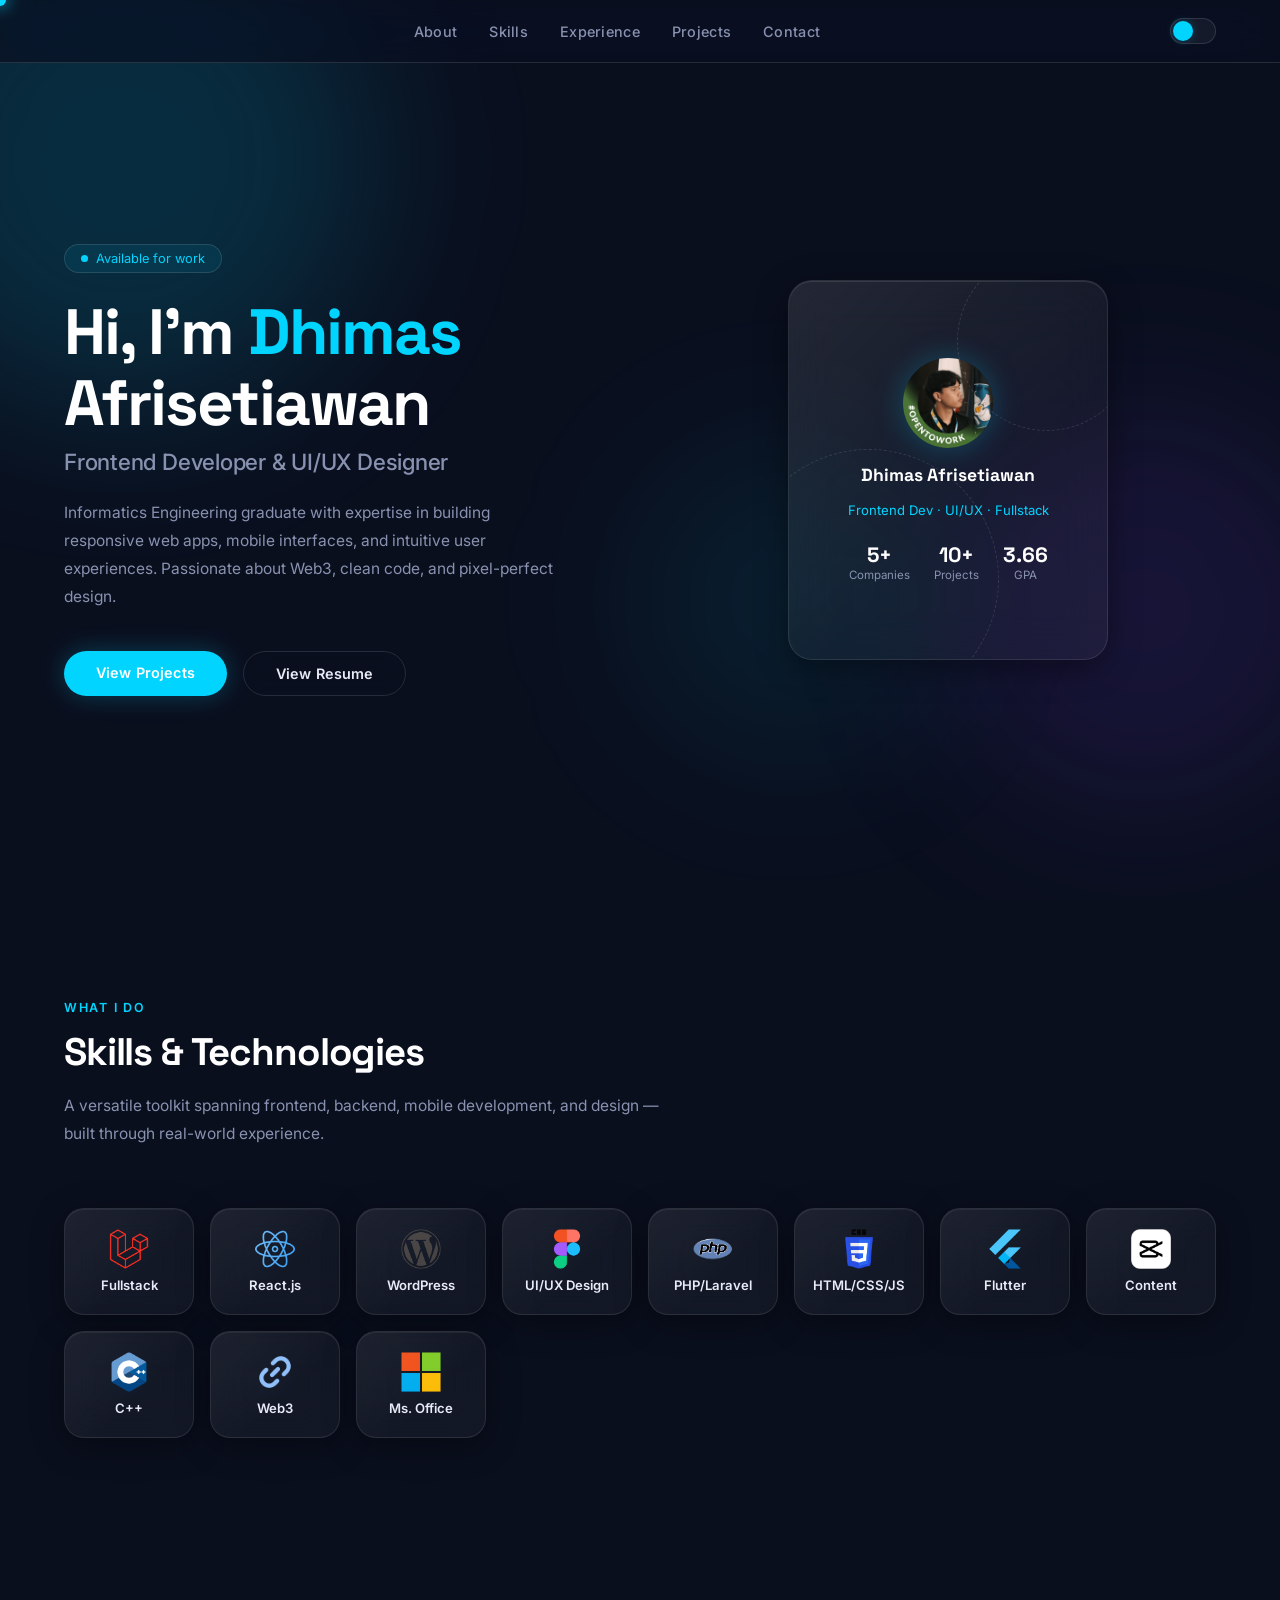
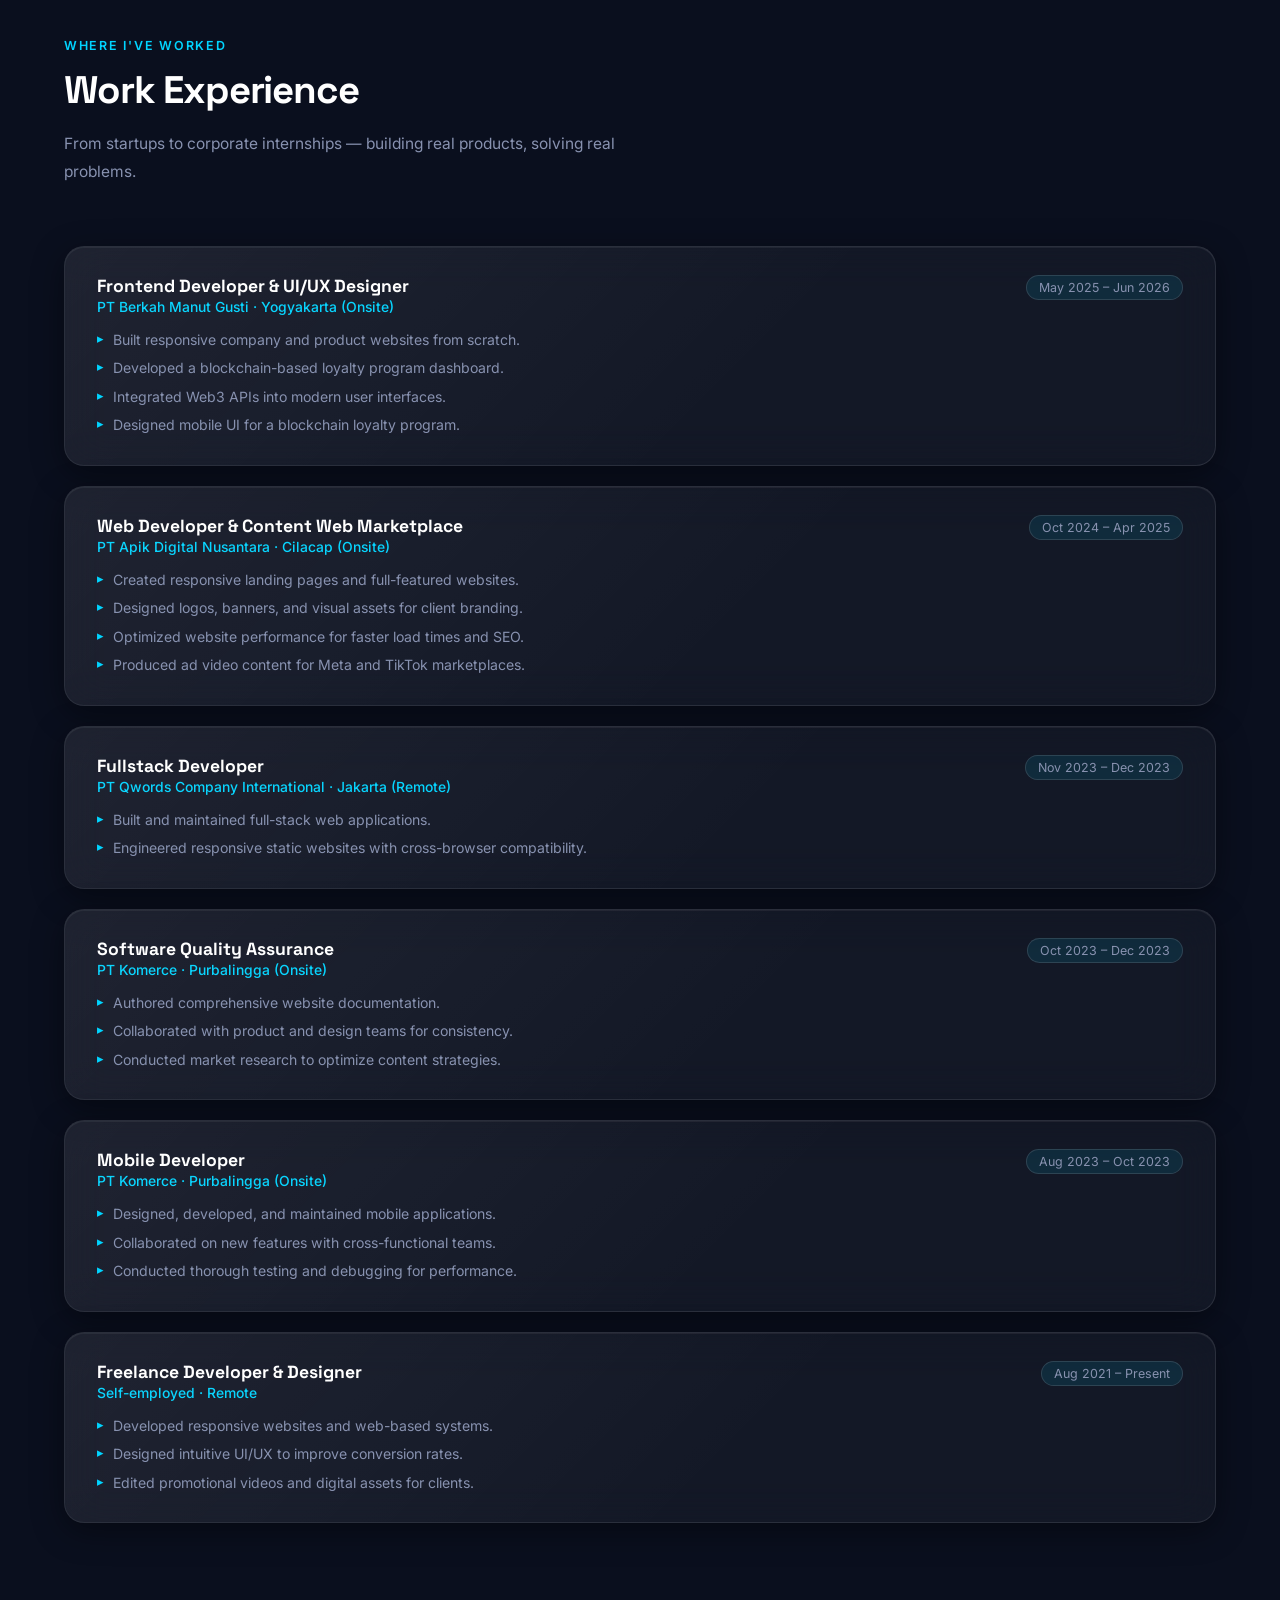
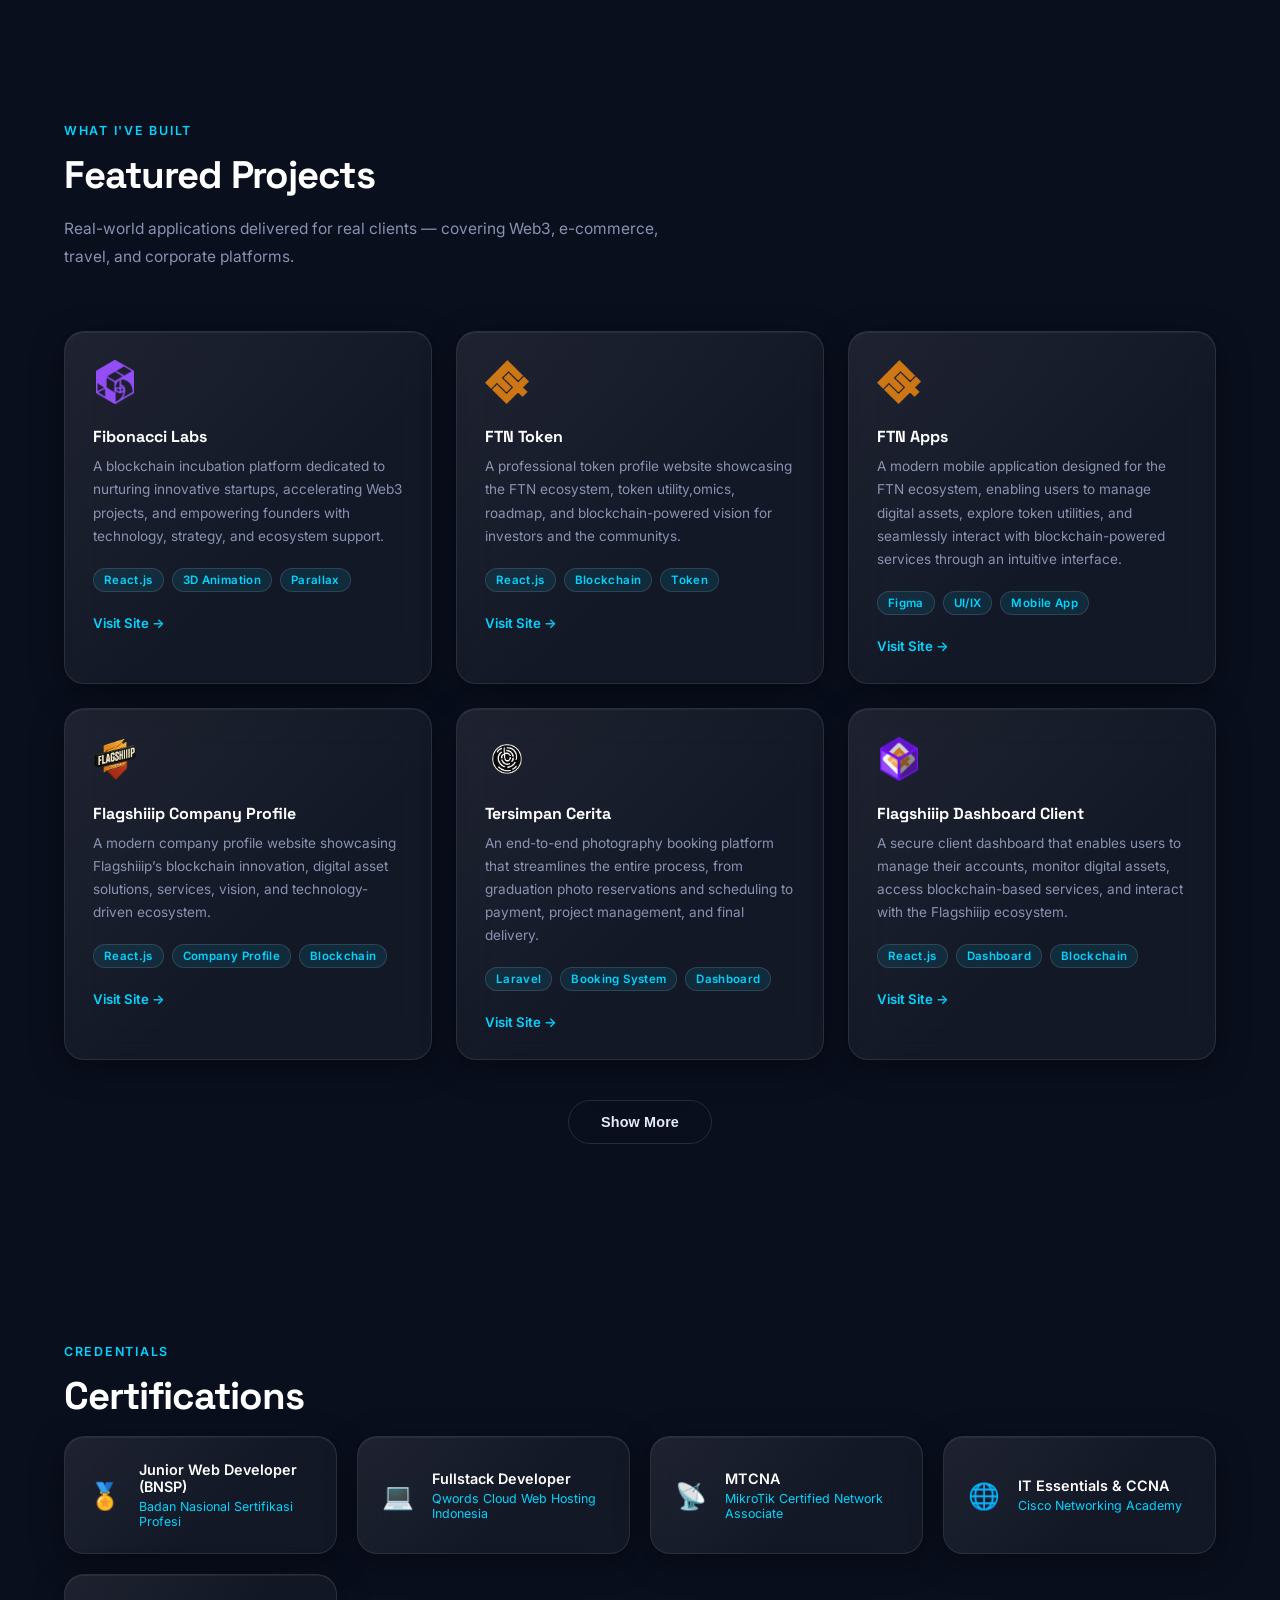
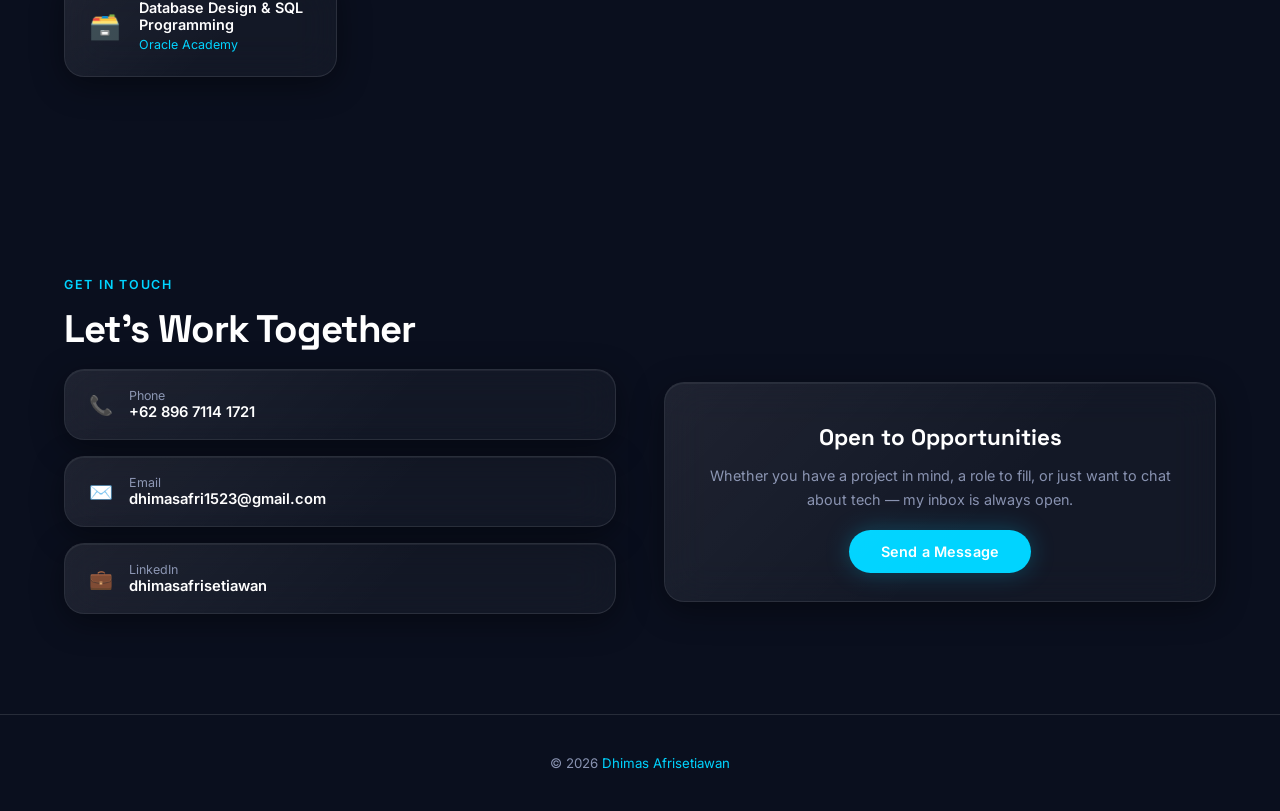
==== index.html @ 4ae34321 "Initial commit" ====
<!DOCTYPE html>
<html lang="en" data-theme="dark">
<head>
  <meta charset="UTF-8" />
  <meta name="viewport" content="width=device-width, initial-scale=1.0"/>
  <title>Dhimas Afrisetiawan — Portfolio</title>
  <link rel="shortcut icon" href="assets/favicon.ico" type="image/x-icon">
  <link href="https://fonts.googleapis.com/css2?family=Space+Grotesk:wght@300;400;500;600;700&family=Inter:wght@300;400;500;600&display=swap" rel="stylesheet"/>
  <link rel="stylesheet" href="style.css">
</head>
<body>

<!-- Cursor -->
<div id="cursor"></div>
<div id="cursor-ring"></div>

<!-- BG Orbs -->
<div class="orb-container">
  <div class="orb orb1 parallax-layer" data-speed="0.03"></div>
  <div class="orb orb2 parallax-layer" data-speed="0.05"></div>
  <div class="orb orb3 parallax-layer" data-speed="0.02"></div>
</div>

<!-- NAV -->
<nav>
  <div class="nav-logo"></div>
  <ul class="nav-links" id="navLinks">
    <li><a href="#about">About</a></li>
    <li><a href="#skills">Skills</a></li>
    <li><a href="#experience">Experience</a></li>
    <li><a href="#projects">Projects</a></li>
    <li><a href="#contact">Contact</a></li>
  </ul>
  <div class="nav-right">
    <button class="theme-toggle" id="themeToggle" aria-label="Toggle theme">
      <div class="toggle-knob"></div>
    </button>
    <div class="hamburger" id="hamburger">
      <span></span><span></span><span></span>
    </div>
  </div>
</nav>

<!-- HERO -->
<section class="hero" id="about">
  <div class="hero-inner">
    <div class="hero-content reveal">
      <div class="hero-badge">Available for work</div>
      <h1 class="hero-title">Hi, I'm <span class="accent">Dhimas</span><br/>Afrisetiawan</h1>
      <p class="hero-subtitle">Frontend Developer & UI/UX Designer</p>
      <p class="hero-desc">
        Informatics Engineering graduate with expertise in building responsive web apps, mobile interfaces, and intuitive user experiences. Passionate about Web3, clean code, and pixel-perfect design.
      </p>
      <div class="hero-ctas">
        <a href="#projects" class="btn-primary">View Projects</a>
        <a href="https://drive.google.com/file/d/1WLjlyY7d3EPqv3oMeVEJrjJtIIXbGD7c/view?usp=sharing" class="btn-outline">View Resume</a>
      </div>
    </div>
    <div class="hero-visual reveal" style="transition-delay:0.2s;">
      <div class="hero-card">
        <div class="ring-decor"></div>
        <div class="ring-decor2"></div>
        <img src="assets/photo.jpeg" alt="Dhimas Afrisetiawan" class="avatar-circle" style="object-fit:cover;"/>
        <div class="hero-card-name">Dhimas Afrisetiawan</div>
        <div class="hero-card-role">Frontend Dev · UI/UX · Fullstack</div>
        <div class="hero-stats">
          <div class="stat"><div class="stat-num">5+</div><div class="stat-label">Companies</div></div>
          <div class="stat"><div class="stat-num">10+</div><div class="stat-label">Projects</div></div>
          <div class="stat"><div class="stat-num">3.66</div><div class="stat-label">GPA</div></div>
        </div>
      </div>
    </div>
  </div>
</section>

<!-- SKILLS -->
<section id="skills">
  <div class="section-inner">
    <p class="section-label reveal">What I do</p>
    <h2 class="section-title reveal">Skills & Technologies</h2>
    <p class="section-desc reveal">A versatile toolkit spanning frontend, backend, mobile development, and design — built through real-world experience.</p>
    <div class="skills-grid">
      <div class="glass skill-item reveal">
        <img src="assets/skills/laravel.png" alt="Laravel" class="skill-icon img-center"/>
        <span class="skill-name">Fullstack</span>
      </div>
      <div class="glass skill-item reveal" style="transition-delay:0.05s;">
        <img src="assets/skills/react.png" alt="React.js" class="skill-icon img-center"/>
        <span class="skill-name">React.js</span>
      </div>
      <div class="glass skill-item reveal" style="transition-delay:0.1s;">
        <img src="assets/skills/wp.png" alt="WordPress" class="skill-icon img-center"/>
        <span class="skill-name">WordPress</span>
      </div>
      <div class="glass skill-item reveal" style="transition-delay:0.15s;">
        <img src="assets/skills/figma.png" alt="Figma" class="skill-icon img-center"/>
        <span class="skill-name">UI/UX Design</span>
      </div>
      <div class="glass skill-item reveal" style="transition-delay:0.2s;">
        <img src="assets/skills/php.png" alt="PHP" class="skill-icon img-center"/>
        <span class="skill-name">PHP/Laravel</span>
      </div>
      <div class="glass skill-item reveal" style="transition-delay:0.25s;">
        <img src="assets/skills/css.png" alt="CSS" class="skill-icon img-center"/>
        <span class="skill-name">HTML/CSS/JS</span>
      </div>
      <div class="glass skill-item reveal" style="transition-delay:0.3s;">
        <img src="assets/skills/flutter.png" alt="Flutter" class="skill-icon img-center"/>
        <span class="skill-name">Flutter</span>
      </div>
      <div class="glass skill-item reveal" style="transition-delay:0.35s;">
        <img src="assets/skills/capcut.png" alt="Capcut" class="skill-icon img-center"/>
        <span class="skill-name">Content</span>
      </div>
      <div class="glass skill-item reveal" style="transition-delay:0.4s;">
        <img src="assets/skills/cplus.png" alt="C++" class="skill-icon img-center"/>
        <span class="skill-name">C++</span>
      </div>
      <div class="glass skill-item reveal" style="transition-delay:0.45s;">
        <img src="assets/skills/chain.png" alt="Blockchain" class="skill-icon img-center"/>
        <span class="skill-name">Web3</span>
      </div>
      <div class="glass skill-item reveal" style="transition-delay:0.5s;">
        <img src="assets/skills/ms.png" alt="Ms. Office" class="skill-icon img-center"/>
        <span class="skill-name">Ms. Office</span>
      </div>
    </div>
  </div>
</section>

<!-- EXPERIENCE -->
<section id="experience">
  <div class="section-inner">
    <p class="section-label reveal">Where I've worked</p>
    <h2 class="section-title reveal">Work Experience</h2>
    <p class="section-desc reveal">From startups to corporate internships — building real products, solving real problems.</p>
    <div class="exp-grid">
      <div class="glass exp-card reveal">
        <div class="exp-header">
          <div>
            <div class="exp-title">Frontend Developer & UI/UX Designer</div>
            <div class="exp-company">PT Berkah Manut Gusti · Yogyakarta (Onsite)</div>
          </div>
          <span class="exp-period">May 2025 – Jun 2026</span>
        </div>
        <ul class="exp-list">
          <li>Built responsive company and product websites from scratch.</li>
          <li>Developed a blockchain-based loyalty program dashboard.</li>
          <li>Integrated Web3 APIs into modern user interfaces.</li>
          <li>Designed mobile UI for a blockchain loyalty program.</li>
        </ul>
      </div>
      <div class="glass exp-card reveal">
        <div class="exp-header">
          <div>
            <div class="exp-title">Web Developer & Content Web Marketplace</div>
            <div class="exp-company">PT Apik Digital Nusantara · Cilacap (Onsite)</div>
          </div>
          <span class="exp-period">Oct 2024 – Apr 2025</span>
        </div>
        <ul class="exp-list">
          <li>Created responsive landing pages and full-featured websites.</li>
          <li>Designed logos, banners, and visual assets for client branding.</li>
          <li>Optimized website performance for faster load times and SEO.</li>
          <li>Produced ad video content for Meta and TikTok marketplaces.</li>
        </ul>
      </div>
      <div class="glass exp-card reveal">
        <div class="exp-header">
          <div>
            <div class="exp-title">Fullstack Developer</div>
            <div class="exp-company">PT Qwords Company International · Jakarta (Remote)</div>
          </div>
          <span class="exp-period">Nov 2023 – Dec 2023</span>
        </div>
        <ul class="exp-list">
          <li>Built and maintained full-stack web applications.</li>
          <li>Engineered responsive static websites with cross-browser compatibility.</li>
        </ul>
      </div>
      <div class="glass exp-card reveal">
        <div class="exp-header">
          <div>
            <div class="exp-title">Software Quality Assurance</div>
            <div class="exp-company">PT Komerce · Purbalingga (Onsite)</div>
          </div>
          <span class="exp-period">Oct 2023 – Dec 2023</span>
        </div>
        <ul class="exp-list">
          <li>Authored comprehensive website documentation.</li>
          <li>Collaborated with product and design teams for consistency.</li>
          <li>Conducted market research to optimize content strategies.</li>
        </ul>
      </div>
      <div class="glass exp-card reveal">
        <div class="exp-header">
          <div>
            <div class="exp-title">Mobile Developer</div>
            <div class="exp-company">PT Komerce · Purbalingga (Onsite)</div>
          </div>
          <span class="exp-period">Aug 2023 – Oct 2023</span>
        </div>
        <ul class="exp-list">
          <li>Designed, developed, and maintained mobile applications.</li>
          <li>Collaborated on new features with cross-functional teams.</li>
          <li>Conducted thorough testing and debugging for performance.</li>
        </ul>
      </div>
      <div class="glass exp-card reveal">
        <div class="exp-header">
          <div>
            <div class="exp-title">Freelance Developer & Designer</div>
            <div class="exp-company">Self-employed · Remote</div>
          </div>
          <span class="exp-period">Aug 2021 – Present</span>
        </div>
        <ul class="exp-list">
          <li>Developed responsive websites and web-based systems.</li>
          <li>Designed intuitive UI/UX to improve conversion rates.</li>
          <li>Edited promotional videos and digital assets for clients.</li>
        </ul>
      </div>
    </div>
  </div>
</section>

<!-- PROJECTS -->
<section id="projects">
  <div class="section-inner">
    <p class="section-label reveal">What I've built</p>
    <h2 class="section-title reveal">Featured Projects</h2>
    <p class="section-desc reveal">Real-world applications delivered for real clients — covering Web3, e-commerce, travel, and corporate platforms.</p>
    <div class="projects-grid">

      <div class="glass proj-card reveal">
        <img src="assets/projects/fbl.png" alt="Fibonacci Labs" class="projects-img"/>
        <div class="proj-title">Fibonacci Labs</div>
        <div class="proj-desc">A blockchain incubation platform dedicated to nurturing innovative startups, accelerating Web3 projects, and empowering founders with technology, strategy, and ecosystem support.
        </div>
        <div class="proj-tags">
          <span class="tag">React.js</span>
          <span class="tag">3D Animation</span>
          <span class="tag">Parallax</span>
        </div>
        <a href="https://fibonaccilabs.id/" target="_blank" class="proj-link">Visit Site →</a>
      </div>

      <div class="glass proj-card reveal">
        <img src="assets/projects/ftn.png" alt="FTN Token" class="projects-img"/>
        <div class="proj-title">FTN Token</div>
        <div class="proj-desc">A professional token profile website showcasing the FTN ecosystem, token utility,omics, roadmap, and blockchain-powered vision for investors and the communitys.</div>
        <div class="proj-tags"><span class="tag">React.js</span><span class="tag">Blockchain</span><span class="tag">Token</span></div>
        <a href="https://flagshiiip.io/" target="_blank" class="proj-link">Visit Site →</a>
      </div>

      <div class="glass proj-card reveal">
        <img src="assets/projects/ftn.png" alt="FTN Apps" class="projects-img"/>
        <div class="proj-title">FTN Apps</div>
        <div class="proj-desc">A modern mobile application designed for the FTN ecosystem, enabling users to manage digital assets, explore token utilities, and seamlessly interact with blockchain-powered services through an intuitive interface.</div>
        <div class="proj-tags"><span class="tag">Figma</span><span class="tag">UI/IX</span><span class="tag">Mobile App</span></div>
        <a href="https://play.google.com/store/apps/details?id=com.flagshiiip&pcampaignid=web_share" target="_blank" class="proj-link">Visit Site →</a>
      </div>

      <div class="glass proj-card reveal">
        <img src="assets/projects/flagshiiip.png" alt="Flagshiiip Company Profile" class="projects-img"/>
        <div class="proj-title">Flagshiiip Company Profile</div>
        <div class="proj-desc">
          A modern company profile website showcasing Flagshiiip’s blockchain innovation, digital asset solutions, services, vision, and technology-driven ecosystem.
        </div>
        <div class="proj-tags">
          <span class="tag">React.js</span>
          <span class="tag">Company Profile</span>
          <span class="tag">Blockchain</span>
        </div>
        <a href="https://flagshiiip.com/" target="_blank" class="proj-link">Visit Site →</a>
      </div>

      <div class="glass proj-card reveal">
        <img src="assets/projects/tc.png" alt="Tersimpan Cerita" class="projects-img"/>
        <div class="proj-title">Tersimpan Cerita</div>
        <div class="proj-desc">An end-to-end photography booking platform that streamlines the entire process, from graduation photo reservations and scheduling to payment, project management, and final delivery.
        </div>
        <div class="proj-tags">
          <span class="tag">Laravel</span>
          <span class="tag">Booking System</span>
          <span class="tag">Dashboard</span>
        </div>
        <a href="https://tersimpancerita.id/" target="_blank" class="proj-link">Visit Site →</a>
      </div>

      <div class="glass proj-card reveal">
        <img src="assets/projects/eco.png" alt="Flagshiiip Dashboard Client" class="projects-img"/>
        <div class="proj-title">Flagshiiip Dashboard Client</div>
        <div class="proj-desc">
          A secure client dashboard that enables users to manage their accounts, monitor digital assets, access blockchain-based services, and interact with the Flagshiiip ecosystem.
        </div>
        <div class="proj-tags">
          <span class="tag">React.js</span>
          <span class="tag">Dashboard</span>
          <span class="tag">Blockchain</span>
        </div>
        <a href="https://dashboard.flagshiiip.com/" target="_blank" class="proj-link">Visit Site →</a>
      </div>

      <div class="glass proj-card reveal hidden">
        <img src="assets/projects/rier.png" alt="Rier Parfume" class="projects-img"/>
        <div class="proj-title">Rier Parfume Commerce</div>
        <div class="proj-desc">A modern e-commerce platform for selling premium perfumes, featuring product catalogs, secure online ordering, customer account management, and an intuitive shopping experience.
        </div>
        <div class="proj-tags"><span class="tag">WordPress</span><span class="tag">E-Commerce</span><span class="tag">SEO</span></div>
        <a href="https://rierparfume.com/" target="_blank" class="proj-link">Visit Site →</a>
      </div>

      <div class="glass proj-card reveal hidden">
        <img src="assets/projects/ynp.png" alt="YnpLegal" class="projects-img"/>
        <div class="proj-title">ynplegal</div>
        <div class="proj-desc">A professional law firm website designed to showcase legal services, attorney expertise, practice areas, and provide clients with easy access to consultations and company information.
        </div>
        <div class="proj-tags"><span class="tag">React.js</span><span class="tag">Website</span><span class="tag">Company Profile</span></div>
        <a href="https://ynplegal.com/" target="_blank" class="proj-link">Visit Site →</a>
      </div>

      <div class="glass proj-card reveal hidden">
        <img src="assets/projects/almakwa.png" alt="Al Makwa Umroh" class="projects-img"/>
        <div class="proj-title">Al Makwa Umroh</div>
        <div class="proj-desc">A professional travel website for Umrah services, providing comprehensive information on pilgrimage packages, travel schedules, facilities, and registration to help pilgrims plan their spiritual journey with confidence.
        </div>
        <div class="proj-tags"><span class="tag">WordPress</span><span class="tag">SEO</span><span class="tag">Travel</span></div>
        <a href="https://almakwaumroh.com/" target="_blank" class="proj-link">Visit Site →</a>
      </div>

      <div class="glass proj-card reveal hidden">
        <img src="assets/projects/squbic.png" alt="Squbic Interior" class="projects-img"/>
        <div class="proj-title">Squbic Interior</div>
        <div class="proj-desc">A modern interior design company website showcasing residential and commercial projects, design services, portfolio highlights, and tailored solutions to create functional and aesthetically pleasing spaces.
        </div>
        <div class="proj-tags"><span class="tag">WordPress</span><span class="tag">SEO</span><span class="tag">Interior</span></div>
        <a href="https://squbicinterior.com/" target="_blank" class="proj-link">Visit Site →</a>
      </div>

      <div class="glass proj-card reveal hidden">
        <img src="assets/projects/injog.png" alt="Interior Furniture Jogja" class="projects-img"/>
        <div class="proj-title">Interior Furniture Jogja</div>
        <div class="proj-desc">A professional website showcasing custom interior design and furniture solutions, featuring bespoke craftsmanship, project portfolios, and services for residential and commercial spaces.
        </div>
        <div class="proj-tags"><span class="tag">WordPress</span><span class="tag">SEO</span><span class="tag">Furniture</span></div>
        <a href="https://interiorfurniturejogja.com/" target="_blank" class="proj-link">Visit Site →</a>
      </div>

      <div class="glass proj-card reveal hidden">
        <img src="assets/projects/hani.png" alt="Hanisantana" class="projects-img"/>
        <div class="proj-title">Hanisantana</div>
        <div class="proj-desc">A creative portfolio website showcasing artistic works, personal projects, and visual storytelling, designed to highlight the creator’s unique style and professional achievements.
        </div>
        <div class="proj-tags"><span class="tag">Portofolio</span><span class="tag">Art</span></div>
        <a href="https://hanisantana.com/" target="_blank" class="proj-link">Visit Site →</a>
      </div>

      <div class="glass proj-card reveal hidden">
        <img src="assets/projects/bgr.png" alt="Top Black Garlic" class="projects-img"/>
        <div class="proj-title">Top Black Garlic</div>
        <div class="proj-desc">A product-focused website promoting premium black garlic, highlighting its health benefits, production process, nutritional value, and available products through an engaging and informative experience.
        </div>
        <div class="proj-tags"><span class="tag">WordPress</span><span class="tag">SEO</span><span class="tag">Food</span></div>
        <a href="https://topblackgarlic.com/" target="_blank" class="proj-link">Visit Site →</a>
      </div>

    </div>
    <div style="text-align:center;margin-top:40px;">
      <button class="btn-outline" id="showMoreBtn" onclick="toggleProjects()">Show More</button>
    </div>
  </div>
</section>

<!-- CERTIFICATIONS -->
<section>
  <div class="section-inner">
    <p class="section-label reveal">Credentials</p>
    <h2 class="section-title reveal">Certifications</h2>
    <div class="certs-grid">
      <div class="glass cert-card reveal"><div class="cert-icon">🏅</div><div><div class="cert-name">Junior Web Developer (BNSP)</div><div class="cert-issuer">Badan Nasional Sertifikasi Profesi</div></div></div>
      <div class="glass cert-card reveal"><div class="cert-icon">💻</div><div><div class="cert-name">Fullstack Developer</div><div class="cert-issuer">Qwords Cloud Web Hosting Indonesia</div></div></div>
      <div class="glass cert-card reveal"><div class="cert-icon">📡</div><div><div class="cert-name">MTCNA</div><div class="cert-issuer">MikroTik Certified Network Associate</div></div></div>
      <div class="glass cert-card reveal"><div class="cert-icon">🌐</div><div><div class="cert-name">IT Essentials & CCNA</div><div class="cert-issuer">Cisco Networking Academy</div></div></div>
      <div class="glass cert-card reveal"><div class="cert-icon">🗃️</div><div><div class="cert-name">Database Design & SQL Programming</div><div class="cert-issuer">Oracle Academy</div></div></div>
    </div>
  </div>
</section>

<!-- CONTACT -->
<section id="contact">
  <div class="section-inner">
    <p class="section-label reveal">Get in touch</p>
    <h2 class="section-title reveal">Let's Work Together</h2>
    <div class="contact-grid">
      <div class="contact-links">
        <a href="https://wa.me/6289671141721" class="glass contact-item reveal" style="text-decoration:none;">
          <div class="contact-icon">📞</div>
          <div><div class="contact-label">Phone</div><div class="contact-value">+62 896 7114 1721</div></div>
        </a>
        <a href="mailto:dhimasafri1523@gmail.com" class="glass contact-item reveal" style="text-decoration:none;">
          <div class="contact-icon">✉️</div>
          <div><div class="contact-label">Email</div><div class="contact-value">dhimasafri1523@gmail.com</div></div>
        </a>
        <a href="https://linkedin.com/in/dhimasafrisetiawan" target="_blank" class="glass contact-item reveal" style="text-decoration:none;">
          <div class="contact-icon">💼</div>
          <div><div class="contact-label">LinkedIn</div><div class="contact-value">dhimasafrisetiawan</div></div>
        </a>
      </div>
      <div class="glass contact-card reveal">
        <h3>Open to Opportunities</h3>
        <p>Whether you have a project in mind, a role to fill, or just want to chat about tech — my inbox is always open.</p>
        <a href="mailto:dhimasafri1523@gmail.com" class="btn-primary">Send a Message</a>
      </div>
    </div>
  </div>
</section>

<!-- FOOTER -->
<footer>
  <p class="footer-text">© 2026 <span>Dhimas Afrisetiawan</span></p>
</footer>

<script src="script.js"></script>
</body>
</html>
---- style.css ----
:root {
    --bg:        #0a0f1e;
    --bg2:       #0d1526;
    --surface:   rgba(255,255,255,0.05);
    --border:    rgba(255,255,255,0.12);
    --text:      #e8eaf6;
    --muted:     #8892b0;
    --accent:    #00d4ff;
    --accent2:   #7c3aed;
    --glow:      rgba(0,212,255,0.25);
    --glow2:     rgba(124,58,237,0.2);
    --card-bg:   rgba(255,255,255,0.04);
    --card-border: rgba(255,255,255,0.10);
    --orb1:      rgba(0,212,255,0.15);
    --orb2:      rgba(124,58,237,0.12);
    --orb3:      rgba(0,212,255,0.08);
    --nav-bg:    rgba(10,15,30,0.7);
    --hero-title:#ffffff;
    --tag-bg:    rgba(0,212,255,0.10);
    --tag-color: #00d4ff;
    --shadow:    0 8px 32px rgba(0,0,0,0.4);
    --badge-bg:  rgba(0,212,255,0.08);
}
[data-theme="light"] {
    --bg:        #f0f4ff;
    --bg2:       #e8edf8;
    --surface:   rgba(255,255,255,0.7);
    --border:    rgba(79,70,229,0.15);
    --text:      #1e293b;
    --muted:     #64748b;
    --accent:    #4f46e5;
    --accent2:   #7c3aed;
    --glow:      rgba(79,70,229,0.2);
    --glow2:     rgba(124,58,237,0.15);
    --card-bg:   rgba(255,255,255,0.65);
    --card-border: rgba(79,70,229,0.15);
    --orb1:      rgba(79,70,229,0.12);
    --orb2:      rgba(124,58,237,0.10);
    --orb3:      rgba(79,70,229,0.06);
    --nav-bg:    rgba(240,244,255,0.75);
    --hero-title:#1e293b;
    --tag-bg:    rgba(79,70,229,0.10);
    --tag-color: #4f46e5;
    --shadow:    0 8px 32px rgba(79,70,229,0.12);
    --badge-bg:  rgba(79,70,229,0.08);
}

/* ===== RESET ===== */
*, *::before, *::after { box-sizing: border-box; margin: 0; padding: 0; }
html { scroll-behavior: smooth; }
body {
    font-family: 'Inter', sans-serif;
    background: var(--bg);
    color: var(--text);
    overflow-x: hidden;
    transition: background 0.4s, color 0.4s;
    cursor: none;
}

/* ===== CUSTOM CURSOR ===== */
#cursor {
    position: fixed; top: 0; left: 0; z-index: 9999;
    pointer-events: none;
    width: 12px; height: 12px;
    background: var(--accent);
    border-radius: 50%;
    transform: translate(-50%,-50%);
    transition: transform 0.1s, background 0.3s, width 0.2s, height 0.2s;
    box-shadow: 0 0 16px var(--accent), 0 0 32px var(--glow);
    mix-blend-mode: screen;
}
#cursor-ring {
    position: fixed; top: 0; left: 0; z-index: 9998;
    pointer-events: none;
    width: 36px; height: 36px;
    border: 1.5px solid var(--accent);
    border-radius: 50%;
    transform: translate(-50%,-50%);
    transition: left 0.15s ease-out, top 0.15s ease-out, width 0.2s, height 0.2s, opacity 0.2s;
    opacity: 0.6;
}
.cursor-trail {
    position: fixed; z-index: 9997; pointer-events: none;
    border-radius: 50%; background: var(--accent);
    mix-blend-mode: screen; transform: translate(-50%,-50%);
}
body.cursor-hover #cursor { width: 20px; height: 20px; }
body.cursor-hover #cursor-ring { width: 56px; height: 56px; opacity: 0.4; }

/* ===== BACKGROUND ORBS ===== */
.orb-container {
    position: fixed; inset: 0; z-index: 0; overflow: hidden; pointer-events: none;
}
.orb {
    position: absolute; border-radius: 50%;
    filter: blur(80px); animation: orbFloat 12s ease-in-out infinite;
}
.orb1 { width: 500px; height: 500px; background: var(--orb1); top: -10%; left: -10%; animation-delay: 0s; }
.orb2 { width: 400px; height: 400px; background: var(--orb2); bottom: 10%; right: -5%; animation-delay: -4s; }
.orb3 { width: 300px; height: 300px; background: var(--orb3); top: 50%; left: 50%; animation-delay: -8s; }
@keyframes orbFloat {
    0%,100% { transform: translateY(0) scale(1); }
    33%      { transform: translateY(-40px) scale(1.08); }
    66%      { transform: translateY(25px) scale(0.94); }
}

/* ===== NAVBAR ===== */
nav {
    position: fixed; top: 0; left: 0; right: 0; z-index: 100;
    display: flex; align-items: center; justify-content: space-between;
    padding: 18px 5%;
    background: var(--nav-bg);
    backdrop-filter: blur(20px) saturate(160%);
    border-bottom: 1px solid var(--border);
    transition: all 0.4s;
}
.nav-logo {
    font-family: 'Space Grotesk', sans-serif;
    font-weight: 700; font-size: 1.3rem;
    color: var(--accent); letter-spacing: -0.02em;
}
.nav-links {
    display: flex; align-items: center; gap: 32px; list-style: none;
}
.nav-links a {
    color: var(--muted); text-decoration: none;
    font-size: 0.9rem; font-weight: 500; letter-spacing: 0.02em;
    transition: color 0.3s;
}
.nav-links a:hover { color: var(--accent); }
.theme-toggle {
    width: 46px; height: 26px; border-radius: 13px;
    background: var(--surface); border: 1px solid var(--border);
    cursor: pointer; position: relative; display: flex; align-items: center;
    padding: 2px; transition: background 0.3s;
}
.toggle-knob {
    width: 20px; height: 20px; border-radius: 50%;
    background: var(--accent); transition: transform 0.3s;
    box-shadow: 0 0 8px var(--glow);
}
[data-theme="light"] .toggle-knob { transform: translateX(20px); }
.nav-right { display: flex; align-items: center; gap: 20px; }
.hamburger { display: none; flex-direction: column; gap: 5px; cursor: pointer; }
.hamburger span { display: block; width: 24px; height: 2px; background: var(--text); border-radius: 2px; transition: all 0.3s; }

/* ===== HERO ===== */
.hero {
    min-height: 100vh; display: flex; align-items: center;
    padding: 120px 5% 80px;
    position: relative; z-index: 1; overflow: hidden;
}
.hero-inner {
    max-width: 1200px; margin: 0 auto; width: 100%;
    display: grid; grid-template-columns: 1fr 1fr; gap: 80px; align-items: center;
}
.hero-badge {
    display: inline-flex; align-items: center; gap: 8px;
    background: var(--badge-bg); border: 1px solid var(--border);
    border-radius: 100px; padding: 6px 16px; font-size: 0.8rem;
    color: var(--accent); margin-bottom: 24px;
    backdrop-filter: blur(10px);
}
.hero-badge::before { content: ''; width: 7px; height: 7px; border-radius: 50%; background: var(--accent); animation: pulse 2s infinite; }
@keyframes pulse { 0%,100% { opacity:1; transform:scale(1); } 50% { opacity:0.5; transform:scale(1.4); } }
.hero-title {
    font-family: 'Space Grotesk', sans-serif;
    font-size: clamp(2.4rem, 5vw, 4rem); font-weight: 700;
    line-height: 1.1; color: var(--hero-title); letter-spacing: -0.03em;
    margin-bottom: 10px;
}
.hero-title .accent { color: var(--accent); }
.hero-subtitle {
    font-size: clamp(1.1rem, 2vw, 1.4rem); font-weight: 500;
    color: var(--muted); margin-bottom: 24px; letter-spacing: -0.01em;
}
.hero-desc {
    font-size: 0.97rem; line-height: 1.8; color: var(--muted);
    max-width: 500px; margin-bottom: 40px;
}
.hero-ctas { display: flex; gap: 16px; flex-wrap: wrap; }
.btn-primary {
    padding: 13px 32px; border-radius: 50px;
    background: var(--accent); color: #fff; font-weight: 600;
    font-size: 0.9rem; text-decoration: none; letter-spacing: 0.01em;
    box-shadow: 0 0 24px var(--glow); transition: all 0.3s;
    border: none; cursor: pointer;
}
.btn-primary:hover { transform: translateY(-3px); box-shadow: 0 0 40px var(--glow); }
.btn-outline {
    padding: 13px 32px; border-radius: 50px;
    background: transparent; color: var(--text); font-weight: 600;
    font-size: 0.9rem; text-decoration: none; letter-spacing: 0.01em;
    border: 1px solid var(--border); backdrop-filter: blur(10px);
    transition: all 0.3s; cursor: pointer;
}
.btn-outline:hover { border-color: var(--accent); color: var(--accent); transform: translateY(-3px); }
.hero-visual {
    display: flex; justify-content: center; align-items: center; position: relative;
}
.hero-card {
    width: 320px; height: 380px;
    background: var(--card-bg);
    border: 1px solid var(--card-border);
    border-radius: 24px;
    backdrop-filter: blur(24px);
    display: flex; flex-direction: column; align-items: center; justify-content: center;
    gap: 16px; padding: 40px;
    box-shadow: var(--shadow), inset 0 1px 0 rgba(255,255,255,0.1);
    position: relative; overflow: hidden;
    animation: cardFloat 6s ease-in-out infinite;
}
@keyframes cardFloat {
    0%,100% { transform: translateY(0) rotate(-1deg); }
    50%      { transform: translateY(-18px) rotate(1deg); }
}
.hero-card::before {
    content: ''; position: absolute; inset: 0;
    background: linear-gradient(135deg, rgba(255,255,255,0.07) 0%, transparent 60%);
    pointer-events: none;
}
.avatar-circle {
    width: 90px; height: 90px; border-radius: 50%;
    background: linear-gradient(135deg, var(--accent), var(--accent2));
    display: flex; align-items: center; justify-content: center;
    font-family: 'Space Grotesk',sans-serif; font-size: 2rem; font-weight: 700;
    color: #fff; box-shadow: 0 0 30px var(--glow);
}
.hero-card-name {
    font-family: 'Space Grotesk',sans-serif; font-size: 1.1rem; font-weight: 700;
    color: var(--hero-title); text-align: center;
}
.hero-card-role { font-size: 0.82rem; color: var(--accent); text-align: center; }
.hero-stats {
    display: flex; gap: 24px; margin-top: 8px;
}
.stat { text-align: center; }
.stat-num { font-family:'Space Grotesk',sans-serif; font-size:1.3rem; font-weight:700; color: var(--hero-title); }
.stat-label { font-size: 0.72rem; color: var(--muted); }
.ring-decor {
    position: absolute; width: 180px; height: 180px; border-radius: 50%;
    border: 1px dashed var(--border); top: -30px; right: -30px;
    animation: spin 20s linear infinite;
}
@keyframes spin { to { transform: rotate(360deg); } }
.ring-decor2 {
    position: absolute; width: 260px; height: 260px; border-radius: 50%;
    border: 1px dashed var(--border); bottom: -50px; left: -50px;
    animation: spin 30s linear infinite reverse;
}

/* ===== SECTION WRAPPER ===== */
section { position: relative; z-index: 1; padding: 100px 5%; }
.section-inner { max-width: 1200px; margin: 0 auto; }
.section-label {
    font-size: 0.78rem; font-weight: 600; letter-spacing: 0.14em; text-transform: uppercase;
    color: var(--accent); margin-bottom: 12px;
}
.section-title {
    font-family: 'Space Grotesk', sans-serif;
    font-size: clamp(1.8rem, 3vw, 2.6rem); font-weight: 700;
    color: var(--hero-title); letter-spacing: -0.03em; margin-bottom: 16px;
}
.section-desc { font-size: 0.97rem; color: var(--muted); line-height: 1.8; max-width: 600px; margin-bottom: 60px; }

/* ===== GLASS CARD ===== */
.glass {
    background: var(--card-bg);
    border: 1px solid var(--card-border);
    border-radius: 20px;
    backdrop-filter: blur(20px);
    box-shadow: var(--shadow), inset 0 1px 0 rgba(255,255,255,0.06);
    transition: border-color 0.3s, transform 0.3s, box-shadow 0.3s;
    position: relative; overflow: hidden;
}
.glass::before {
    content: ''; position: absolute; inset: 0;
    background: linear-gradient(135deg, rgba(255,255,255,0.05) 0%, transparent 60%);
    pointer-events: none;
}
.glass:hover {
    border-color: var(--accent);
    transform: translateY(-5px);
    box-shadow: 0 20px 48px var(--glow), inset 0 1px 0 rgba(255,255,255,0.08);
}

/* ===== SKILLS ===== */
.skills-grid {
    display: grid; grid-template-columns: repeat(auto-fill, minmax(130px, 1fr)); gap: 16px;
}
.skill-item {
    padding: 20px 16px; text-align: center;
}
.skill-icon { font-size: 1.8rem; margin-bottom: 10px; display: block; }
.skill-name { font-size: 0.82rem; font-weight: 600; color: var(--text); }
.img-center {
    width:40px;
    height:40px;
    object-fit:contain;
    display: block;
    margin:0 auto;
    margin-bottom: 5px;
}

/* ===== EXPERIENCE ===== */
.exp-grid { display: flex; flex-direction: column; gap: 20px; }
.exp-card { padding: 28px 32px; }
.exp-header { display: flex; justify-content: space-between; align-items: flex-start; flex-wrap: wrap; gap: 12px; margin-bottom: 14px; }
.exp-title { font-family:'Space Grotesk',sans-serif; font-size: 1.1rem; font-weight: 700; color: var(--hero-title); }
.exp-company { font-size: 0.87rem; color: var(--accent); font-weight: 500; margin-top: 2px; }
.exp-period {
    font-size: 0.78rem; color: var(--muted);
    background: var(--tag-bg); border: 1px solid var(--border);
    padding: 4px 12px; border-radius: 100px; white-space: nowrap;
}
.exp-list { list-style: none; display: flex; flex-direction: column; gap: 6px; }
.exp-list li { font-size: 0.88rem; color: var(--muted); padding-left: 16px; position: relative; line-height: 1.6; }
.exp-list li::before { content: '▸'; position: absolute; left: 0; color: var(--accent); font-size: 0.8rem; }

/* ===== PROJECTS ===== */
.projects-grid {
    display: grid; grid-template-columns: repeat(auto-fill, minmax(300px, 1fr)); gap: 24px;
}
.proj-card { padding: 28px; }
.proj-icon { width: 44px; height: 44px; border-radius: 12px; background: linear-gradient(135deg, var(--accent), var(--accent2)); display: flex; align-items: center; justify-content: center; font-size: 1.1rem; margin-bottom: 18px; box-shadow: 0 4px 16px var(--glow); }
.proj-title { font-family:'Space Grotesk',sans-serif; font-size: 1rem; font-weight: 700; color: var(--hero-title); margin-bottom: 8px; }
.proj-desc { font-size: 0.85rem; color: var(--muted); line-height: 1.7; margin-bottom: 20px; }
.proj-tags { display: flex; flex-wrap: wrap; gap: 8px; margin-bottom: 20px; }
.tag {
    font-size: 0.72rem; font-weight: 600; padding: 4px 10px; border-radius: 100px;
    background: var(--tag-bg); color: var(--tag-color); border: 1px solid var(--border); letter-spacing: 0.03em;
}
.proj-link {
    display: inline-flex; align-items: center; gap: 6px;
    font-size: 0.83rem; font-weight: 600; color: var(--accent); text-decoration: none;
    transition: gap 0.2s;
}
.proj-link:hover { gap: 10px; }
.projects-img {
    width:44px;
    height:44px;
    object-fit:contain;
    border-radius:12px;
    margin-bottom:18px;
}
.proj-card.hidden { display: none; }

/* ===== CERTS ===== */
.certs-grid { display: grid; grid-template-columns: repeat(auto-fill, minmax(260px, 1fr)); gap: 20px; }
.cert-card { padding: 24px; display: flex; align-items: center; gap: 18px; }
.cert-icon { font-size: 1.6rem; flex-shrink: 0; }
.cert-name { font-size: 0.9rem; font-weight: 600; color: var(--hero-title); margin-bottom: 4px; }
.cert-issuer { font-size: 0.78rem; color: var(--accent); }

/* ===== CONTACT ===== */
.contact-grid { display: grid; grid-template-columns: 1fr 1fr; gap: 48px; align-items: center; }
.contact-links { display: flex; flex-direction: column; gap: 16px; }
.contact-item {
    padding: 18px 24px; display: flex; align-items: center; gap: 16px;
    text-decoration: none;
}
.contact-icon { font-size: 1.2rem; }
.contact-label { font-size: 0.78rem; color: var(--muted); }
.contact-value { font-size: 0.92rem; font-weight: 600; color: var(--hero-title); }
.contact-card { padding: 40px; text-align: center; }
.contact-card h3 { font-family:'Space Grotesk',sans-serif; font-size: 1.4rem; font-weight: 700; color: var(--hero-title); margin-bottom: 12px; }
.contact-card p { font-size: 0.9rem; color: var(--muted); line-height: 1.7; margin-bottom: 28px; }

/* ===== FOOTER ===== */
footer {
    text-align: center; padding: 40px 5%;
    border-top: 1px solid var(--border);
    position: relative; z-index: 1;
}
.footer-text { font-size: 0.83rem; color: var(--muted); }
.footer-text span { color: var(--accent); }

/* ===== SCROLL REVEAL ===== */
.reveal { opacity: 0; transform: translateY(30px); transition: opacity 0.7s ease, transform 0.7s ease; }
.reveal.visible { opacity: 1; transform: none; }

/* ===== PARALLAX LAYERS ===== */
.parallax-layer { transition: transform 0.05s linear; will-change: transform; }

/* ===== MOBILE NAV ===== */
@media(max-width: 768px) {
    .hamburger { display: flex; }
    .nav-links {
    position: fixed; top: 0; right: -100%; width: 260px; height: 100vh;
    background: var(--bg2); flex-direction: column; justify-content: center;
    padding: 40px; gap: 40px; transition: right 0.3s; z-index: 200;
    border-left: 1px solid var(--border); backdrop-filter: blur(20px);
    }
    .nav-links.open { right: 0; }
    .nav-links a { font-size: 1.1rem; }
    .hero-inner { grid-template-columns: 1fr; gap: 48px; }
    .hero-visual { order: -1; }
    .hero-card { width: 260px; height: 300px; }
    .contact-grid { grid-template-columns: 1fr; }
    #cursor, #cursor-ring { display: none; }
    body { cursor: auto; }
}
@media(max-width: 520px) {
    .hero-ctas { flex-direction: column; }
    .btn-primary, .btn-outline { text-align: center; }
}
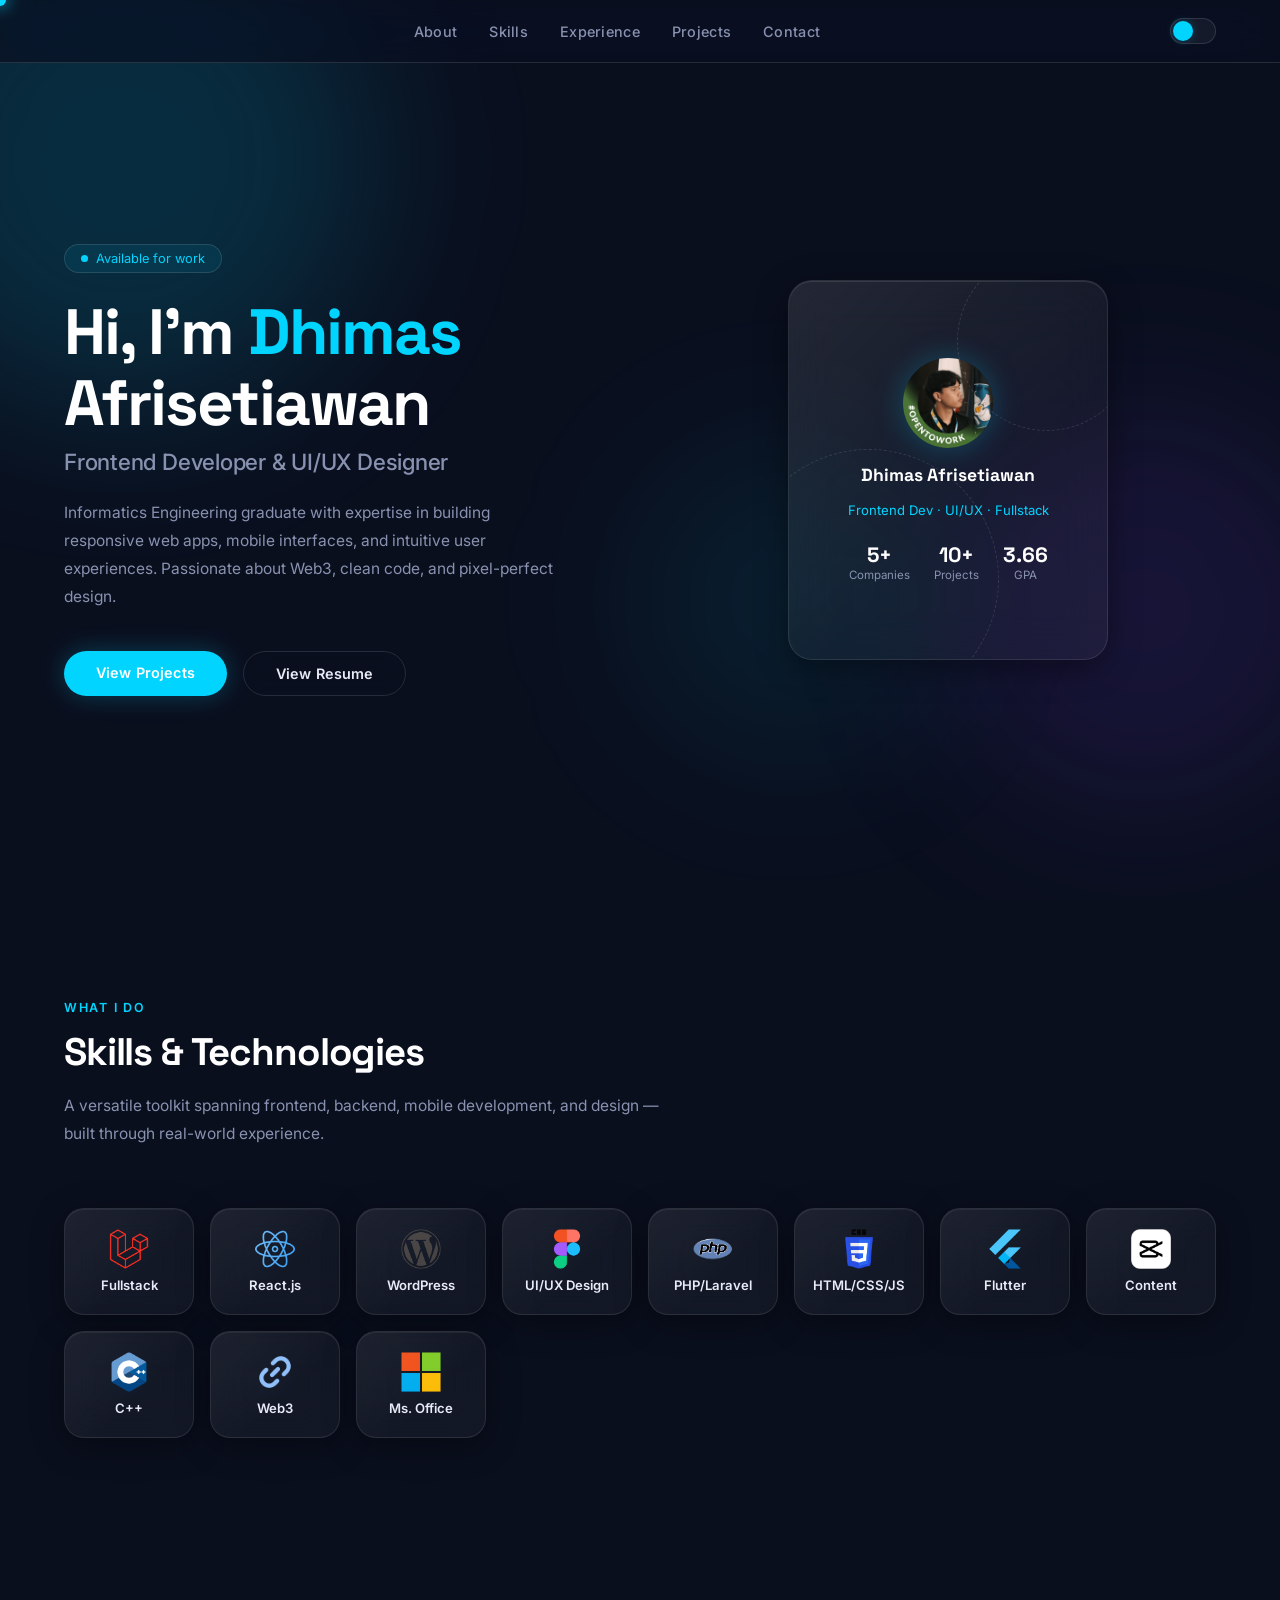
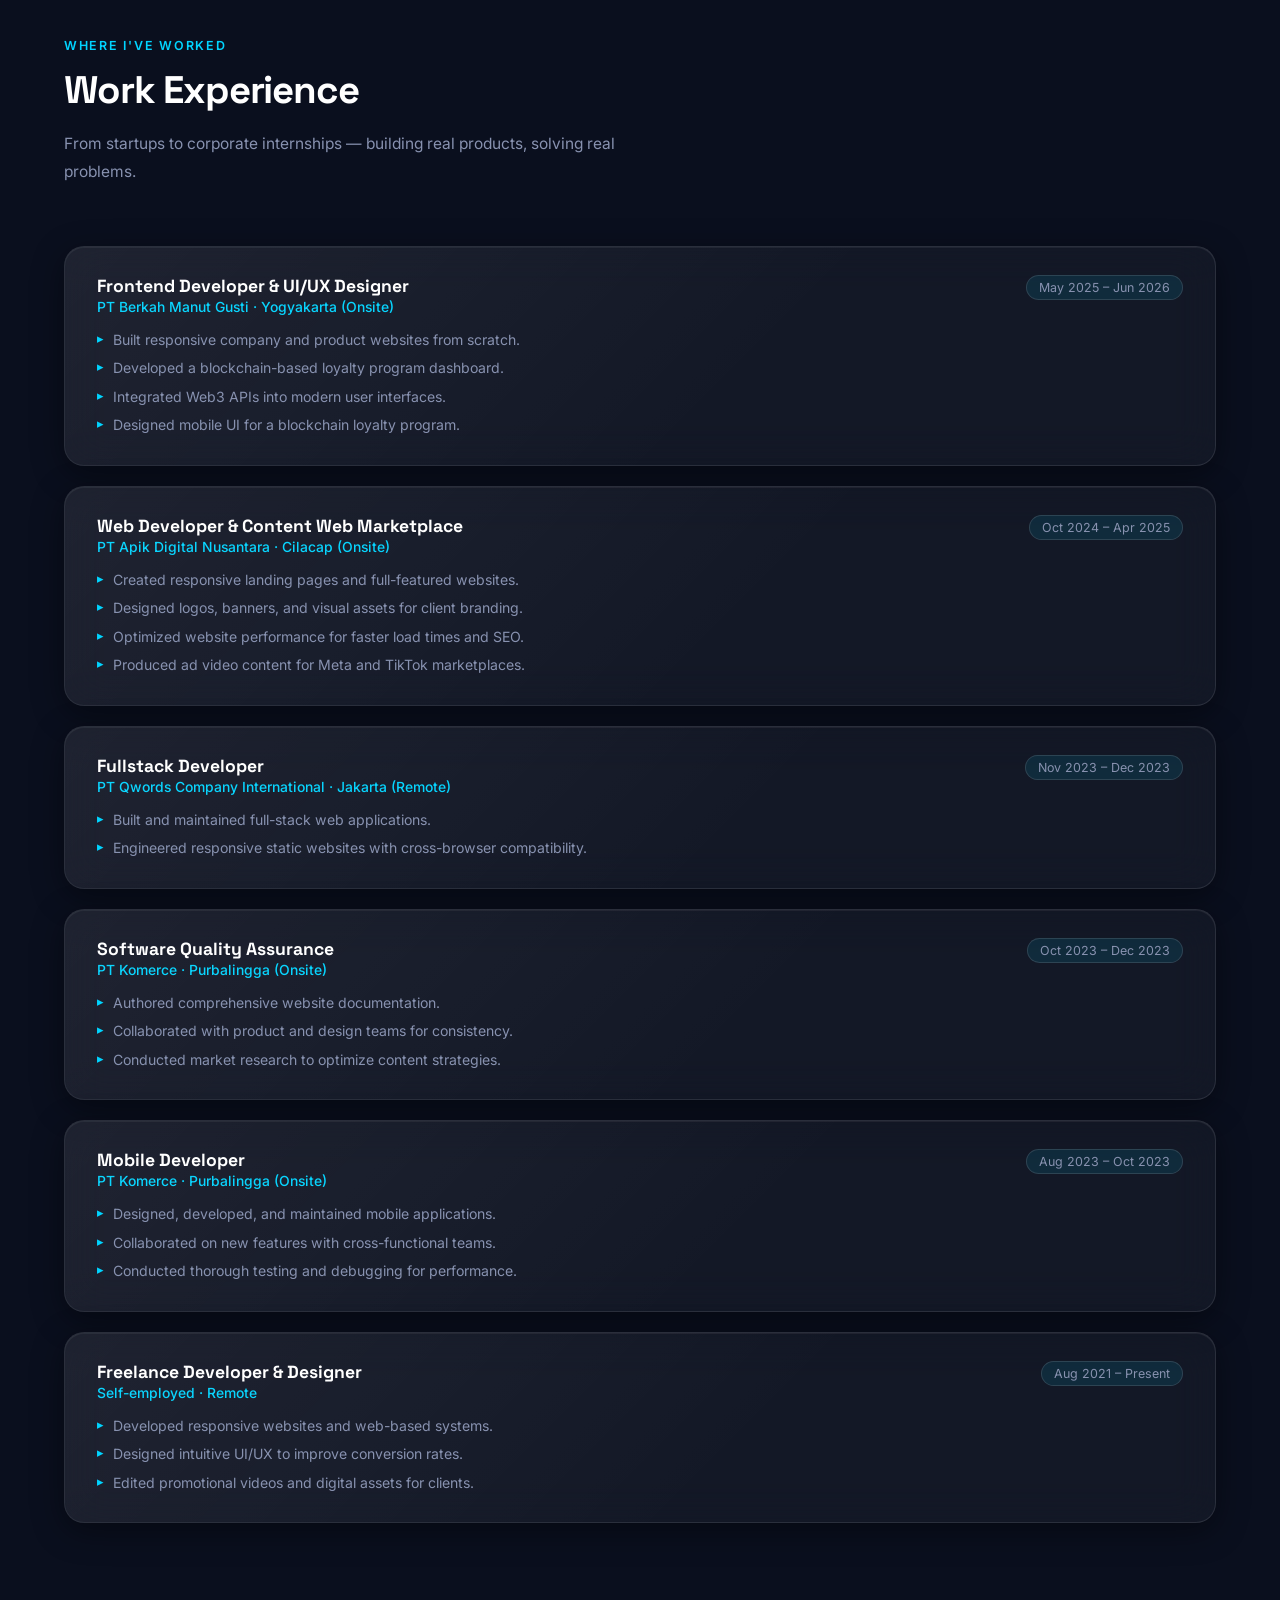
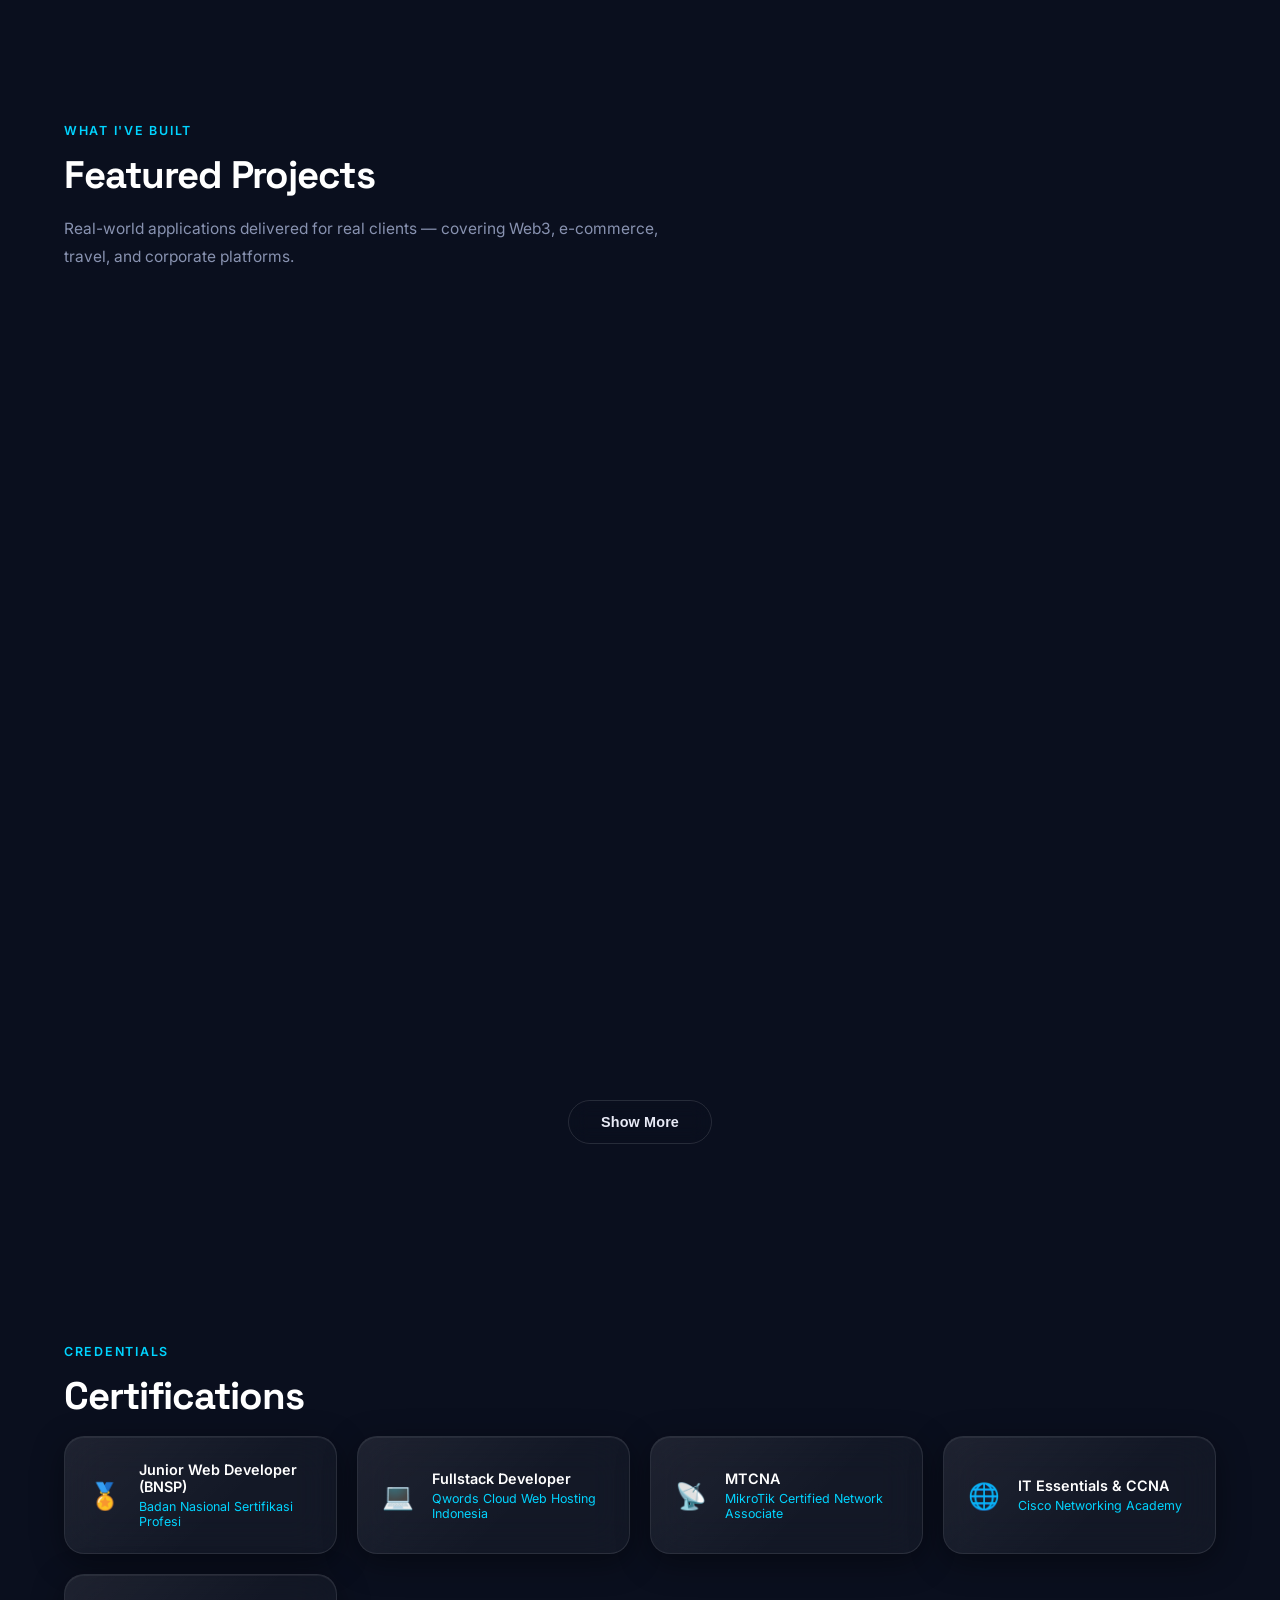
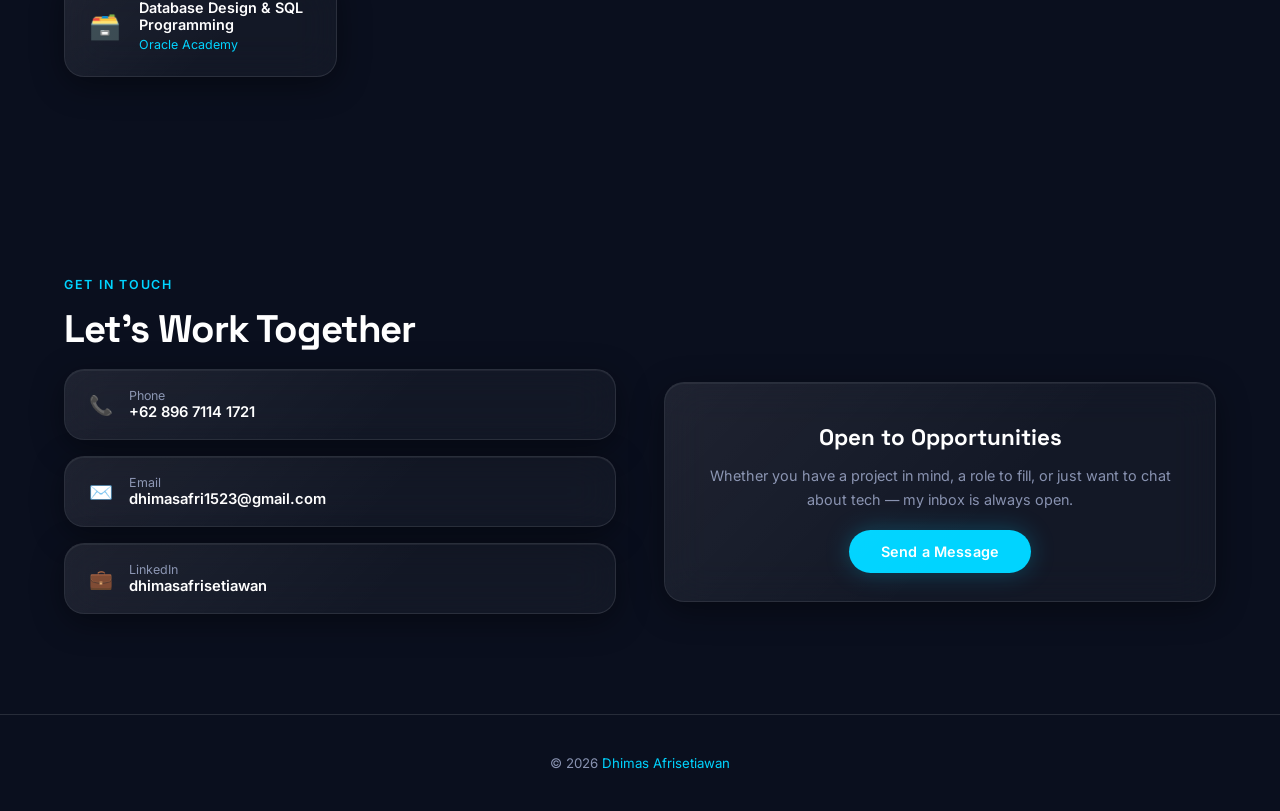
==== commit 18ad99f0: "project" ====
--- a/index.html
+++ b/index.html
@@ -262,6 +262,15 @@
       </div>
 
       <div class="glass proj-card reveal">
+        <img src="assets/projects/bgr.png" alt="Top Black Garlic" class="projects-img"/>
+        <div class="proj-title">Top Black Garlic</div>
+        <div class="proj-desc">A product-focused website promoting premium black garlic, highlighting its health benefits, production process, nutritional value, and available products through an engaging and informative experience.
+        </div>
+        <div class="proj-tags"><span class="tag">Laravel</span><span class="tag">Dashboard</span><span class="tag">Food</span></div>
+        <a href="https://topblackgarlic.com/" target="_blank" class="proj-link">Visit Site →</a>
+      </div>
+
+      <div class="glass proj-card reveal">
         <img src="assets/projects/flagshiiip.png" alt="Flagshiiip Company Profile" class="projects-img"/>
         <div class="proj-title">Flagshiiip Company Profile</div>
         <div class="proj-desc">
@@ -288,7 +297,7 @@
         <a href="https://tersimpancerita.id/" target="_blank" class="proj-link">Visit Site →</a>
       </div>
 
-      <div class="glass proj-card reveal">
+      <div class="glass proj-card reveal hidden">
         <img src="assets/projects/eco.png" alt="Flagshiiip Dashboard Client" class="projects-img"/>
         <div class="proj-title">Flagshiiip Dashboard Client</div>
         <div class="proj-desc">
@@ -354,15 +363,6 @@
         </div>
         <div class="proj-tags"><span class="tag">Portofolio</span><span class="tag">Art</span></div>
         <a href="https://hanisantana.com/" target="_blank" class="proj-link">Visit Site →</a>
-      </div>
-
-      <div class="glass proj-card reveal hidden">
-        <img src="assets/projects/bgr.png" alt="Top Black Garlic" class="projects-img"/>
-        <div class="proj-title">Top Black Garlic</div>
-        <div class="proj-desc">A product-focused website promoting premium black garlic, highlighting its health benefits, production process, nutritional value, and available products through an engaging and informative experience.
-        </div>
-        <div class="proj-tags"><span class="tag">WordPress</span><span class="tag">SEO</span><span class="tag">Food</span></div>
-        <a href="https://topblackgarlic.com/" target="_blank" class="proj-link">Visit Site →</a>
       </div>
 
     </div>
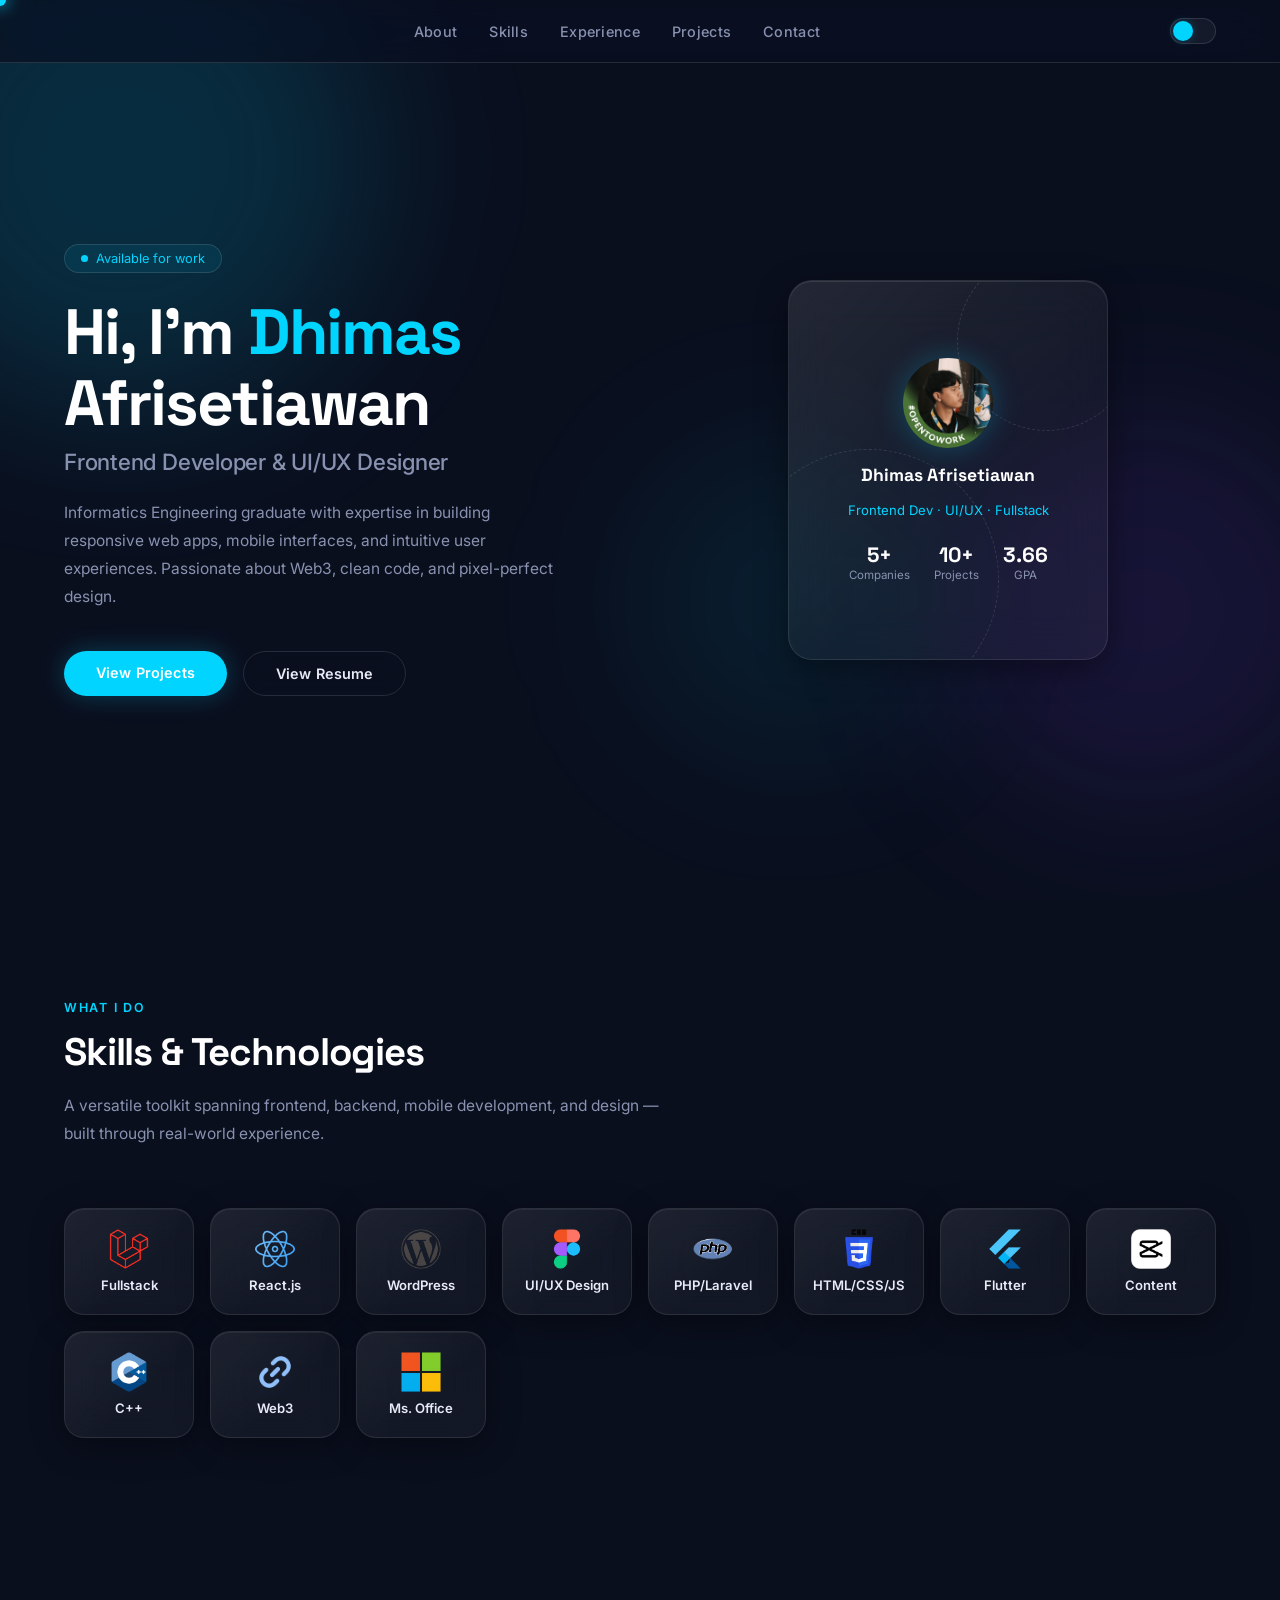
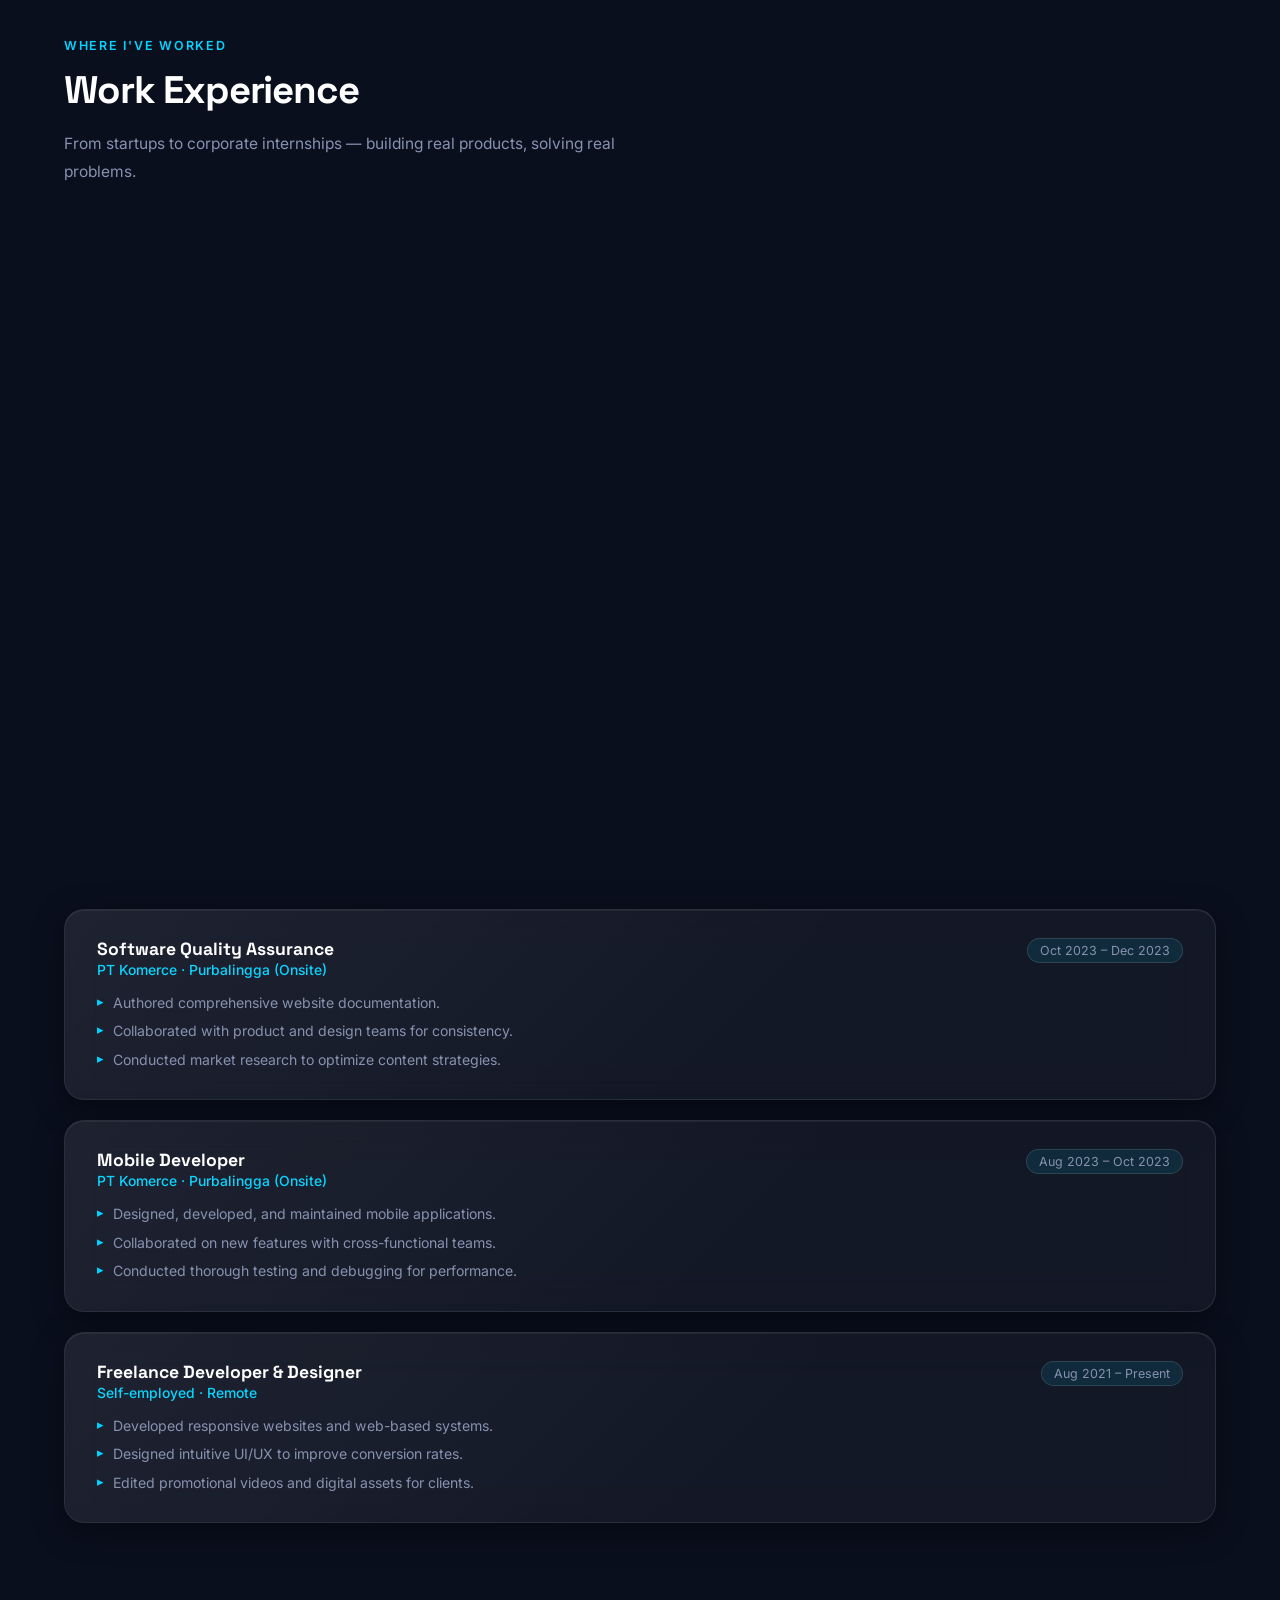
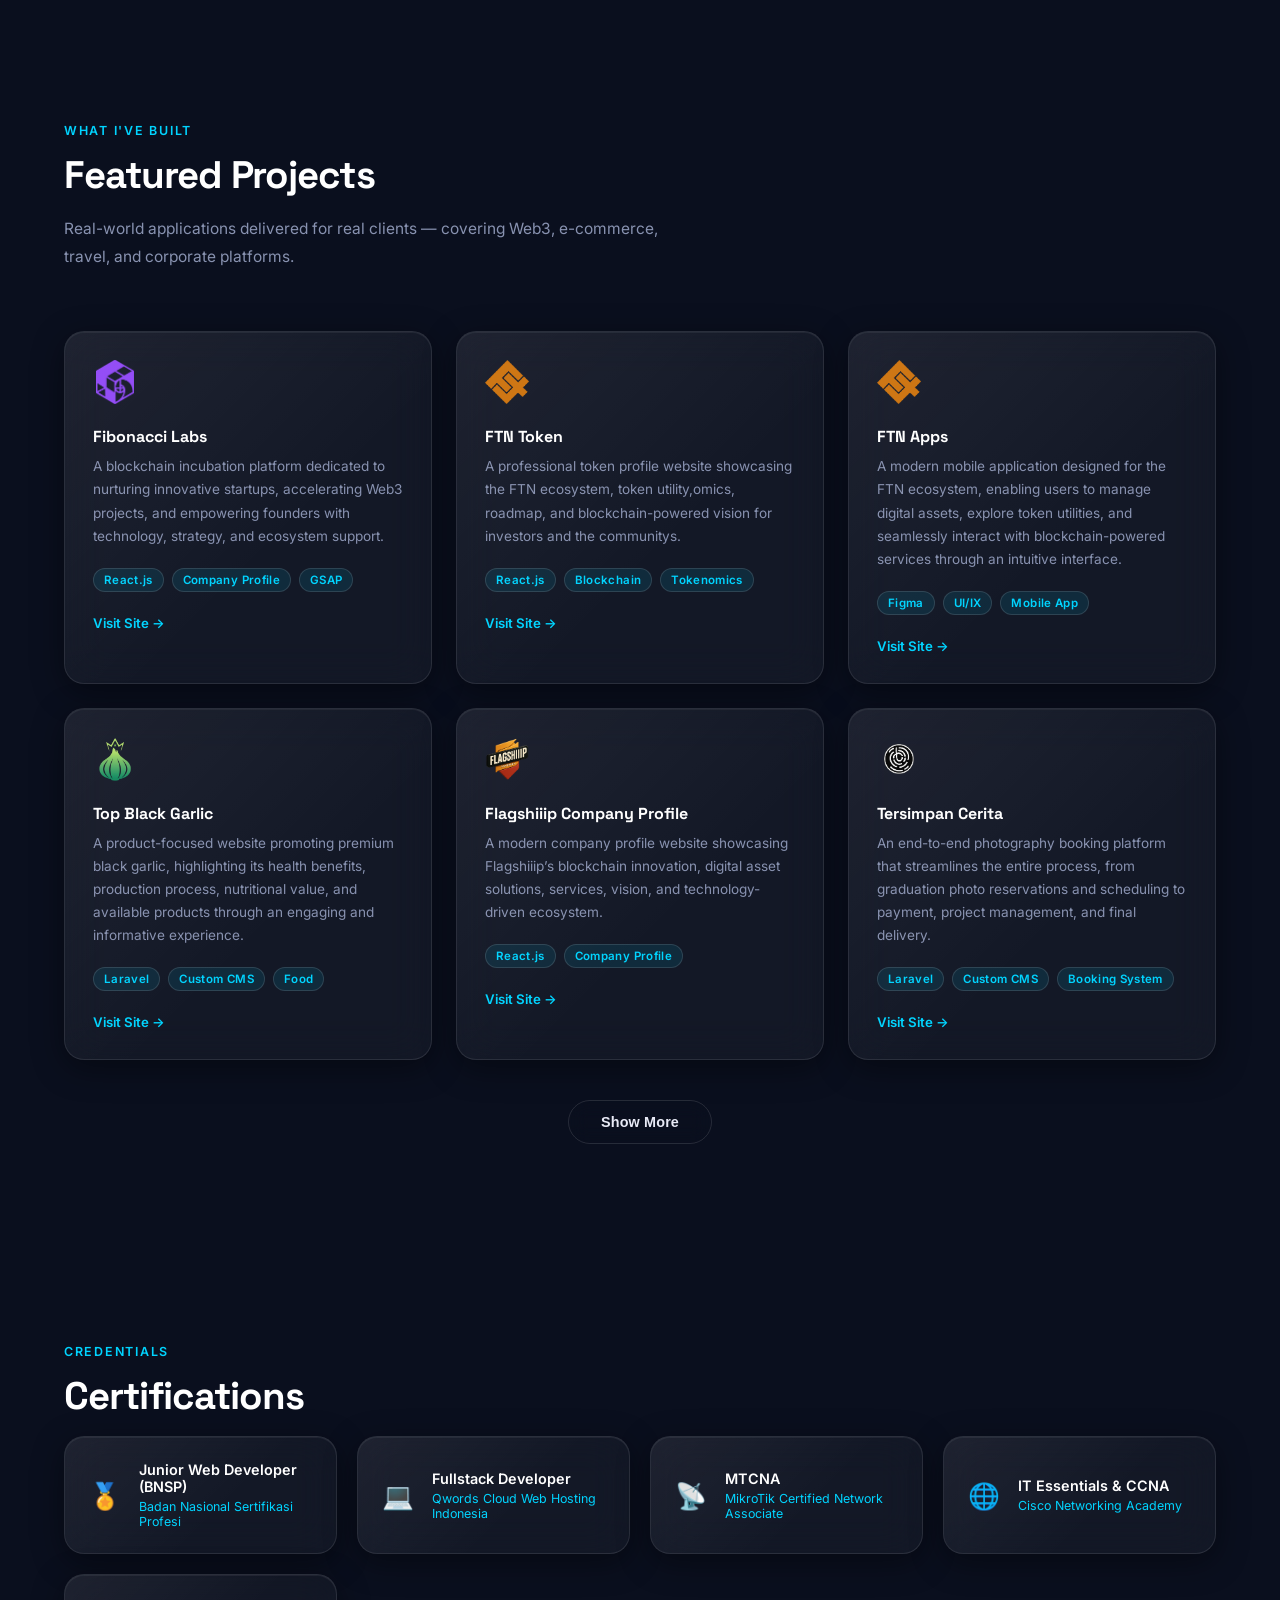
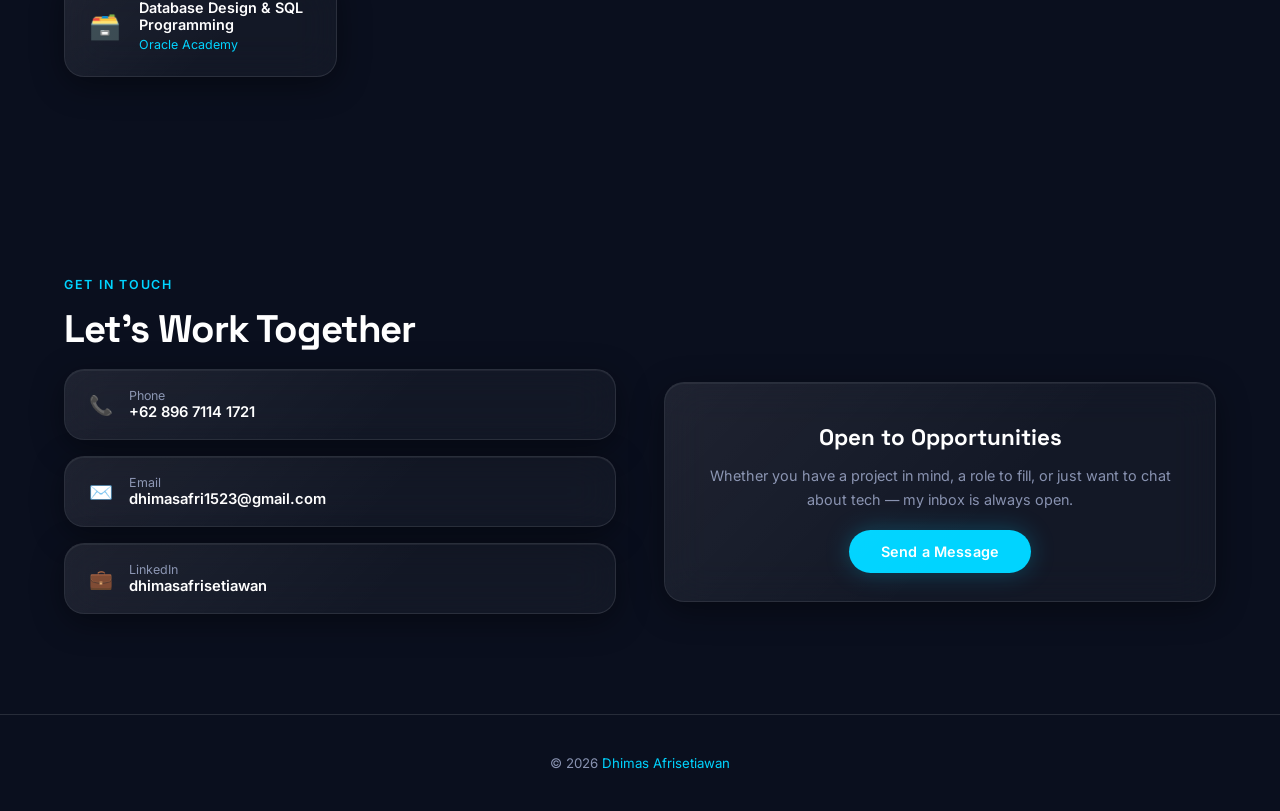
==== commit b296b338: "add-project" ====
--- a/index.html
+++ b/index.html
@@ -141,7 +141,7 @@
             <div class="exp-title">Frontend Developer & UI/UX Designer</div>
             <div class="exp-company">PT Berkah Manut Gusti · Yogyakarta (Onsite)</div>
           </div>
-          <span class="exp-period">May 2025 – Jun 2026</span>
+          <span class="exp-period">May 2025 – Present</span>
         </div>
         <ul class="exp-list">
           <li>Built responsive company and product websites from scratch.</li>
@@ -239,8 +239,8 @@
         </div>
         <div class="proj-tags">
           <span class="tag">React.js</span>
-          <span class="tag">3D Animation</span>
-          <span class="tag">Parallax</span>
+          <span class="tag">Company Profile</span>
+          <span class="tag">GSAP</span>
         </div>
         <a href="https://fibonaccilabs.id/" target="_blank" class="proj-link">Visit Site →</a>
       </div>
@@ -249,7 +249,7 @@
         <img src="assets/projects/ftn.png" alt="FTN Token" class="projects-img"/>
         <div class="proj-title">FTN Token</div>
         <div class="proj-desc">A professional token profile website showcasing the FTN ecosystem, token utility,omics, roadmap, and blockchain-powered vision for investors and the communitys.</div>
-        <div class="proj-tags"><span class="tag">React.js</span><span class="tag">Blockchain</span><span class="tag">Token</span></div>
+        <div class="proj-tags"><span class="tag">React.js</span><span class="tag">Blockchain</span><span class="tag">Tokenomics</span></div>
         <a href="https://flagshiiip.io/" target="_blank" class="proj-link">Visit Site →</a>
       </div>
 
@@ -266,7 +266,7 @@
         <div class="proj-title">Top Black Garlic</div>
         <div class="proj-desc">A product-focused website promoting premium black garlic, highlighting its health benefits, production process, nutritional value, and available products through an engaging and informative experience.
         </div>
-        <div class="proj-tags"><span class="tag">Laravel</span><span class="tag">Dashboard</span><span class="tag">Food</span></div>
+        <div class="proj-tags"><span class="tag">Laravel</span><span class="tag">Custom CMS</span><span class="tag">Food</span></div>
         <a href="https://topblackgarlic.com/" target="_blank" class="proj-link">Visit Site →</a>
       </div>
 
@@ -279,7 +279,6 @@
         <div class="proj-tags">
           <span class="tag">React.js</span>
           <span class="tag">Company Profile</span>
-          <span class="tag">Blockchain</span>
         </div>
         <a href="https://flagshiiip.com/" target="_blank" class="proj-link">Visit Site →</a>
       </div>
@@ -291,8 +290,8 @@
         </div>
         <div class="proj-tags">
           <span class="tag">Laravel</span>
+          <span class="tag">Custom CMS</span>
           <span class="tag">Booking System</span>
-          <span class="tag">Dashboard</span>
         </div>
         <a href="https://tersimpancerita.id/" target="_blank" class="proj-link">Visit Site →</a>
       </div>
@@ -305,7 +304,7 @@
         </div>
         <div class="proj-tags">
           <span class="tag">React.js</span>
-          <span class="tag">Dashboard</span>
+          <span class="tag">Custom CMS</span>
           <span class="tag">Blockchain</span>
         </div>
         <a href="https://dashboard.flagshiiip.com/" target="_blank" class="proj-link">Visit Site →</a>
@@ -316,8 +315,17 @@
         <div class="proj-title">Rier Parfume Commerce</div>
         <div class="proj-desc">A modern e-commerce platform for selling premium perfumes, featuring product catalogs, secure online ordering, customer account management, and an intuitive shopping experience.
         </div>
-        <div class="proj-tags"><span class="tag">WordPress</span><span class="tag">E-Commerce</span><span class="tag">SEO</span></div>
+        <div class="proj-tags"><span class="tag">WordPress</span><span class="tag">E-Commerce</span><span class="tag">CMS</span></div>
         <a href="https://rierparfume.com/" target="_blank" class="proj-link">Visit Site →</a>
+      </div>
+
+      <div class="glass proj-card reveal hidden">
+        <img src="assets/projects/pikirkeri.png" alt="PikirKeri" class="projects-img"/>
+        <div class="proj-title">PikirKeri</div>
+        <div class="proj-desc">A professional law firm website designed to showcase legal services, attorney expertise, practice areas, and provide clients with easy access to consultations and company information.
+        </div>
+        <div class="proj-tags"><span class="tag">Laravel</span><span class="tag">Custom CMS</span><span class="tag">Business</span></div>
+        <a href="https://pikirkeri.com/" target="_blank" class="proj-link">Visit Site →</a>
       </div>
 
       <div class="glass proj-card reveal hidden">
@@ -325,7 +333,7 @@
         <div class="proj-title">ynplegal</div>
         <div class="proj-desc">A professional law firm website designed to showcase legal services, attorney expertise, practice areas, and provide clients with easy access to consultations and company information.
         </div>
-        <div class="proj-tags"><span class="tag">React.js</span><span class="tag">Website</span><span class="tag">Company Profile</span></div>
+        <div class="proj-tags"><span class="tag">React.js</span><span class="tag">Company Profile</span><span class="tag">Legal</span></div>
         <a href="https://ynplegal.com/" target="_blank" class="proj-link">Visit Site →</a>
       </div>
 
@@ -334,7 +342,7 @@
         <div class="proj-title">Al Makwa Umroh</div>
         <div class="proj-desc">A professional travel website for Umrah services, providing comprehensive information on pilgrimage packages, travel schedules, facilities, and registration to help pilgrims plan their spiritual journey with confidence.
         </div>
-        <div class="proj-tags"><span class="tag">WordPress</span><span class="tag">SEO</span><span class="tag">Travel</span></div>
+        <div class="proj-tags"><span class="tag">WordPress</span><span class="tag">CMS</span><span class="tag">Travel</span></div>
         <a href="https://almakwaumroh.com/" target="_blank" class="proj-link">Visit Site →</a>
       </div>
 
@@ -343,7 +351,7 @@
         <div class="proj-title">Squbic Interior</div>
         <div class="proj-desc">A modern interior design company website showcasing residential and commercial projects, design services, portfolio highlights, and tailored solutions to create functional and aesthetically pleasing spaces.
         </div>
-        <div class="proj-tags"><span class="tag">WordPress</span><span class="tag">SEO</span><span class="tag">Interior</span></div>
+        <div class="proj-tags"><span class="tag">WordPress</span><span class="tag">CMS</span><span class="tag">Interior</span></div>
         <a href="https://squbicinterior.com/" target="_blank" class="proj-link">Visit Site →</a>
       </div>
 
@@ -352,7 +360,7 @@
         <div class="proj-title">Interior Furniture Jogja</div>
         <div class="proj-desc">A professional website showcasing custom interior design and furniture solutions, featuring bespoke craftsmanship, project portfolios, and services for residential and commercial spaces.
         </div>
-        <div class="proj-tags"><span class="tag">WordPress</span><span class="tag">SEO</span><span class="tag">Furniture</span></div>
+        <div class="proj-tags"><span class="tag">WordPress</span><span class="tag">CMS</span><span class="tag">Furniture</span></div>
         <a href="https://interiorfurniturejogja.com/" target="_blank" class="proj-link">Visit Site →</a>
       </div>
 
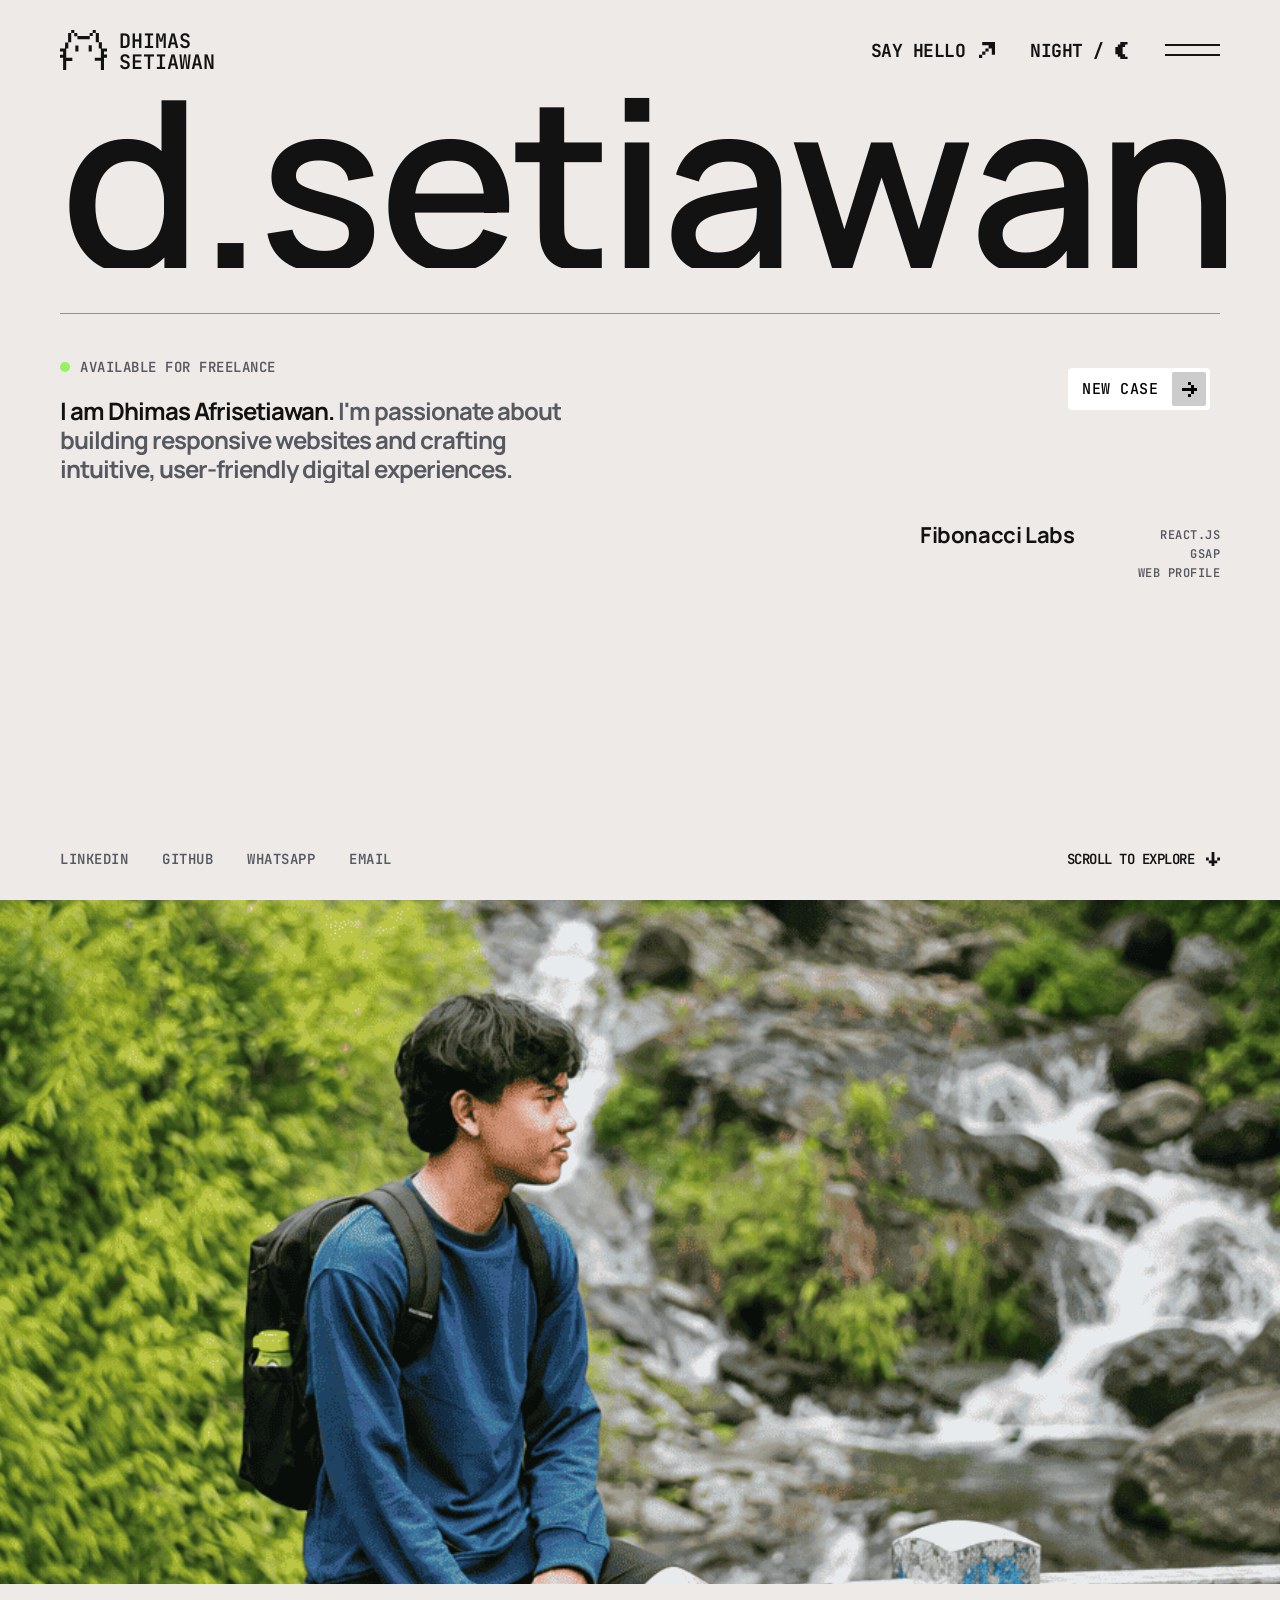
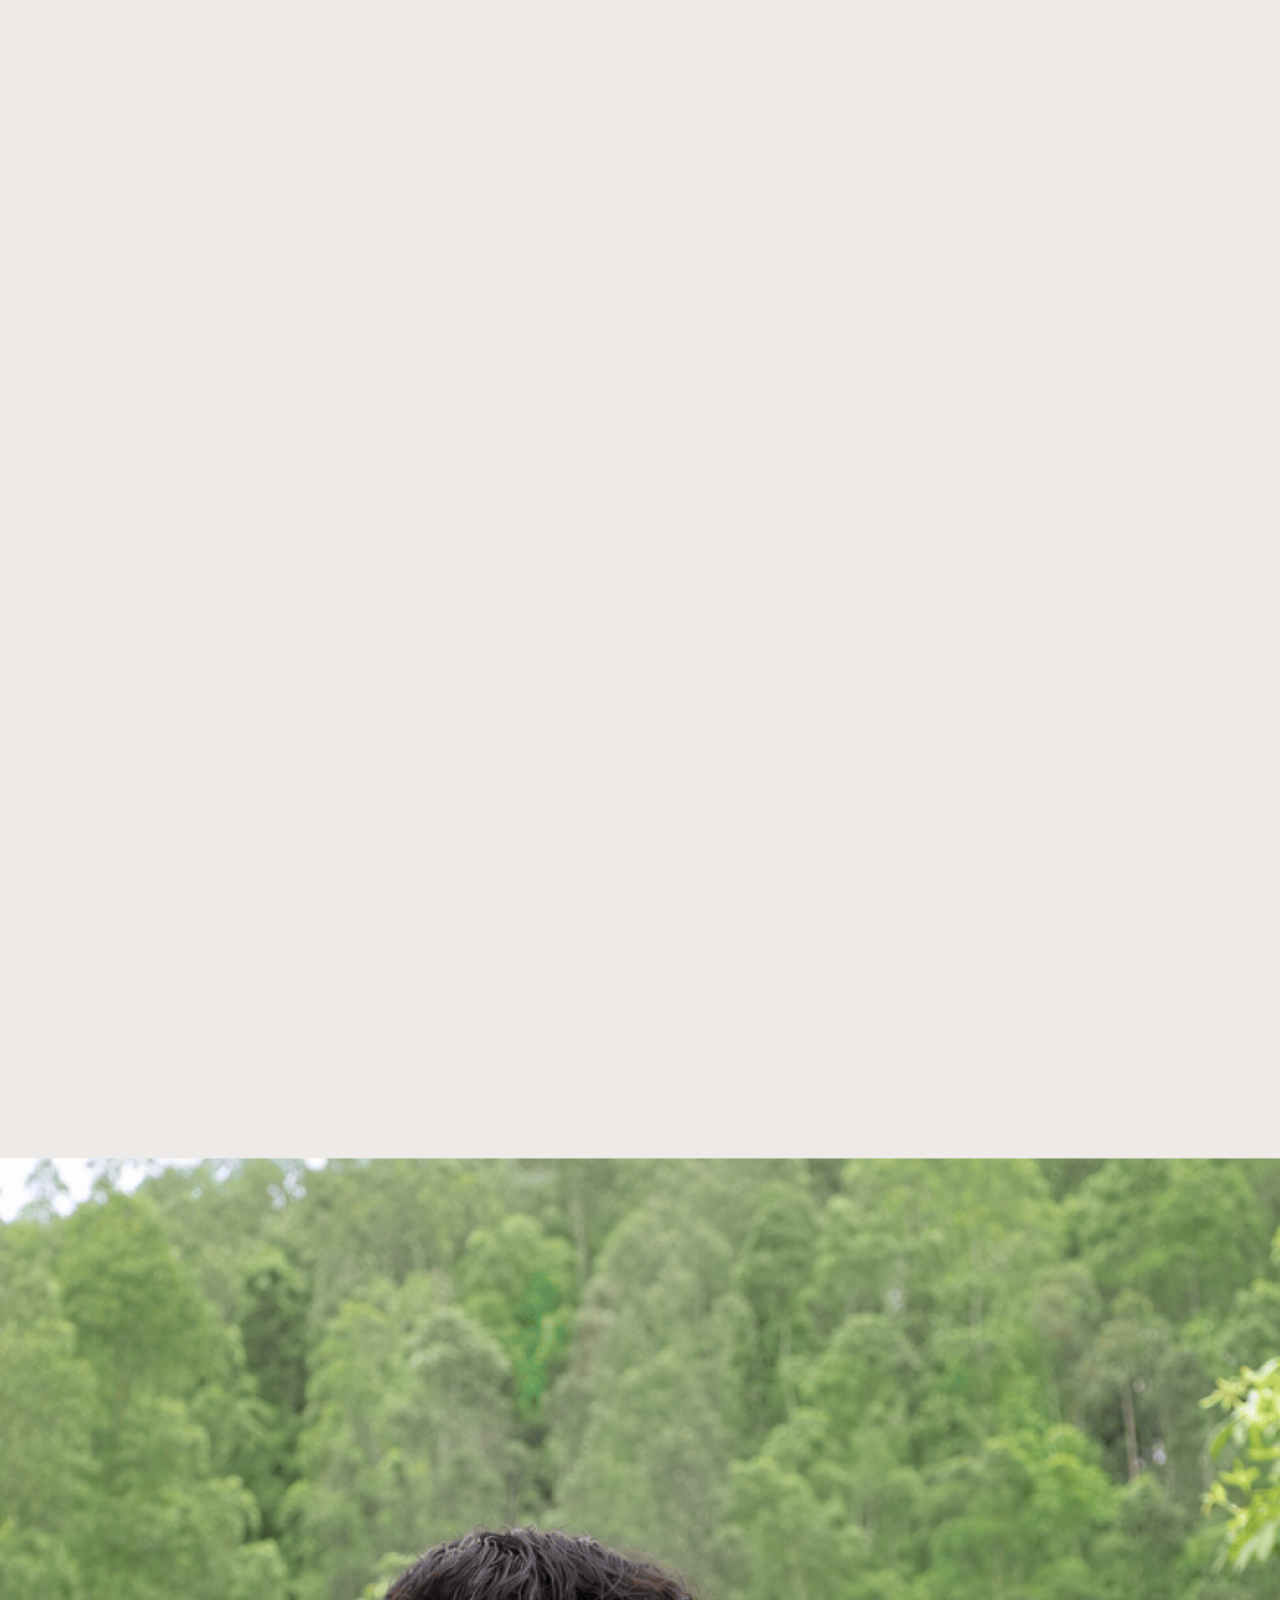
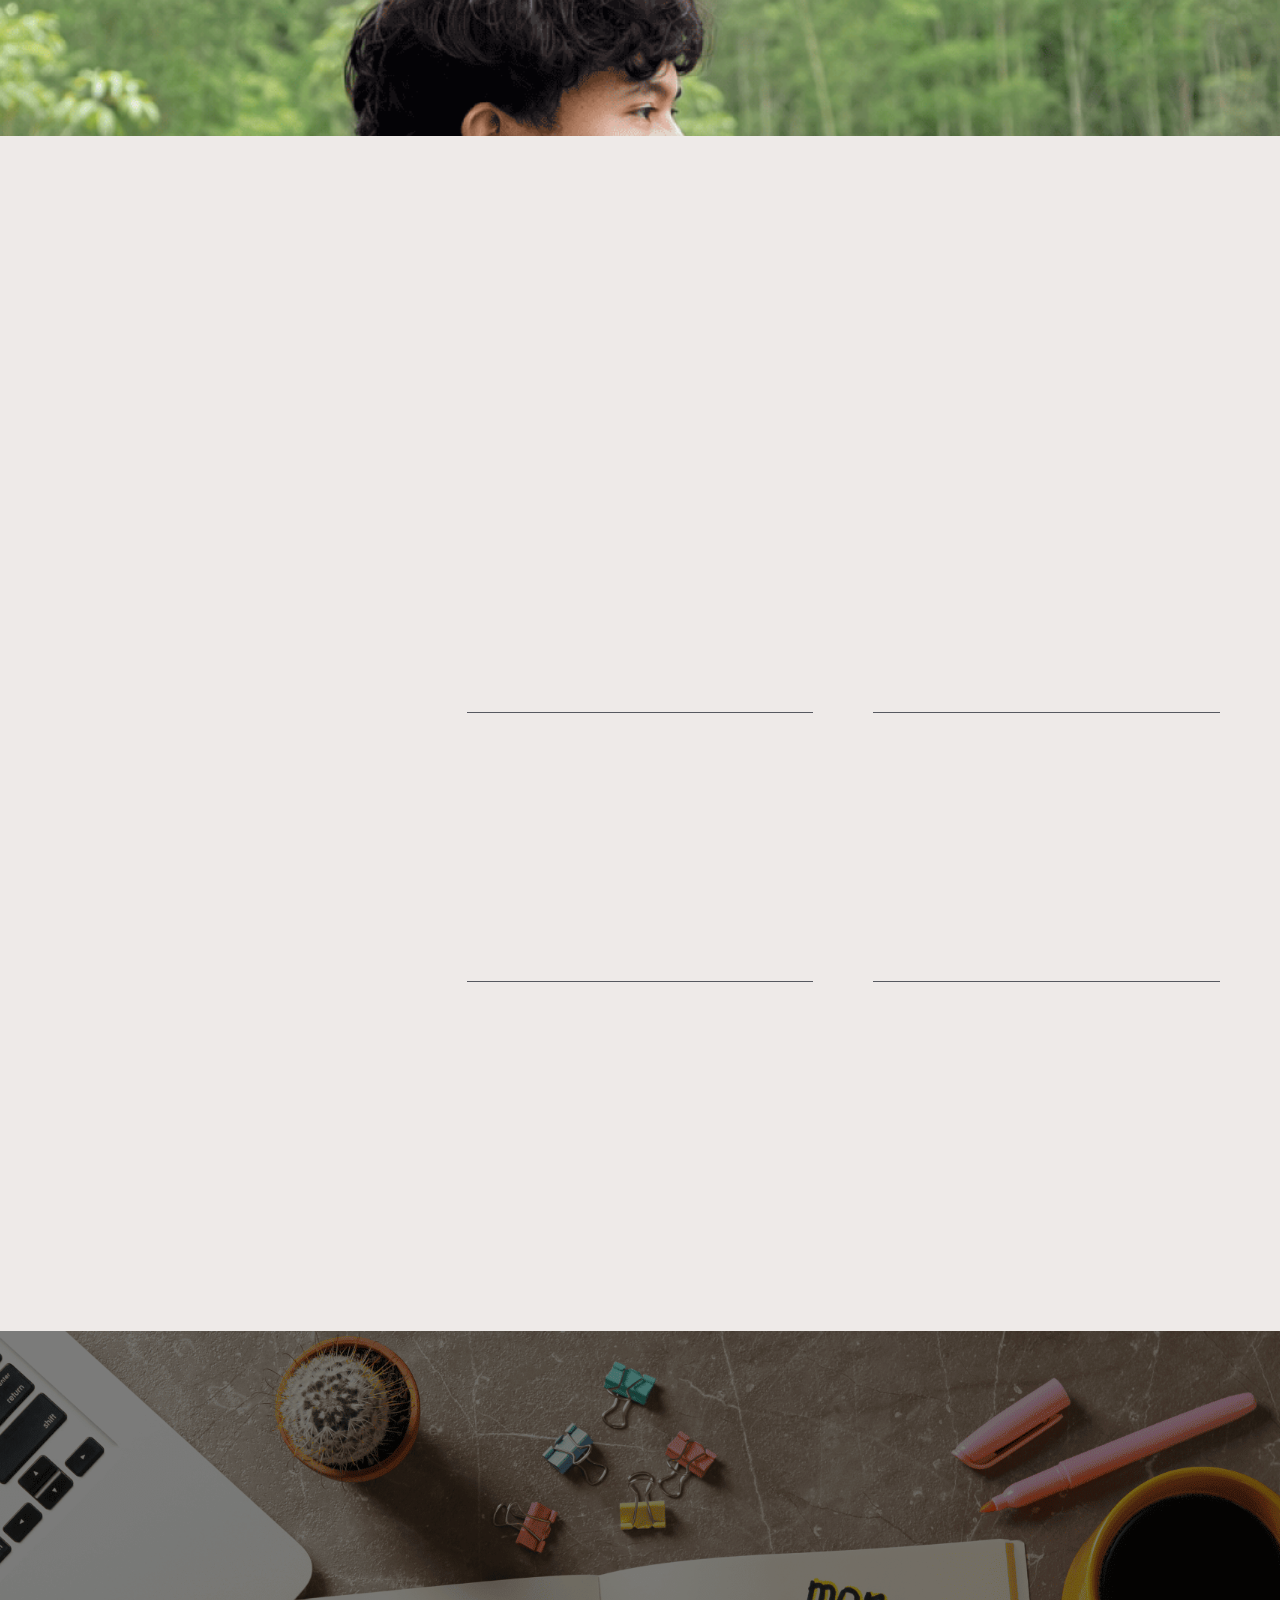
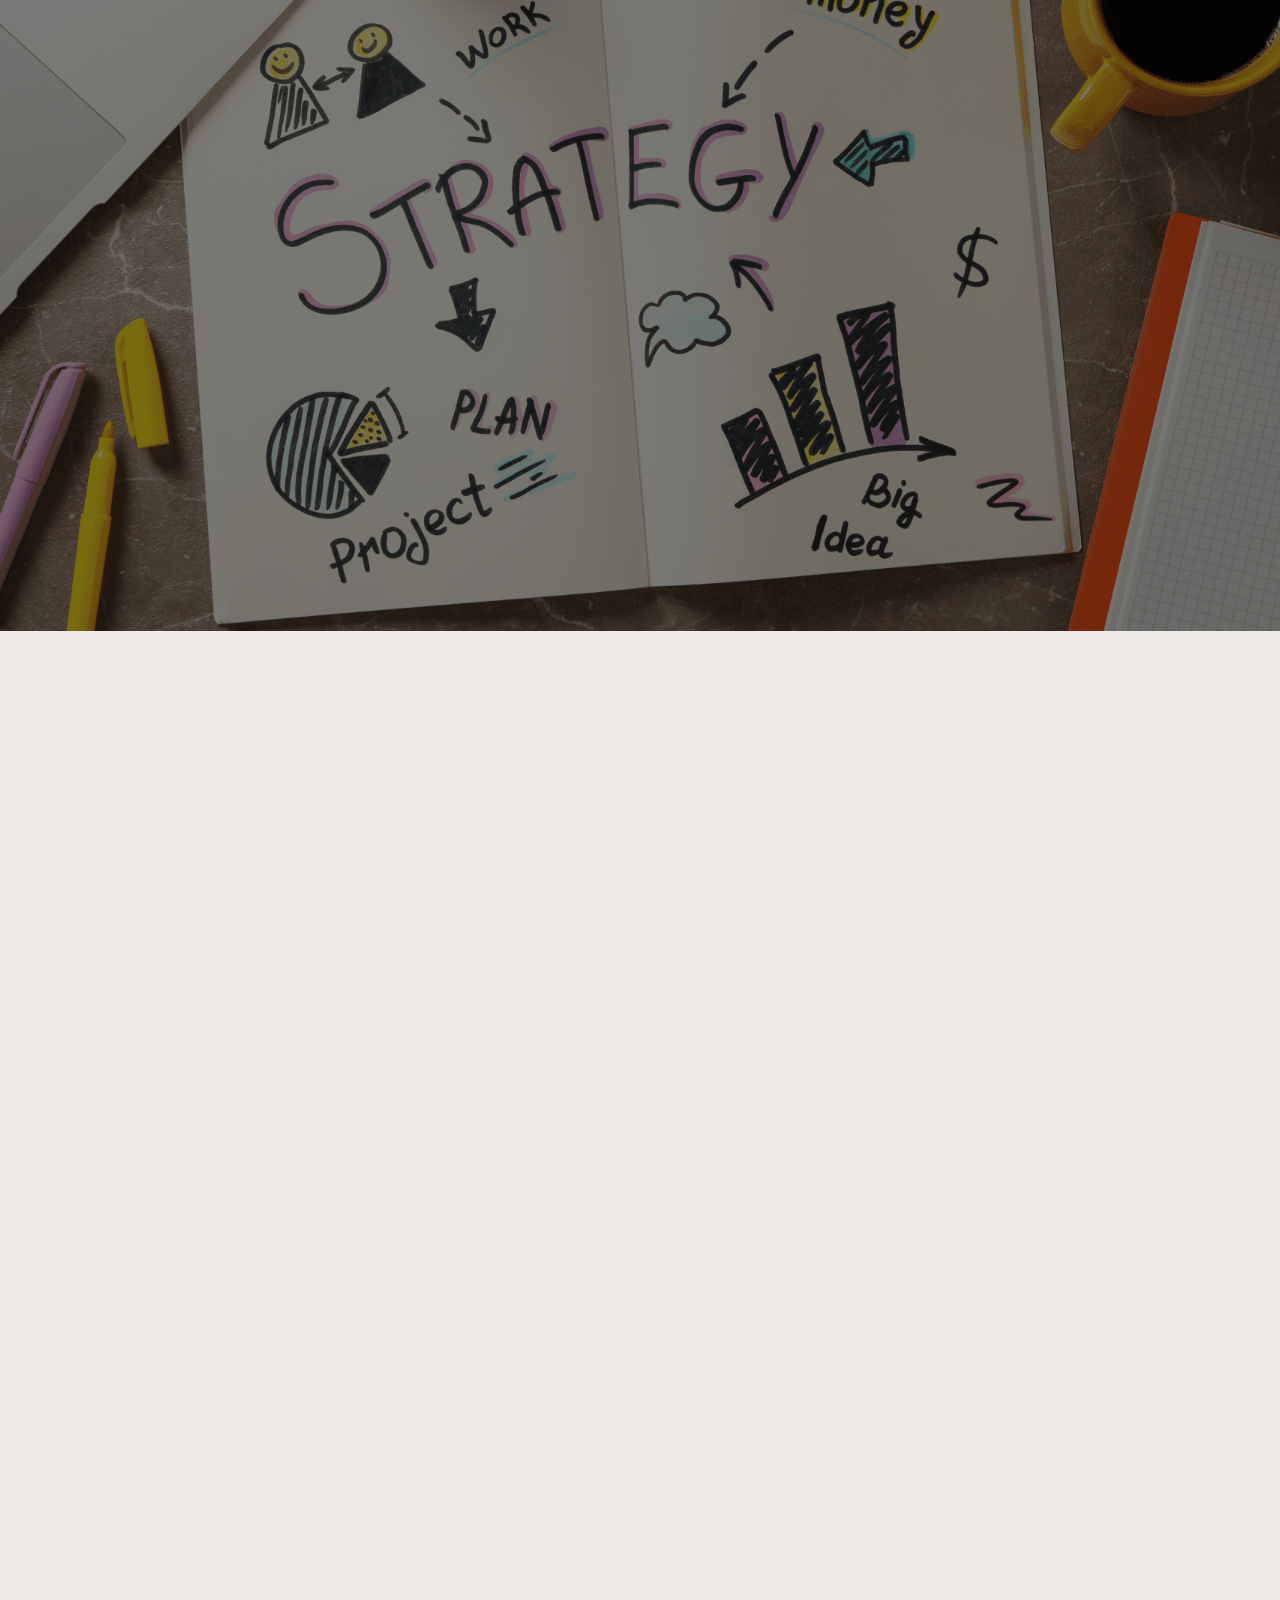
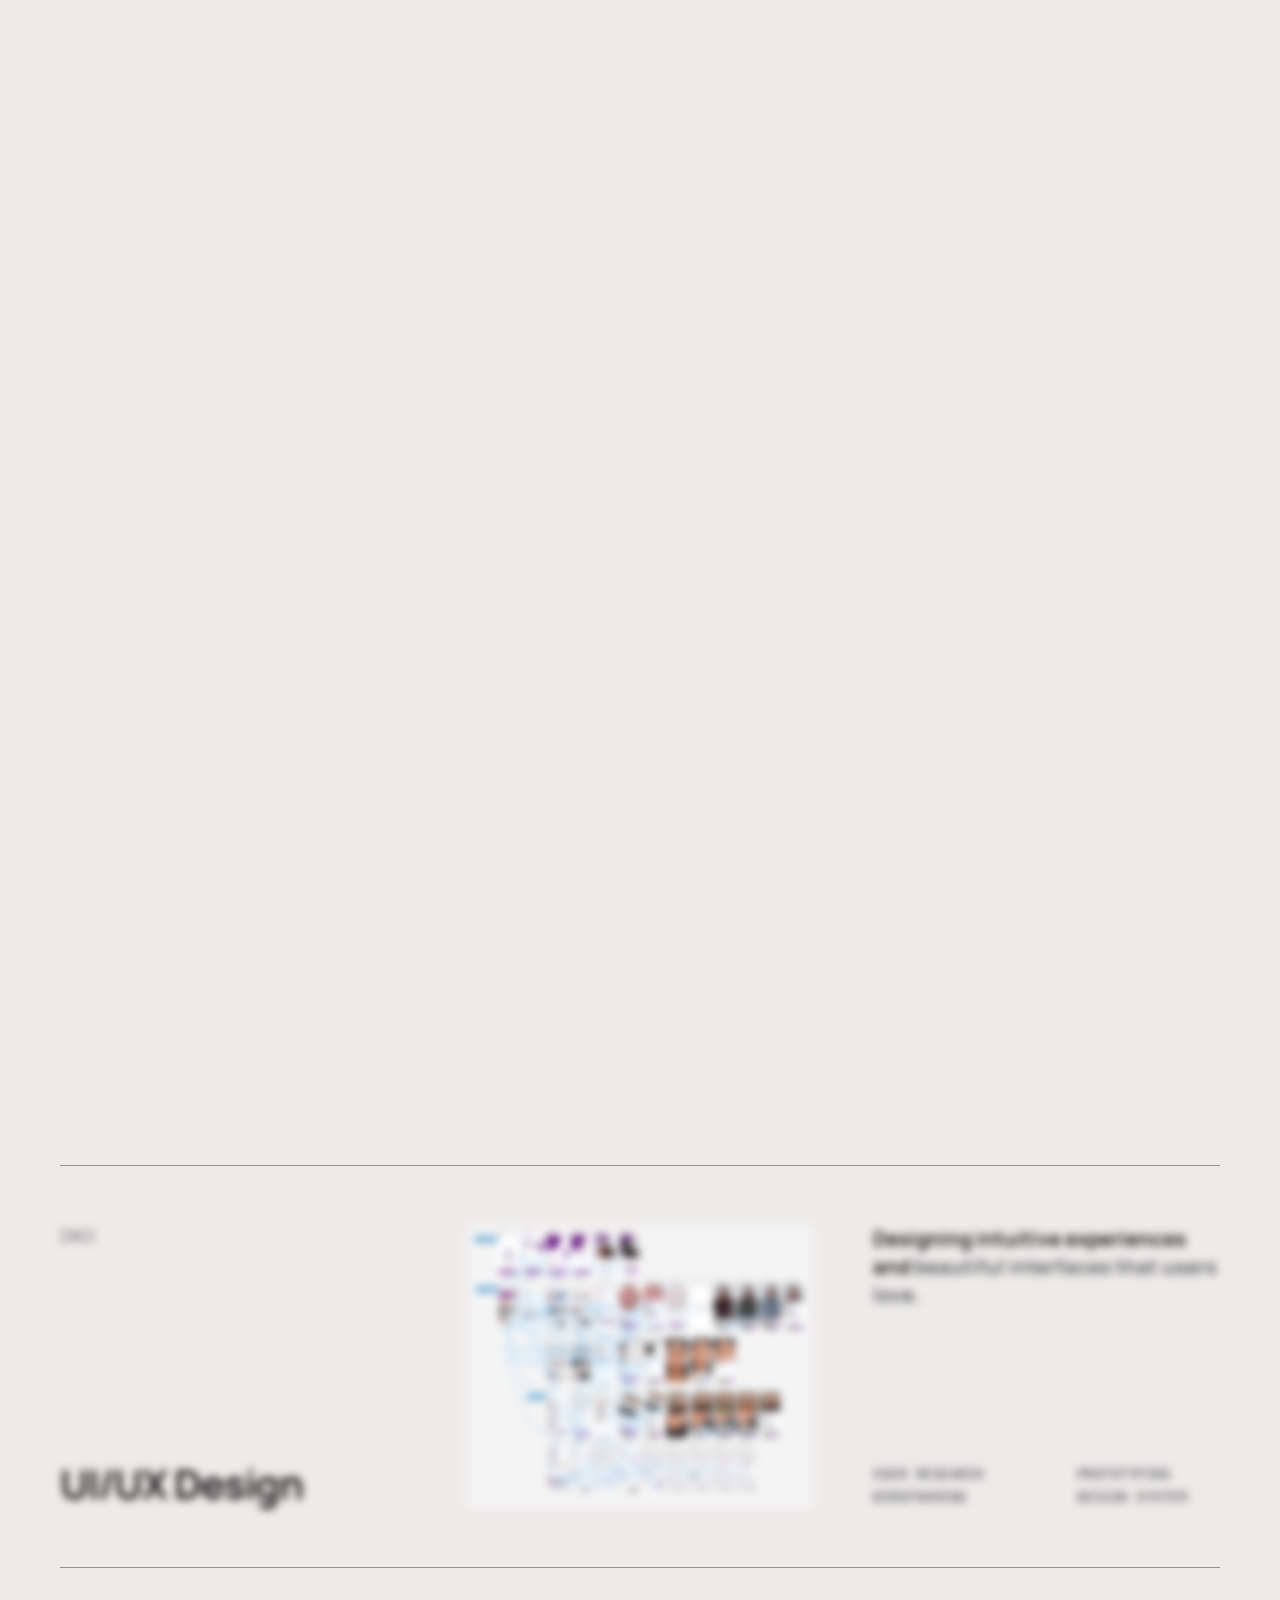
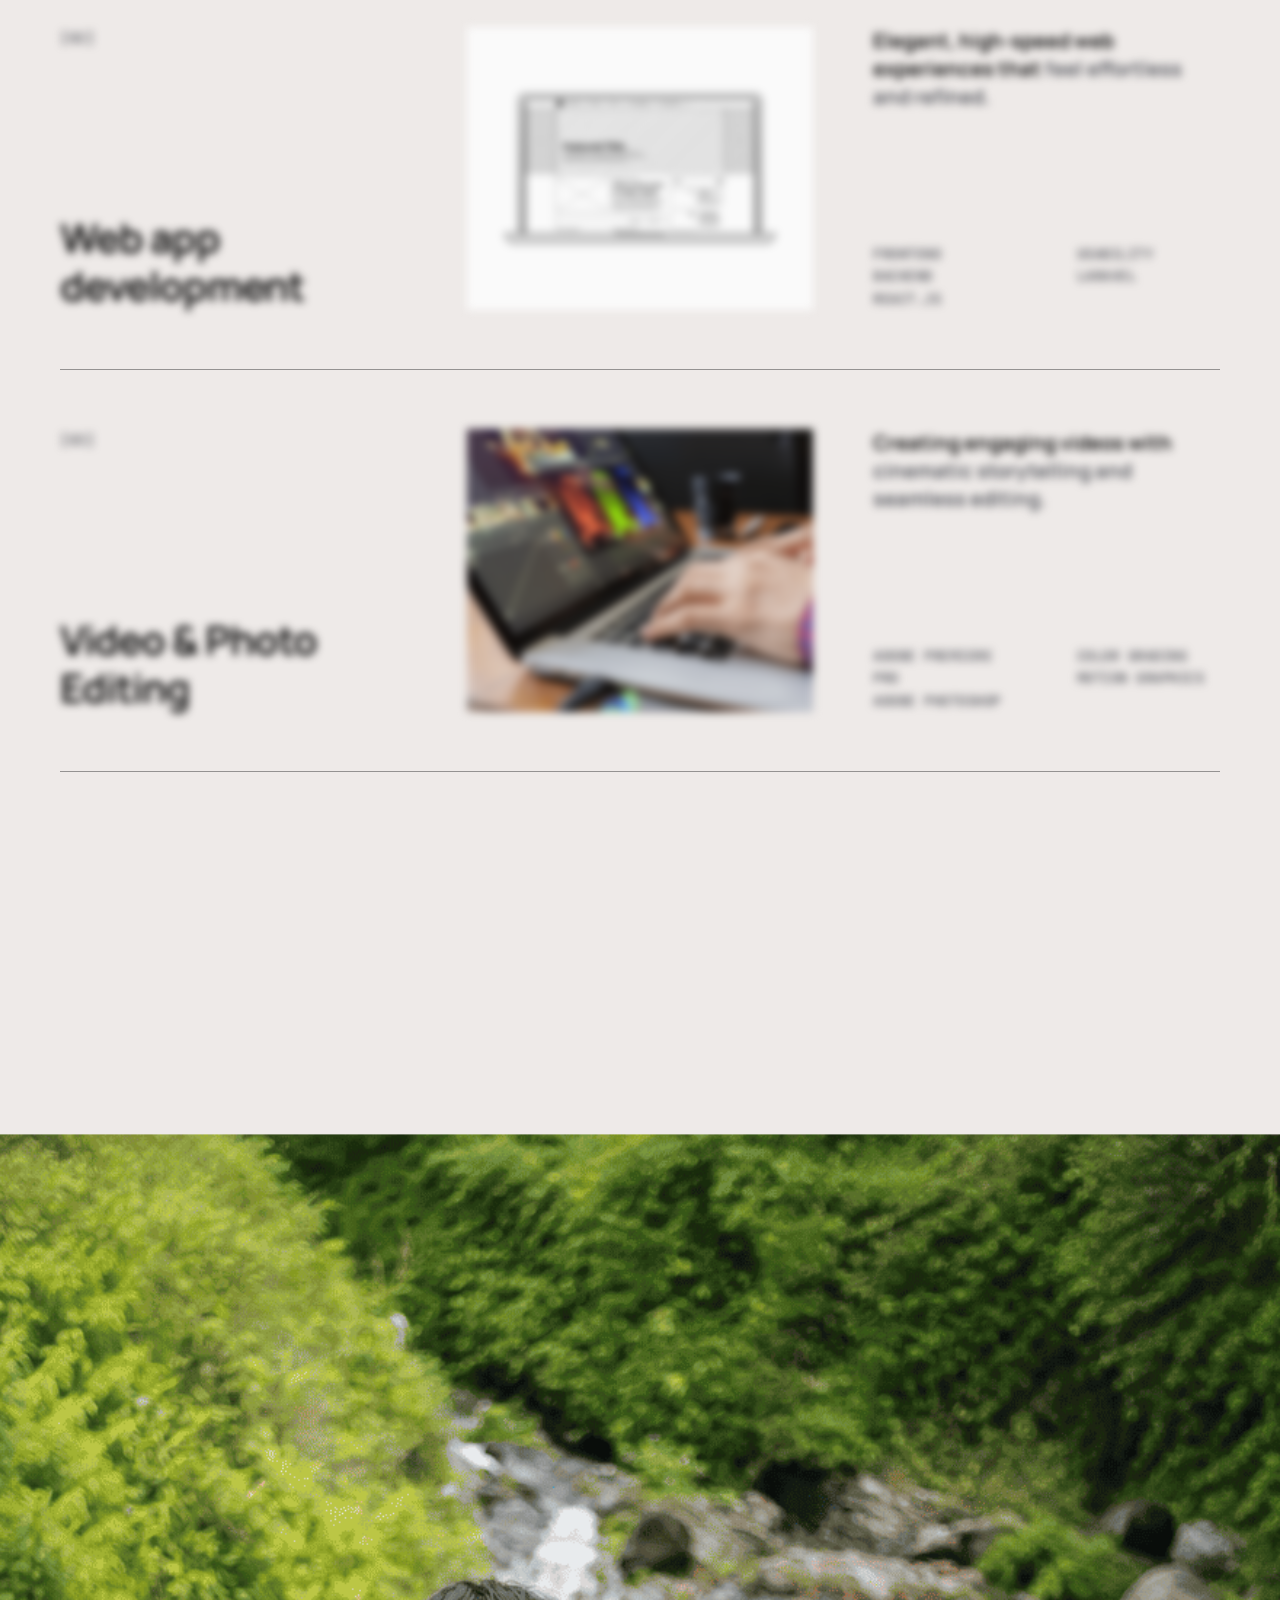
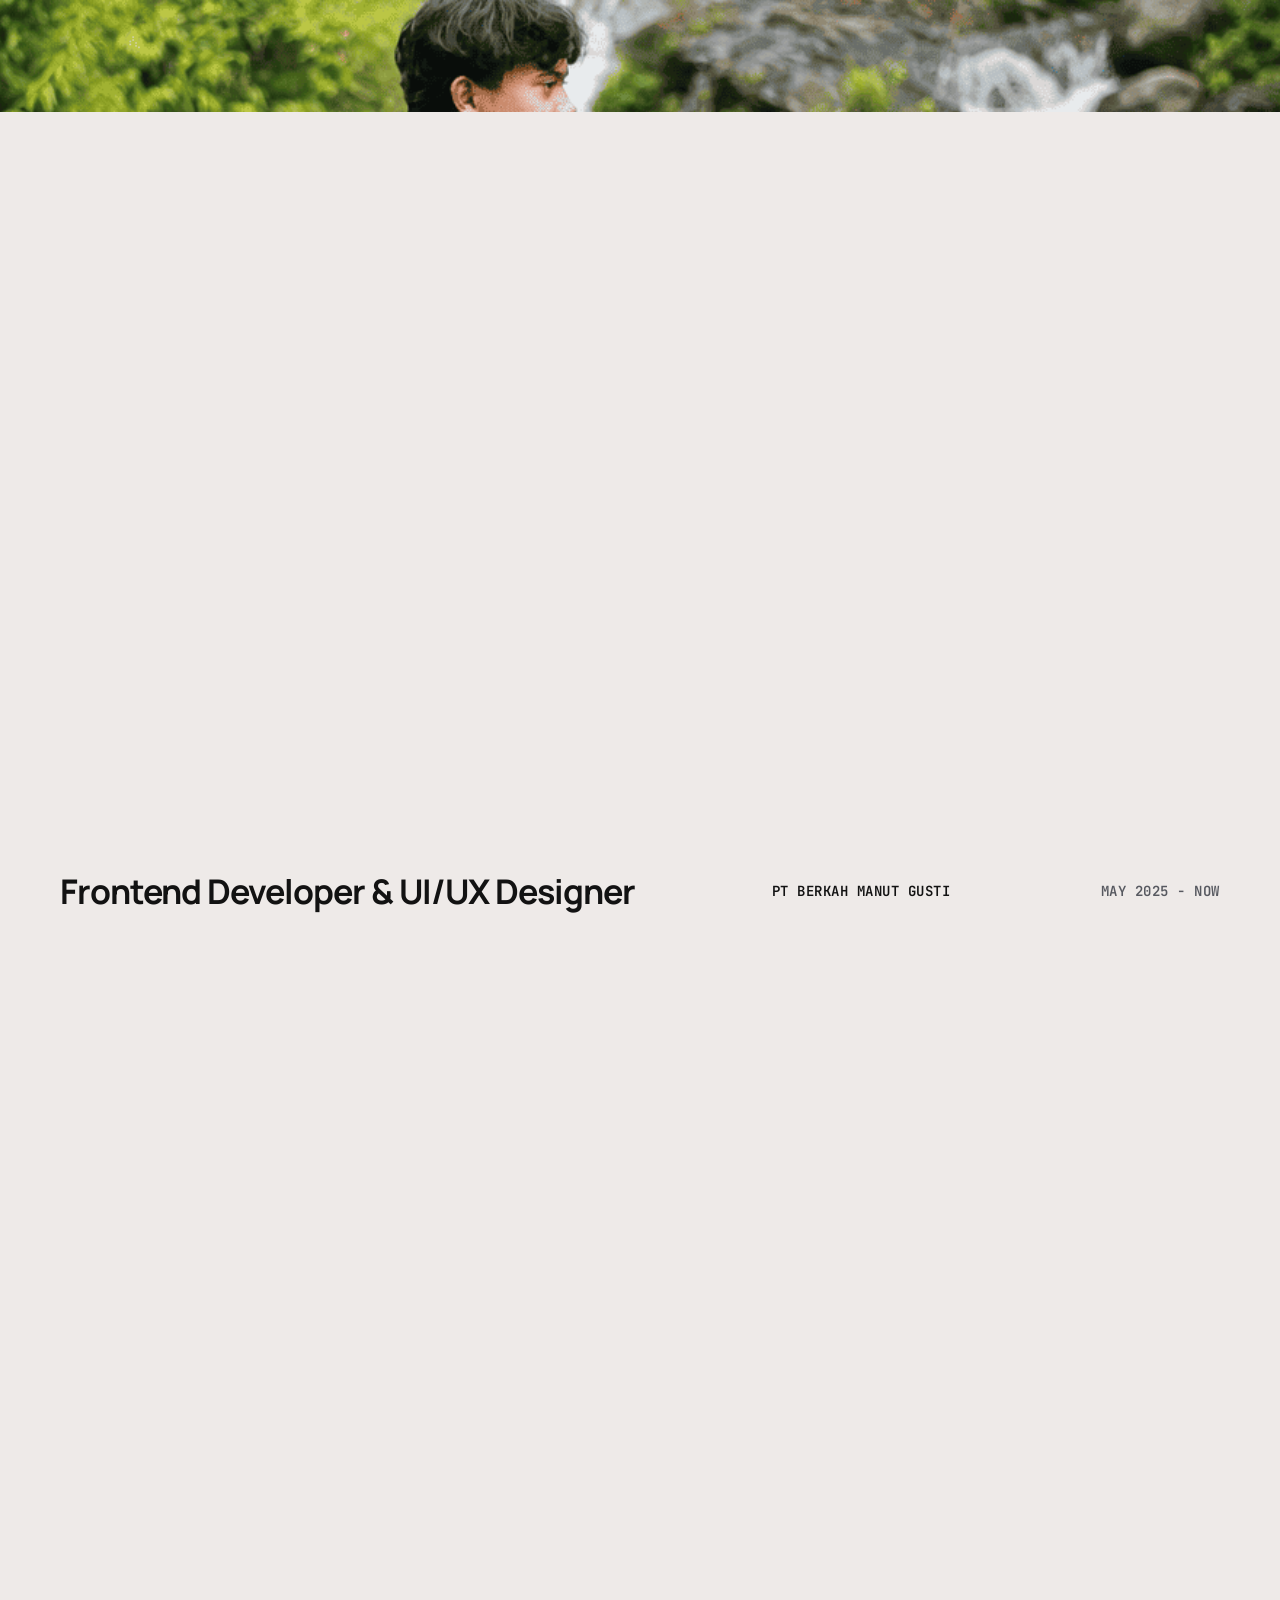
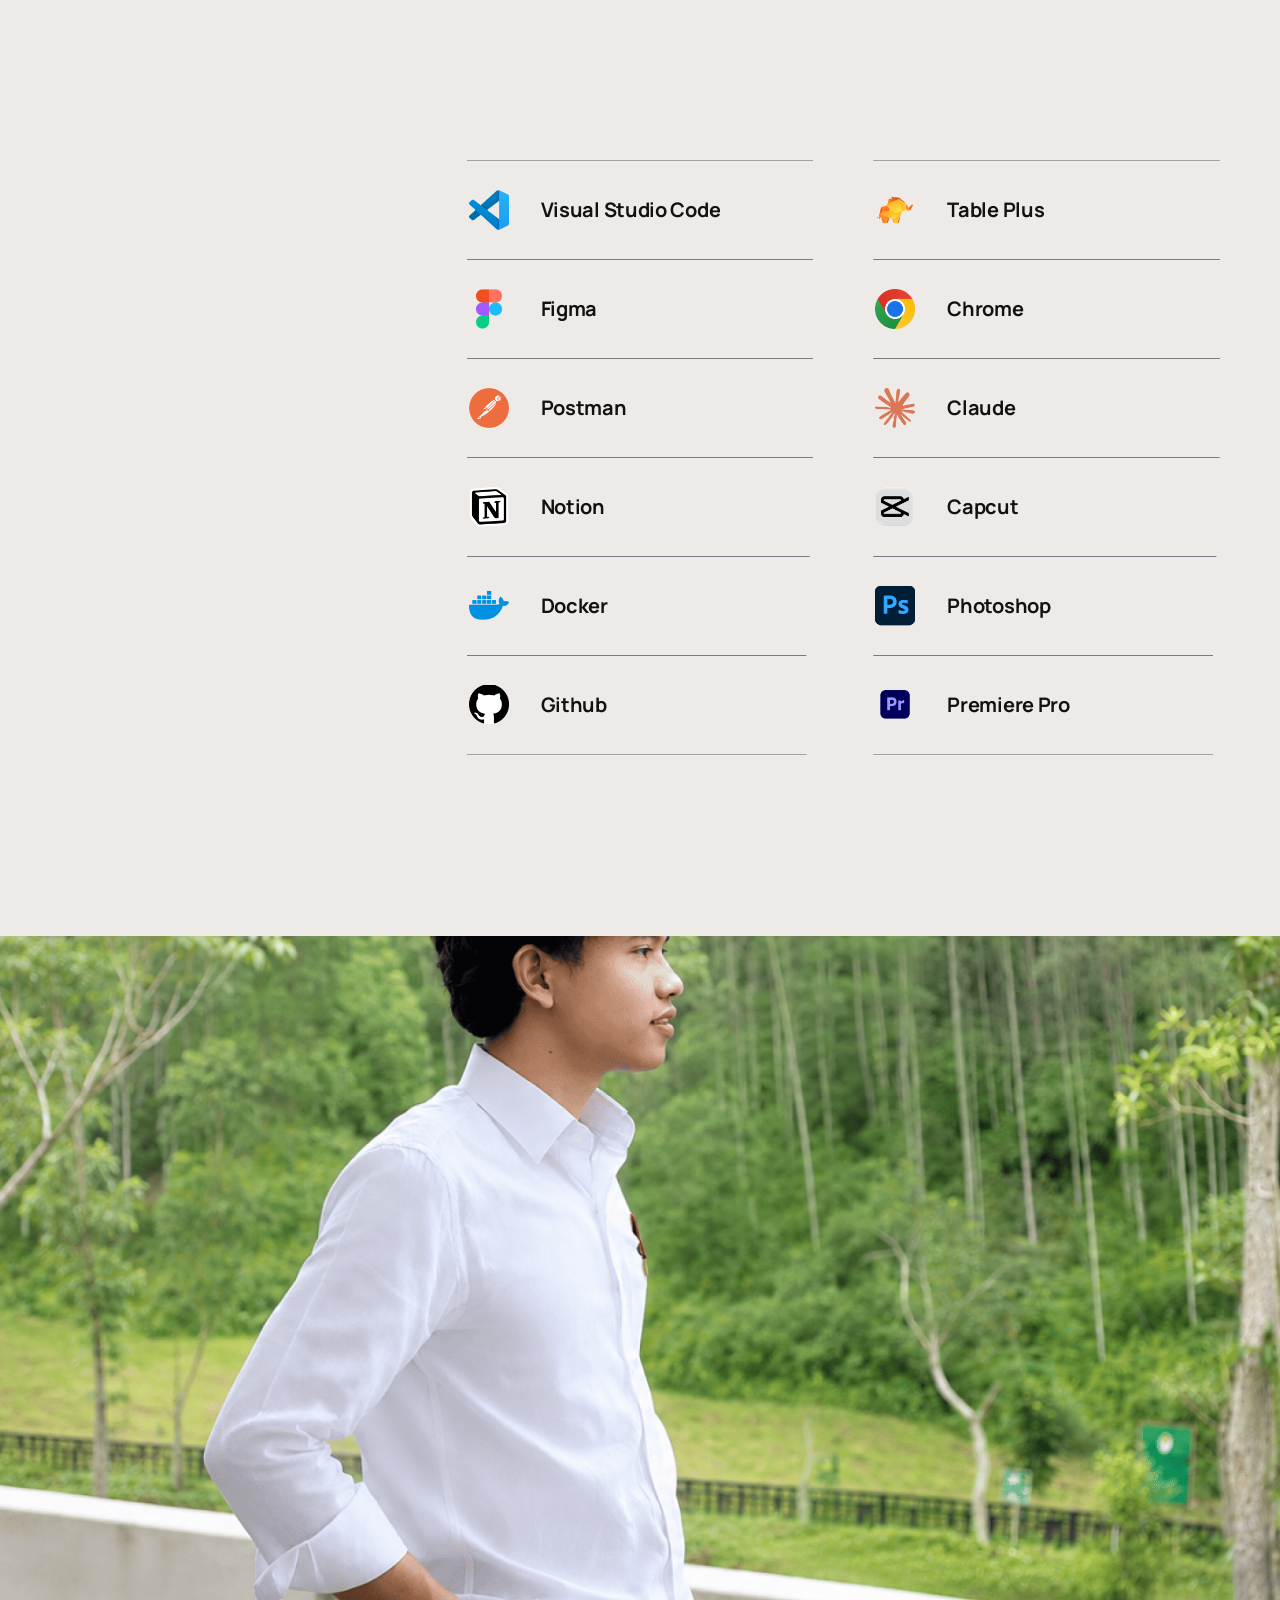
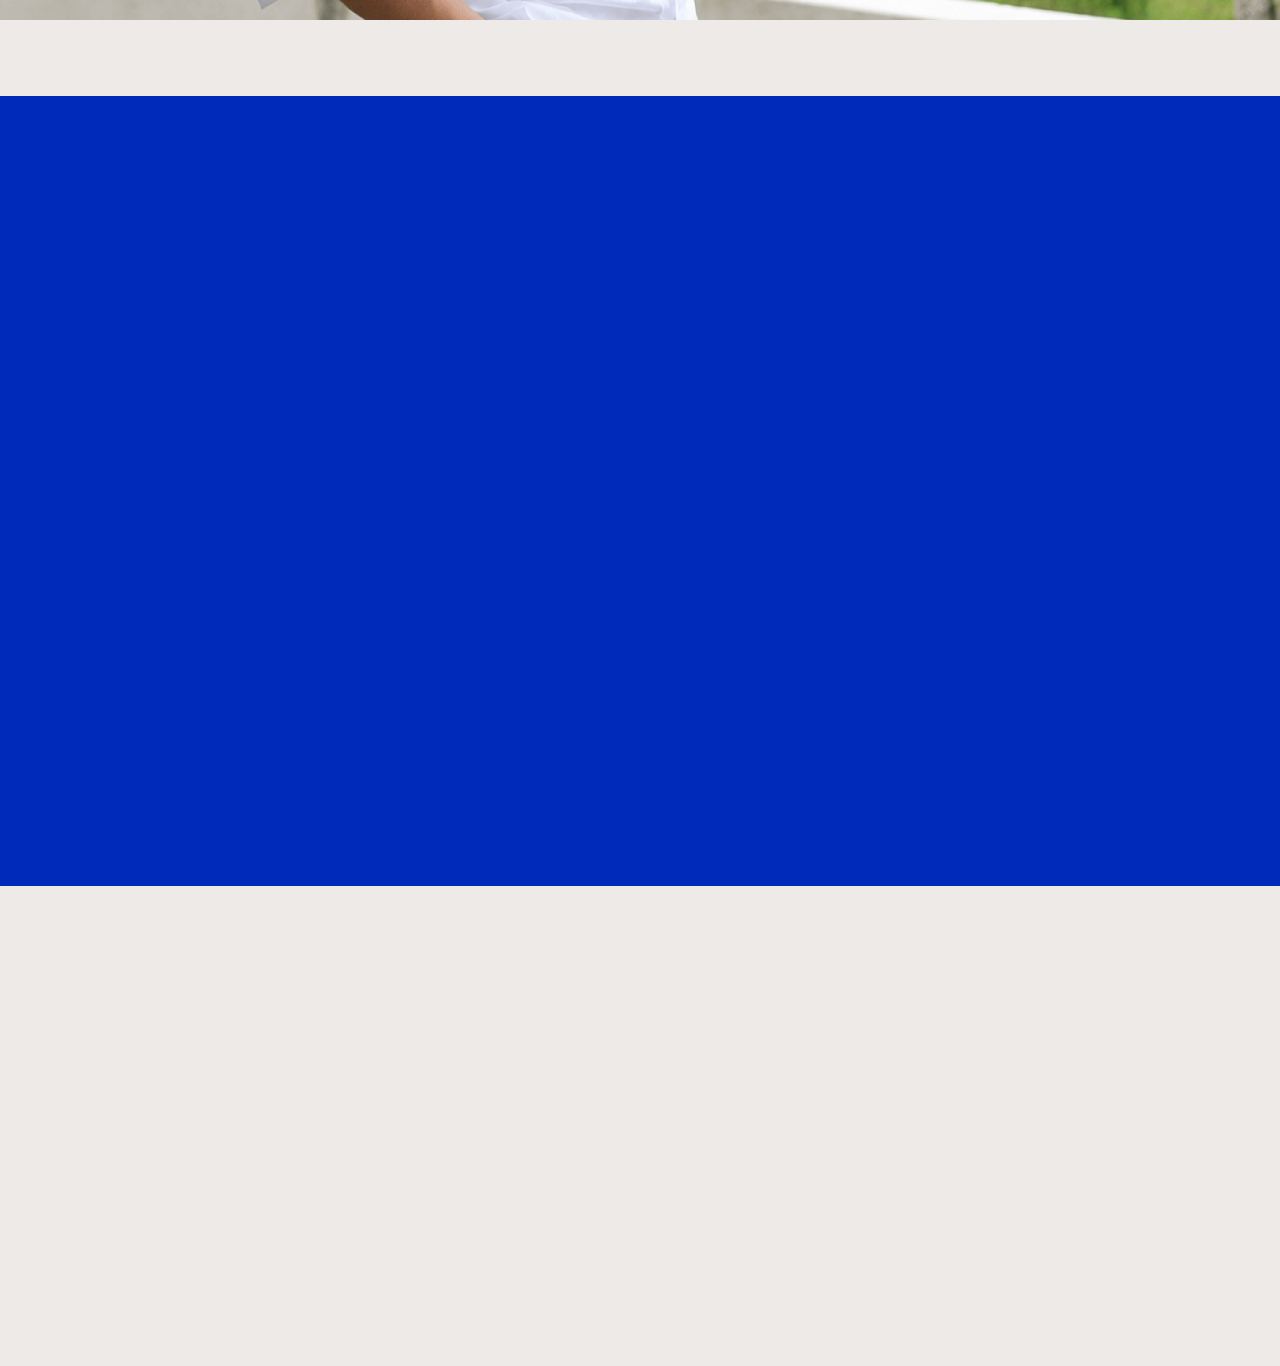
==== commit 8ed9c2bd: "new-design" ====
--- a/index.html
+++ b/index.html
@@ -1,434 +1,1813 @@
-<!DOCTYPE html>
-<html lang="en" data-theme="dark">
-<head>
-  <meta charset="UTF-8" />
-  <meta name="viewport" content="width=device-width, initial-scale=1.0"/>
-  <title>Dhimas Afrisetiawan — Portfolio</title>
-  <link rel="shortcut icon" href="assets/favicon.ico" type="image/x-icon">
-  <link href="https://fonts.googleapis.com/css2?family=Space+Grotesk:wght@300;400;500;600;700&family=Inter:wght@300;400;500;600&display=swap" rel="stylesheet"/>
-  <link rel="stylesheet" href="style.css">
-</head>
-<body>
-
-<!-- Cursor -->
-<div id="cursor"></div>
-<div id="cursor-ring"></div>
-
-<!-- BG Orbs -->
-<div class="orb-container">
-  <div class="orb orb1 parallax-layer" data-speed="0.03"></div>
-  <div class="orb orb2 parallax-layer" data-speed="0.05"></div>
-  <div class="orb orb3 parallax-layer" data-speed="0.02"></div>
-</div>
-
-<!-- NAV -->
-<nav>
-  <div class="nav-logo"></div>
-  <ul class="nav-links" id="navLinks">
-    <li><a href="#about">About</a></li>
-    <li><a href="#skills">Skills</a></li>
-    <li><a href="#experience">Experience</a></li>
-    <li><a href="#projects">Projects</a></li>
-    <li><a href="#contact">Contact</a></li>
-  </ul>
-  <div class="nav-right">
-    <button class="theme-toggle" id="themeToggle" aria-label="Toggle theme">
-      <div class="toggle-knob"></div>
-    </button>
-    <div class="hamburger" id="hamburger">
-      <span></span><span></span><span></span>
-    </div>
-  </div>
-</nav>
-
-<!-- HERO -->
-<section class="hero" id="about">
-  <div class="hero-inner">
-    <div class="hero-content reveal">
-      <div class="hero-badge">Available for work</div>
-      <h1 class="hero-title">Hi, I'm <span class="accent">Dhimas</span><br/>Afrisetiawan</h1>
-      <p class="hero-subtitle">Frontend Developer & UI/UX Designer</p>
-      <p class="hero-desc">
-        Informatics Engineering graduate with expertise in building responsive web apps, mobile interfaces, and intuitive user experiences. Passionate about Web3, clean code, and pixel-perfect design.
-      </p>
-      <div class="hero-ctas">
-        <a href="#projects" class="btn-primary">View Projects</a>
-        <a href="https://drive.google.com/file/d/1WLjlyY7d3EPqv3oMeVEJrjJtIIXbGD7c/view?usp=sharing" class="btn-outline">View Resume</a>
-      </div>
-    </div>
-    <div class="hero-visual reveal" style="transition-delay:0.2s;">
-      <div class="hero-card">
-        <div class="ring-decor"></div>
-        <div class="ring-decor2"></div>
-        <img src="assets/photo.jpeg" alt="Dhimas Afrisetiawan" class="avatar-circle" style="object-fit:cover;"/>
-        <div class="hero-card-name">Dhimas Afrisetiawan</div>
-        <div class="hero-card-role">Frontend Dev · UI/UX · Fullstack</div>
-        <div class="hero-stats">
-          <div class="stat"><div class="stat-num">5+</div><div class="stat-label">Companies</div></div>
-          <div class="stat"><div class="stat-num">10+</div><div class="stat-label">Projects</div></div>
-          <div class="stat"><div class="stat-num">3.66</div><div class="stat-label">GPA</div></div>
-        </div>
-      </div>
-    </div>
-  </div>
-</section>
-
-<!-- SKILLS -->
-<section id="skills">
-  <div class="section-inner">
-    <p class="section-label reveal">What I do</p>
-    <h2 class="section-title reveal">Skills & Technologies</h2>
-    <p class="section-desc reveal">A versatile toolkit spanning frontend, backend, mobile development, and design — built through real-world experience.</p>
-    <div class="skills-grid">
-      <div class="glass skill-item reveal">
-        <img src="assets/skills/laravel.png" alt="Laravel" class="skill-icon img-center"/>
-        <span class="skill-name">Fullstack</span>
-      </div>
-      <div class="glass skill-item reveal" style="transition-delay:0.05s;">
-        <img src="assets/skills/react.png" alt="React.js" class="skill-icon img-center"/>
-        <span class="skill-name">React.js</span>
-      </div>
-      <div class="glass skill-item reveal" style="transition-delay:0.1s;">
-        <img src="assets/skills/wp.png" alt="WordPress" class="skill-icon img-center"/>
-        <span class="skill-name">WordPress</span>
-      </div>
-      <div class="glass skill-item reveal" style="transition-delay:0.15s;">
-        <img src="assets/skills/figma.png" alt="Figma" class="skill-icon img-center"/>
-        <span class="skill-name">UI/UX Design</span>
-      </div>
-      <div class="glass skill-item reveal" style="transition-delay:0.2s;">
-        <img src="assets/skills/php.png" alt="PHP" class="skill-icon img-center"/>
-        <span class="skill-name">PHP/Laravel</span>
-      </div>
-      <div class="glass skill-item reveal" style="transition-delay:0.25s;">
-        <img src="assets/skills/css.png" alt="CSS" class="skill-icon img-center"/>
-        <span class="skill-name">HTML/CSS/JS</span>
-      </div>
-      <div class="glass skill-item reveal" style="transition-delay:0.3s;">
-        <img src="assets/skills/flutter.png" alt="Flutter" class="skill-icon img-center"/>
-        <span class="skill-name">Flutter</span>
-      </div>
-      <div class="glass skill-item reveal" style="transition-delay:0.35s;">
-        <img src="assets/skills/capcut.png" alt="Capcut" class="skill-icon img-center"/>
-        <span class="skill-name">Content</span>
-      </div>
-      <div class="glass skill-item reveal" style="transition-delay:0.4s;">
-        <img src="assets/skills/cplus.png" alt="C++" class="skill-icon img-center"/>
-        <span class="skill-name">C++</span>
-      </div>
-      <div class="glass skill-item reveal" style="transition-delay:0.45s;">
-        <img src="assets/skills/chain.png" alt="Blockchain" class="skill-icon img-center"/>
-        <span class="skill-name">Web3</span>
-      </div>
-      <div class="glass skill-item reveal" style="transition-delay:0.5s;">
-        <img src="assets/skills/ms.png" alt="Ms. Office" class="skill-icon img-center"/>
-        <span class="skill-name">Ms. Office</span>
-      </div>
-    </div>
-  </div>
-</section>
-
-<!-- EXPERIENCE -->
-<section id="experience">
-  <div class="section-inner">
-    <p class="section-label reveal">Where I've worked</p>
-    <h2 class="section-title reveal">Work Experience</h2>
-    <p class="section-desc reveal">From startups to corporate internships — building real products, solving real problems.</p>
-    <div class="exp-grid">
-      <div class="glass exp-card reveal">
-        <div class="exp-header">
-          <div>
-            <div class="exp-title">Frontend Developer & UI/UX Designer</div>
-            <div class="exp-company">PT Berkah Manut Gusti · Yogyakarta (Onsite)</div>
-          </div>
-          <span class="exp-period">May 2025 – Present</span>
-        </div>
-        <ul class="exp-list">
-          <li>Built responsive company and product websites from scratch.</li>
-          <li>Developed a blockchain-based loyalty program dashboard.</li>
-          <li>Integrated Web3 APIs into modern user interfaces.</li>
-          <li>Designed mobile UI for a blockchain loyalty program.</li>
-        </ul>
-      </div>
-      <div class="glass exp-card reveal">
-        <div class="exp-header">
-          <div>
-            <div class="exp-title">Web Developer & Content Web Marketplace</div>
-            <div class="exp-company">PT Apik Digital Nusantara · Cilacap (Onsite)</div>
-          </div>
-          <span class="exp-period">Oct 2024 – Apr 2025</span>
-        </div>
-        <ul class="exp-list">
-          <li>Created responsive landing pages and full-featured websites.</li>
-          <li>Designed logos, banners, and visual assets for client branding.</li>
-          <li>Optimized website performance for faster load times and SEO.</li>
-          <li>Produced ad video content for Meta and TikTok marketplaces.</li>
-        </ul>
-      </div>
-      <div class="glass exp-card reveal">
-        <div class="exp-header">
-          <div>
-            <div class="exp-title">Fullstack Developer</div>
-            <div class="exp-company">PT Qwords Company International · Jakarta (Remote)</div>
-          </div>
-          <span class="exp-period">Nov 2023 – Dec 2023</span>
-        </div>
-        <ul class="exp-list">
-          <li>Built and maintained full-stack web applications.</li>
-          <li>Engineered responsive static websites with cross-browser compatibility.</li>
-        </ul>
-      </div>
-      <div class="glass exp-card reveal">
-        <div class="exp-header">
-          <div>
-            <div class="exp-title">Software Quality Assurance</div>
-            <div class="exp-company">PT Komerce · Purbalingga (Onsite)</div>
-          </div>
-          <span class="exp-period">Oct 2023 – Dec 2023</span>
-        </div>
-        <ul class="exp-list">
-          <li>Authored comprehensive website documentation.</li>
-          <li>Collaborated with product and design teams for consistency.</li>
-          <li>Conducted market research to optimize content strategies.</li>
-        </ul>
-      </div>
-      <div class="glass exp-card reveal">
-        <div class="exp-header">
-          <div>
-            <div class="exp-title">Mobile Developer</div>
-            <div class="exp-company">PT Komerce · Purbalingga (Onsite)</div>
-          </div>
-          <span class="exp-period">Aug 2023 – Oct 2023</span>
-        </div>
-        <ul class="exp-list">
-          <li>Designed, developed, and maintained mobile applications.</li>
-          <li>Collaborated on new features with cross-functional teams.</li>
-          <li>Conducted thorough testing and debugging for performance.</li>
-        </ul>
-      </div>
-      <div class="glass exp-card reveal">
-        <div class="exp-header">
-          <div>
-            <div class="exp-title">Freelance Developer & Designer</div>
-            <div class="exp-company">Self-employed · Remote</div>
-          </div>
-          <span class="exp-period">Aug 2021 – Present</span>
-        </div>
-        <ul class="exp-list">
-          <li>Developed responsive websites and web-based systems.</li>
-          <li>Designed intuitive UI/UX to improve conversion rates.</li>
-          <li>Edited promotional videos and digital assets for clients.</li>
-        </ul>
-      </div>
-    </div>
-  </div>
-</section>
-
-<!-- PROJECTS -->
-<section id="projects">
-  <div class="section-inner">
-    <p class="section-label reveal">What I've built</p>
-    <h2 class="section-title reveal">Featured Projects</h2>
-    <p class="section-desc reveal">Real-world applications delivered for real clients — covering Web3, e-commerce, travel, and corporate platforms.</p>
-    <div class="projects-grid">
-
-      <div class="glass proj-card reveal">
-        <img src="assets/projects/fbl.png" alt="Fibonacci Labs" class="projects-img"/>
-        <div class="proj-title">Fibonacci Labs</div>
-        <div class="proj-desc">A blockchain incubation platform dedicated to nurturing innovative startups, accelerating Web3 projects, and empowering founders with technology, strategy, and ecosystem support.
-        </div>
-        <div class="proj-tags">
-          <span class="tag">React.js</span>
-          <span class="tag">Company Profile</span>
-          <span class="tag">GSAP</span>
-        </div>
-        <a href="https://fibonaccilabs.id/" target="_blank" class="proj-link">Visit Site →</a>
-      </div>
-
-      <div class="glass proj-card reveal">
-        <img src="assets/projects/ftn.png" alt="FTN Token" class="projects-img"/>
-        <div class="proj-title">FTN Token</div>
-        <div class="proj-desc">A professional token profile website showcasing the FTN ecosystem, token utility,omics, roadmap, and blockchain-powered vision for investors and the communitys.</div>
-        <div class="proj-tags"><span class="tag">React.js</span><span class="tag">Blockchain</span><span class="tag">Tokenomics</span></div>
-        <a href="https://flagshiiip.io/" target="_blank" class="proj-link">Visit Site →</a>
-      </div>
-
-      <div class="glass proj-card reveal">
-        <img src="assets/projects/ftn.png" alt="FTN Apps" class="projects-img"/>
-        <div class="proj-title">FTN Apps</div>
-        <div class="proj-desc">A modern mobile application designed for the FTN ecosystem, enabling users to manage digital assets, explore token utilities, and seamlessly interact with blockchain-powered services through an intuitive interface.</div>
-        <div class="proj-tags"><span class="tag">Figma</span><span class="tag">UI/IX</span><span class="tag">Mobile App</span></div>
-        <a href="https://play.google.com/store/apps/details?id=com.flagshiiip&pcampaignid=web_share" target="_blank" class="proj-link">Visit Site →</a>
-      </div>
-
-      <div class="glass proj-card reveal">
-        <img src="assets/projects/bgr.png" alt="Top Black Garlic" class="projects-img"/>
-        <div class="proj-title">Top Black Garlic</div>
-        <div class="proj-desc">A product-focused website promoting premium black garlic, highlighting its health benefits, production process, nutritional value, and available products through an engaging and informative experience.
-        </div>
-        <div class="proj-tags"><span class="tag">Laravel</span><span class="tag">Custom CMS</span><span class="tag">Food</span></div>
-        <a href="https://topblackgarlic.com/" target="_blank" class="proj-link">Visit Site →</a>
-      </div>
-
-      <div class="glass proj-card reveal">
-        <img src="assets/projects/flagshiiip.png" alt="Flagshiiip Company Profile" class="projects-img"/>
-        <div class="proj-title">Flagshiiip Company Profile</div>
-        <div class="proj-desc">
-          A modern company profile website showcasing Flagshiiip’s blockchain innovation, digital asset solutions, services, vision, and technology-driven ecosystem.
-        </div>
-        <div class="proj-tags">
-          <span class="tag">React.js</span>
-          <span class="tag">Company Profile</span>
-        </div>
-        <a href="https://flagshiiip.com/" target="_blank" class="proj-link">Visit Site →</a>
-      </div>
-
-      <div class="glass proj-card reveal">
-        <img src="assets/projects/tc.png" alt="Tersimpan Cerita" class="projects-img"/>
-        <div class="proj-title">Tersimpan Cerita</div>
-        <div class="proj-desc">An end-to-end photography booking platform that streamlines the entire process, from graduation photo reservations and scheduling to payment, project management, and final delivery.
-        </div>
-        <div class="proj-tags">
-          <span class="tag">Laravel</span>
-          <span class="tag">Custom CMS</span>
-          <span class="tag">Booking System</span>
-        </div>
-        <a href="https://tersimpancerita.id/" target="_blank" class="proj-link">Visit Site →</a>
-      </div>
-
-      <div class="glass proj-card reveal hidden">
-        <img src="assets/projects/eco.png" alt="Flagshiiip Dashboard Client" class="projects-img"/>
-        <div class="proj-title">Flagshiiip Dashboard Client</div>
-        <div class="proj-desc">
-          A secure client dashboard that enables users to manage their accounts, monitor digital assets, access blockchain-based services, and interact with the Flagshiiip ecosystem.
-        </div>
-        <div class="proj-tags">
-          <span class="tag">React.js</span>
-          <span class="tag">Custom CMS</span>
-          <span class="tag">Blockchain</span>
-        </div>
-        <a href="https://dashboard.flagshiiip.com/" target="_blank" class="proj-link">Visit Site →</a>
-      </div>
-
-      <div class="glass proj-card reveal hidden">
-        <img src="assets/projects/rier.png" alt="Rier Parfume" class="projects-img"/>
-        <div class="proj-title">Rier Parfume Commerce</div>
-        <div class="proj-desc">A modern e-commerce platform for selling premium perfumes, featuring product catalogs, secure online ordering, customer account management, and an intuitive shopping experience.
-        </div>
-        <div class="proj-tags"><span class="tag">WordPress</span><span class="tag">E-Commerce</span><span class="tag">CMS</span></div>
-        <a href="https://rierparfume.com/" target="_blank" class="proj-link">Visit Site →</a>
-      </div>
-
-      <div class="glass proj-card reveal hidden">
-        <img src="assets/projects/pikirkeri.png" alt="PikirKeri" class="projects-img"/>
-        <div class="proj-title">PikirKeri</div>
-        <div class="proj-desc">A professional law firm website designed to showcase legal services, attorney expertise, practice areas, and provide clients with easy access to consultations and company information.
-        </div>
-        <div class="proj-tags"><span class="tag">Laravel</span><span class="tag">Custom CMS</span><span class="tag">Business</span></div>
-        <a href="https://pikirkeri.com/" target="_blank" class="proj-link">Visit Site →</a>
-      </div>
-
-      <div class="glass proj-card reveal hidden">
-        <img src="assets/projects/ynp.png" alt="YnpLegal" class="projects-img"/>
-        <div class="proj-title">ynplegal</div>
-        <div class="proj-desc">A professional law firm website designed to showcase legal services, attorney expertise, practice areas, and provide clients with easy access to consultations and company information.
-        </div>
-        <div class="proj-tags"><span class="tag">React.js</span><span class="tag">Company Profile</span><span class="tag">Legal</span></div>
-        <a href="https://ynplegal.com/" target="_blank" class="proj-link">Visit Site →</a>
-      </div>
-
-      <div class="glass proj-card reveal hidden">
-        <img src="assets/projects/almakwa.png" alt="Al Makwa Umroh" class="projects-img"/>
-        <div class="proj-title">Al Makwa Umroh</div>
-        <div class="proj-desc">A professional travel website for Umrah services, providing comprehensive information on pilgrimage packages, travel schedules, facilities, and registration to help pilgrims plan their spiritual journey with confidence.
-        </div>
-        <div class="proj-tags"><span class="tag">WordPress</span><span class="tag">CMS</span><span class="tag">Travel</span></div>
-        <a href="https://almakwaumroh.com/" target="_blank" class="proj-link">Visit Site →</a>
-      </div>
-
-      <div class="glass proj-card reveal hidden">
-        <img src="assets/projects/squbic.png" alt="Squbic Interior" class="projects-img"/>
-        <div class="proj-title">Squbic Interior</div>
-        <div class="proj-desc">A modern interior design company website showcasing residential and commercial projects, design services, portfolio highlights, and tailored solutions to create functional and aesthetically pleasing spaces.
-        </div>
-        <div class="proj-tags"><span class="tag">WordPress</span><span class="tag">CMS</span><span class="tag">Interior</span></div>
-        <a href="https://squbicinterior.com/" target="_blank" class="proj-link">Visit Site →</a>
-      </div>
-
-      <div class="glass proj-card reveal hidden">
-        <img src="assets/projects/injog.png" alt="Interior Furniture Jogja" class="projects-img"/>
-        <div class="proj-title">Interior Furniture Jogja</div>
-        <div class="proj-desc">A professional website showcasing custom interior design and furniture solutions, featuring bespoke craftsmanship, project portfolios, and services for residential and commercial spaces.
-        </div>
-        <div class="proj-tags"><span class="tag">WordPress</span><span class="tag">CMS</span><span class="tag">Furniture</span></div>
-        <a href="https://interiorfurniturejogja.com/" target="_blank" class="proj-link">Visit Site →</a>
-      </div>
-
-      <div class="glass proj-card reveal hidden">
-        <img src="assets/projects/hani.png" alt="Hanisantana" class="projects-img"/>
-        <div class="proj-title">Hanisantana</div>
-        <div class="proj-desc">A creative portfolio website showcasing artistic works, personal projects, and visual storytelling, designed to highlight the creator’s unique style and professional achievements.
-        </div>
-        <div class="proj-tags"><span class="tag">Portofolio</span><span class="tag">Art</span></div>
-        <a href="https://hanisantana.com/" target="_blank" class="proj-link">Visit Site →</a>
-      </div>
-
-    </div>
-    <div style="text-align:center;margin-top:40px;">
-      <button class="btn-outline" id="showMoreBtn" onclick="toggleProjects()">Show More</button>
-    </div>
-  </div>
-</section>
-
-<!-- CERTIFICATIONS -->
-<section>
-  <div class="section-inner">
-    <p class="section-label reveal">Credentials</p>
-    <h2 class="section-title reveal">Certifications</h2>
-    <div class="certs-grid">
-      <div class="glass cert-card reveal"><div class="cert-icon">🏅</div><div><div class="cert-name">Junior Web Developer (BNSP)</div><div class="cert-issuer">Badan Nasional Sertifikasi Profesi</div></div></div>
-      <div class="glass cert-card reveal"><div class="cert-icon">💻</div><div><div class="cert-name">Fullstack Developer</div><div class="cert-issuer">Qwords Cloud Web Hosting Indonesia</div></div></div>
-      <div class="glass cert-card reveal"><div class="cert-icon">📡</div><div><div class="cert-name">MTCNA</div><div class="cert-issuer">MikroTik Certified Network Associate</div></div></div>
-      <div class="glass cert-card reveal"><div class="cert-icon">🌐</div><div><div class="cert-name">IT Essentials & CCNA</div><div class="cert-issuer">Cisco Networking Academy</div></div></div>
-      <div class="glass cert-card reveal"><div class="cert-icon">🗃️</div><div><div class="cert-name">Database Design & SQL Programming</div><div class="cert-issuer">Oracle Academy</div></div></div>
-    </div>
-  </div>
-</section>
-
-<!-- CONTACT -->
-<section id="contact">
-  <div class="section-inner">
-    <p class="section-label reveal">Get in touch</p>
-    <h2 class="section-title reveal">Let's Work Together</h2>
-    <div class="contact-grid">
-      <div class="contact-links">
-        <a href="https://wa.me/6289671141721" class="glass contact-item reveal" style="text-decoration:none;">
-          <div class="contact-icon">📞</div>
-          <div><div class="contact-label">Phone</div><div class="contact-value">+62 896 7114 1721</div></div>
-        </a>
-        <a href="mailto:dhimasafri1523@gmail.com" class="glass contact-item reveal" style="text-decoration:none;">
-          <div class="contact-icon">✉️</div>
-          <div><div class="contact-label">Email</div><div class="contact-value">dhimasafri1523@gmail.com</div></div>
-        </a>
-        <a href="https://linkedin.com/in/dhimasafrisetiawan" target="_blank" class="glass contact-item reveal" style="text-decoration:none;">
-          <div class="contact-icon">💼</div>
-          <div><div class="contact-label">LinkedIn</div><div class="contact-value">dhimasafrisetiawan</div></div>
-        </a>
-      </div>
-      <div class="glass contact-card reveal">
-        <h3>Open to Opportunities</h3>
-        <p>Whether you have a project in mind, a role to fill, or just want to chat about tech — my inbox is always open.</p>
-        <a href="mailto:dhimasafri1523@gmail.com" class="btn-primary">Send a Message</a>
-      </div>
-    </div>
-  </div>
-</section>
-
-<!-- FOOTER -->
-<footer>
-  <p class="footer-text">© 2026 <span>Dhimas Afrisetiawan</span></p>
-</footer>
-
-<script src="script.js"></script>
-</body>
-</html>
+<!DOCTYPE html>
+<html lang="en" dir="ltr">
+
+  <head>
+    <meta charset="UTF-8">
+
+    <!-- Page Title -->
+    <title>Dhimas Afrisetiawan</title>
+
+    <!-- Meta Tags -->
+    <meta name="description" content="Dhimas Afrisetiawan - Informatics Engineering graduate specializing in frontend development, WordPress, and UI/UX design. Explore a portfolio of web, mobile, and Web3 projects.">
+    <meta name="keywords" content="dhimas afrisetiawan, portfolio, frontend developer, ui ux designer, react, laravel, wordpress, web3, resume, cv">
+    <meta name="author" content="Dhimas Afrisetiawan">
+
+    <!-- Viewport Meta-->
+    <meta http-equiv="X-UA-Compatible" content="IE=edge">
+    <meta name="viewport" content="width=device-width, initial-scale=1.0, viewport-fit=cover">
+
+    <!-- Template Favicon & Icons Start -->
+    <link rel="icon" href="img/favicon/favicon.ico" sizes="any">
+    <link rel="icon" href="img/favicon/icon.svg" type="image/svg+xml">
+    <link rel="apple-touch-icon" href="img/favicon/apple-touch-icon.png">
+    <link rel="manifest" href="img/favicon/manifest.webmanifest">
+    <!-- Template Favicon & Icons End -->
+
+    <!-- Facebook Metadata Start -->
+    <meta property="og:image:height" content="1200">
+    <meta property="og:image:width" content="1200">
+    <meta property="og:title" content="Dhimas Afrisetiawan - Frontend Developer & UI/UX Designer Portfolio">
+    <meta property="og:description" content="Informatics Engineering graduate specializing in frontend development, WordPress, and UI/UX design. Explore a portfolio of web, mobile, and Web3 projects.">
+    <meta property="og:url" content="https://dhimsky.github.io/Portfolio">
+    <!-- Facebook Metadata End -->
+
+    <!-- Template Styles Start -->
+    <link rel="stylesheet" type="text/css" href="css/loader.css">
+    <link rel="stylesheet" type="text/css" href="css/plugins.css">
+    <link rel="stylesheet" type="text/css" href="css/main.css">
+    <!-- Template Styles End -->
+
+    <!-- Custom Browser Color Start -->
+    <meta name="theme-color" media="(prefers-color-scheme: light)" content="#EEEAE8">
+    <meta name="theme-color" media="(prefers-color-scheme: dark)" content="#0f0f0f">
+    <meta name="msapplication-navbutton-color" content="#0f0f0f">
+    <meta name="mobile-web-app-capable" content="yes">
+    <meta name="apple-mobile-web-app-status-bar-style" content="black-translucent">
+    <!-- Custom Browser Color End -->
+  </head>
+
+  <body>
+
+    <!-- Loader Start -->
+    <div class="mxd-page-transition"></div>
+    <div class="mxd-loader">
+      <div class="mxd-loader__top">
+        <span>Dhimas Afrisetiawan</span>
+      </div>
+      <div class="mxd-loader__images">
+        <img src="img/loader/loader1.png" alt="Dhimas Afrisetiawan">
+        <img src="img/loader/loader2.png" alt="Dhimas Afrisetiawan">
+        <img src="img/loader/loader3.png" alt="Dhimas Afrisetiawan">
+        <img src="img/loader/loader4.png" alt="Dhimas Afrisetiawan">
+        <img src="img/loader/loader5.png" alt="Dhimas Afrisetiawan">
+        <img src="img/loader/loader6.png" alt="Dhimas Afrisetiawan">
+        <img src="img/loader/loader7.png" alt="Dhimas Afrisetiawan">
+      </div>
+      <div class="mxd-loader__bottom">
+        <div class="mxd-loader__count">
+          <span class="count__text">0</span>
+          <span class="count__percent">%</span>
+        </div>
+        <span class="mxd-loader__caption">Loading</span>
+      </div>
+    </div>
+    <!-- Loader End -->
+
+    <!-- Menu Hamburger Start -->
+    <div class="mxd-menu__contain loading-fade">
+      <div class="mxd-menu__toggle">
+        <a href="#0" class="mxd-menu__hamburger" aria-label="Menu">
+          <div class="hamburger__line"></div>
+          <div class="hamburger__line"></div>
+        </a>
+      </div>
+    </div>
+    <!-- Menu Hamburger End -->
+
+    <!-- Navigation Start -->
+    <nav class="mxd-menu">
+      <div class="mxd-menu__backdrop"></div>
+
+      <!-- Menu Overlay Start -->
+      <div class="mxd-menu__overlay">
+        <div class="mxd-menu__content" data-lenis-prevent>
+
+          <!-- Menu Logo Start -->
+          <div class="mxd-menu__logo">
+            <a href="index.html" class="menu-logo">
+              <!-- logo icon -->
+              <svg class="menu-logo__image" xmlns="http://www.w3.org/2000/svg" version="1.1" viewBox="0 0 42.4 36">
+                <path d="M25.8,13.8h2.8v5.5h-2.8v-5.5ZM13.8,16.6v2.8h2.8v-5.5h-2.8v2.8ZM32.2,0v2.8h-2.8V0h2.8ZM26.7,5.5h2.8v-2.8h-2.8v2.8ZM21.2,5.5h-5.5v2.8h11.1v-2.8h-5.5ZM12.8,2.8v2.8h2.8v-2.8h-2.8ZM10.1,0v2.8h2.8V0h-2.8ZM7.3,5.5v5.5h2.8V2.8h-2.8v2.8ZM4.5,13.8v2.8H0v2.8h2.8v2.8H0v2.8h2.8v11.1h2.8v-8.3h5.5v-2.8h-5.5v-8.3h1.9v-5.5h-2.9v2.8ZM35,5.5v-2.8h-2.8v8.3h2.8v-5.5ZM42.4,19.4v-2.8h-4.7v-5.5h-2.8v5.5h1.9v8.3h-5.5v2.8h5.5v8.3h2.8v-11.1h2.8v-2.8h-2.8v-2.8h2.8Z"/>
+              </svg>
+              <!-- logo text -->
+              <div class="menu-logo__text">
+                <span>Dhimas</span>
+                <span>Setiawan</span>
+              </div>
+            </a>
+          </div>
+          <!-- Menu Logo End -->
+
+          <!-- Menu Media Start -->
+          <div class="mxd-menu__media">
+            <div class="menu-media__wrapper">
+              <!-- <img src="https://dummyimage.com/900x1280/5d5d5d/838383" alt="Image"> -->
+              <video preload="auto" autoplay muted loop playsinline poster="https://dummyimage.com/900x1280/5d5d5d/838383">
+                <source type="video/mp4" src="video/900x1280.mp4">
+                <source type="video/webm" src="video/900x1280.webm">
+              </video>
+            </div>
+          </div>
+          <div class="mxd-menu__navigation">
+            <div class="mxd-menu__inner">
+              <div class="mxd-menu__shadow shadow-top"></div>
+              <div class="mxd-menu__caption">
+                <p>Building responsive websites<br>and seamless user experiences</p>
+              </div>
+              <!-- left side -->
+              <div class="mxd-menu__left">
+                <div class="main-menu">
+                  <div class="main-menu__content">
+                    <ul id="main-menu" class="main-menu__accordion">
+                      <li class="main-menu__item">
+                        <div class="main-menu__toggle">
+                          <a class="main-menu__link" href="index.html">
+                            <span class="main-menu__number">/ 01</span>
+                            <span class="main-menu__caption">Home</span>
+                          </a>
+                        </div>
+                        <div class="main-menu__divider divider-bottom"></div>
+                      </li>
+                      <li class="main-menu__item">
+                        <div class="main-menu__toggle">
+                          <a class="main-menu__link" href="contact.html">
+                            <span class="main-menu__number">/ 02</span>
+                            <span class="main-menu__caption">Contact</span>
+                          </a>
+                        </div>
+                        <div class="main-menu__divider divider-bottom"></div>
+                      </li>
+                    </ul>
+                  </div>
+                </div>
+              </div>
+              <!-- right side -->
+              <div class="mxd-menu__right">
+                <div class="menu-contact">
+                  <div class="menu-contact__item">
+                    <ul class="menu-contact__list">
+                      <li>
+                        <a class="tag tag-m" href="mailto:dhimasafri1523@gmail.com">
+                          <span class="mxd-scramble">dhimasafri1523@gmail.com</span>
+                        </a>
+                      </li>
+                      <li>
+                        <a class="tag tag-m" href="tel:+6289671141721">
+                          <span class="mxd-scramble">+62 896-7114-1721</span>
+                        </a>
+                      </li>
+                    </ul>
+                  </div>
+                  <div class="menu-contact__item">
+                    <ul class="menu-contact__list">
+                      <li>
+                        <a class="tag tag-m" href="https://goo.gl/maps/nWXKpGaDPuyH6gxRA" target="_blank">
+                          <span>Cilacap,<br>Central Java<br>Indonesia</span>
+                        </a>
+                      </li>
+                    </ul>
+                  </div>
+                  <div class="menu-contact__item">
+                    <ul class="menu-contact__list">
+                      <li>
+                        <a class="tag tag-m" href="https://linkedin.com/in/dhimasafrisetiawan" target="_blank"><span class="mxd-scramble">LinkedIn</span></a>
+                      </li>
+                      <li>
+                        <a class="tag tag-m" href="https://github.com/dhimsky" target="_blank"><span class="mxd-scramble">GitHub</span></a>
+                      </li>
+                      <li>
+                        <a class="tag tag-m" href="https://wa.me/6289671141721" target="_blank"><span class="mxd-scramble">WhatsApp</span></a>
+                      </li>
+                      <li>
+                        <a class="tag tag-m" href="mailto:dhimasafri1523@gmail.com" target="_blank"><span class="mxd-scramble">Email</span></a>
+                      </li>
+                    </ul>
+                  </div>
+                </div>
+              </div>
+              <!-- data bottom line -->
+              <div class="mxd-menu__shadow"></div>
+              <div class="mxd-menu__data">
+                <div class="menu-data__right">
+                  <p class="menu-data__text">Copyright Dhimas Afrisetiawan</p>
+                  <p class="menu-data__text">©2026</p>
+                </div>
+              </div>
+            </div>
+            
+          </div>
+          <!-- Main Navigation End -->
+
+        </div>
+      </div>
+      <!-- Menu Overlay End -->
+
+    </nav>
+    <!-- Navigation End -->
+
+    <!-- Header Start -->
+    <header id="header" class="mxd-header">
+      <!-- header logo -->
+      <div class="mxd-header__logo loading-fade">
+        <a class="mxd-logo" href="index.html">
+          <!-- logo icon -->
+          <svg class="mxd-logo__image" xmlns="http://www.w3.org/2000/svg" version="1.1" viewBox="0 0 42.4 36">
+            <path d="M25.8,13.8h2.8v5.5h-2.8v-5.5ZM13.8,16.6v2.8h2.8v-5.5h-2.8v2.8ZM32.2,0v2.8h-2.8V0h2.8ZM26.7,5.5h2.8v-2.8h-2.8v2.8ZM21.2,5.5h-5.5v2.8h11.1v-2.8h-5.5ZM12.8,2.8v2.8h2.8v-2.8h-2.8ZM10.1,0v2.8h2.8V0h-2.8ZM7.3,5.5v5.5h2.8V2.8h-2.8v2.8ZM4.5,13.8v2.8H0v2.8h2.8v2.8H0v2.8h2.8v11.1h2.8v-8.3h5.5v-2.8h-5.5v-8.3h1.9v-5.5h-2.9v2.8ZM35,5.5v-2.8h-2.8v8.3h2.8v-5.5ZM42.4,19.4v-2.8h-4.7v-5.5h-2.8v5.5h1.9v8.3h-5.5v2.8h5.5v8.3h2.8v-11.1h2.8v-2.8h-2.8v-2.8h2.8Z"/>
+          </svg>
+          <!-- logo text -->
+          <div class="mxd-logo__text">
+            <span class="mxd-scramble">Dhimas</span>
+            <span class="mxd-scramble">Setiawan</span>
+          </div>
+        </a>
+      </div>
+      <!-- header controls -->
+      <div class="mxd-header__controls loading-fade">
+        <a class="btn mxd-header__link slide-right-up" href="contact.html" aria-label="Say Hello">
+          <span class="btn-caption mxd-scramble">Say Hello</span>
+          <i>
+            <svg xmlns="http://www.w3.org/2000/svg" version="1.1" viewBox="0 0 18 18">
+              <path d="M18,0v14.4h-3.6v-7.2h-3.6v-3.6H3.6V0h14.4ZM7.2,10.8h3.6v-3.6h-3.6s0,3.6,0,3.6ZM3.6,14.4h3.6v-3.6h-3.6v3.6ZM0,18h3.6v-3.6H0v3.6Z"/>
+            </svg>
+          </i>
+          <!-- Phosphor icon -->
+          <!-- <i class="ph-bold ph-arrow-up-right"></i> -->
+        </a>
+        <button id="color-switcher" class="btn mxd-color-switcher" type="button" role="switch" aria-label="light/dark mode" aria-checked="true"></button>
+      </div>
+    </header>
+    <!-- Header End -->
+
+    <!-- Page Content Start -->
+    <main id="mxd-page-content" class="mxd-page-content">
+
+      <!-- Blur Effect Start -->
+      <div class="blur-container">
+        <div class="blur-layer blur-1"></div>
+        <div class="blur-layer blur-2"></div>
+        <div class="blur-layer blur-3"></div>
+        <div class="blur-layer blur-4"></div>
+        <div class="blur-layer blur-5"></div>
+        <div class="blur-layer blur-6"></div>
+        <div class="blur-layer blur-7"></div>
+        <div class="blur-layer blur-8"></div>
+      </div>
+      <!-- Blur Effect End -->
+
+      <!-- Hero Section Start -->
+      <div class="mxd-section mxd-hero-section pinned-section mxd-hero-fullheight-desktop loading-wrap">
+        <div class="pinned-section__inner">
+          <div class="mxd-hero-10">
+            <div class="mxd-hero-10__wrap">
+              <!-- top group -->
+              <div class="mxd-hero-10__top">
+                <div class="mxd-hero-10__headline mxd-grid-item">
+                  <div class="hero-10-headline__wrap">
+                    <h1>
+                      <a class="hero-10-headline__content active-cursor-accent" data-cursor-text="Let's Chat" href="contact.html">
+                        <span class="loading-chars">d.Setiawan</span>
+                      </a>
+                    </h1>
+                  </div>
+                </div>
+              </div>
+              <!-- center group -->
+              <div class="mxd-hero-10__center">
+                <div class="mxd-hero-10__divider"></div>
+                <div class="mxd-hero-10__data-wrap mxd-grid-item">
+                  <div class="mxd-hero__mark loading-fade">
+                    <span class="mark-icon"></span>
+                    <span class="mark-text">Available for freelance</span>
+                  </div>
+                  <div class="mxd-hero-10__descr">
+                    <p class="t-bold loading-split">I am Dhimas Afrisetiawan. <span>I'm passionate about building responsive websites and crafting intuitive, user-friendly digital experiences.</span></p>
+                  </div>
+                </div>
+                <div class="mxd-hero-10__media mxd-grid-item loading-fade">
+                  <!-- <img class="mxd-hero-10__image" src="https://dummyimage.com/1000x750/5d5d5d/838383" alt="Hero Placeholder"> -->
+                  <video 
+                    class="mxd-hero-10__video" 
+                    autoplay
+                    muted
+                    loop
+                    playsinline
+                    preload="auto"
+                    poster="https://dummyimage.com/400x225/5d5d5d/838383">
+                    <source type="video/mp4" src="video/400x225.mp4">
+                    <source type="video/webm" src="video/400x225.webm">
+                  </video>
+                  <div class="mxd-hero-10__video-btn">
+                    <a class="btn btn-default-icon-small btn-default-permanent slide-right" href="https://fibonaccilabs.id/">
+                      <span class="btn-caption mxd-scramble">New Case</span>
+                      <!-- <i class="btn-icon ph-bold ph-arrow-right"></i> -->
+                      <i class="btn-icon">
+                        <svg xmlns="http://www.w3.org/2000/svg" version="1.1" viewBox="0 0 18 18">
+                          <path d="M10.8,0v3.6h-3.6V0h3.6ZM14.4,10.8h3.6v-3.6h-3.6v-3.6h-3.6v3.6H0v3.6h10.8v3.6h3.6v-3.6ZM10.8,14.4h-3.6v3.6h3.6v-3.6Z"/>
+                        </svg>
+                      </i>
+                    </a>
+                  </div>
+                  <div class="mxd-hero-10__video-info">
+                    <div class="hero-10-video__name">
+                      <a href="https://fibonaccilabs.id/">Fibonacci Labs</a>
+                    </div>
+                    <div class="hero-10-video__tags">
+                      <span class="tag tag-s tag-medium mxd-scramble">React.js</span>
+                      <span class="tag tag-s tag-medium mxd-scramble">GSAP</span>
+                      <span class="tag tag-s tag-medium mxd-scramble">Web Profile</span>
+                    </div>
+                  </div>
+                </div>
+                <div class="mxd-hero-10__divider divider-bottom"></div>
+              </div>
+              <!-- bottom group -->
+              <div class="mxd-hero-10__bottom">
+                <div class="mxd-hero-10__dataline">
+                  <div class="mxd-hero-10__socials mxd-grid-item">
+                    <ul class="mxd-socials-line column">
+                      <li class="loading-item">
+                        <a class="mxd-socials-line__link" href="https://linkedin.com/in/dhimasafrisetiawan" target="_blank">
+                          <span class="mxd-scramble">LinkedIn</span>
+                        </a>
+                      </li>
+                      <li class="loading-item">
+                        <a class="mxd-socials-line__link" href="https://github.com/dhimsky" target="_blank">
+                          <span class="mxd-scramble">GitHub</span>
+                        </a>
+                      </li>
+                      <li class="loading-item">
+                        <a class="mxd-socials-line__link" href="https://wa.me/6289671141721" target="_blank">
+                          <span class="mxd-scramble">WhatsApp</span>
+                        </a>
+                      </li>
+                      <li class="loading-item">
+                        <a class="mxd-socials-line__link" href="mailto:dhimasafri1523@gmail.com" target="_blank">
+                          <span class="mxd-scramble">Email</span>
+                        </a>
+                      </li>
+                    </ul>
+                  </div>
+                  <div class="mxd-hero-10__controls mxd-grid-item loading-fade">
+                    <a class="btn btn-line-icon btn-line-icon-small btn-line-default slide-down" href="#works">
+                      <span class="btn-caption mxd-scramble">Scroll to explore</span>
+                      <i>
+                        <svg xmlns="http://www.w3.org/2000/svg" version="1.1" viewBox="0 0 18 18">
+                          <path d="M18,10.8h-3.6v-3.6h3.6v3.6ZM7.2,14.4v3.6h3.6v-3.6h3.6v-3.6h-3.6V0h-3.6v10.8h-3.6v3.6s3.6,0,3.6,0ZM3.6,10.8v-3.6H0v3.6h3.6Z"/>
+                        </svg>
+                      </i>
+                    </a>
+                  </div>
+                </div>
+              </div>
+            </div>
+          </div>
+          <div class="pinned-section__trigger"></div>
+        </div>
+        
+      </div>
+      <!-- Hero Section End -->
+
+      <!-- Section - Parallax Divider Image Start -->
+      <div class="mxd-section blur-section">
+        <div class="mxd-container fullwidth-container">
+          <div class="mxd-divider">
+            <div class="mxd-divider__image divider-image-10 parallax-img">
+              <img class="parallax-img" src="img/hero/hero.png" alt="">
+            </div>
+          </div>
+        </div>
+      </div>
+      <!-- Section - Parallax Divider Image End -->
+
+      <!-- Section - Projects Grid x2 Showcase Start -->
+      <div id="works" class="mxd-section blur-section pinned-section padding-top-number padding-bottom-default">
+        <div class="pinned-section__inner">
+          <div class="mxd-container grid-l-container">
+
+            <!-- Block - Section Title v05 Start -->
+            <div class="mxd-block">
+              <div class="mxd-section-title pre-grid">
+                <div class="container-fluid p-0">
+                  <div class="row g-0">
+                    <div class="col-12 col-xl-4 mxd-grid-item">
+                      <div class="mxd-section-title__data top-number">
+                        <div class="mxd-section-title__number anim-uni-in-up">
+                          <span class="title-number mxd-scramble">W/01</span>
+                        </div>
+                      </div>
+                    </div>
+                    <div class="col-12 col-xl-1 mxd-grid-item"></div>
+                    <div class="col-12 col-xl-7 mxd-grid-item">
+                      <div class="mxd-section-title__title">
+                          <h2 class="mxd-split-lines">Featured case<br>studies</h2>
+                      </div>
+                    </div>
+                  </div>
+                </div>
+              </div>
+            </div>
+            <!-- Block - Section Title v05 End -->
+
+            <!-- Block - Projects Grid x2 Showcase Start -->
+            <div class="mxd-block">
+              <div class="mxd-projects-grid">
+                <div class="container-fluid p-0">
+                  <div class="row g-0 mxd-projects-grid__gallery">
+                    <div class="col-12 col-md-6 col-xl-4 mxd-project-item animate-card-2 mxd-project-item-s mxd-project-item-sticky">
+                      <a class="mxd-project-item__media mxd-img-anim active-cursor-permanent" data-cursor-text="View Work" href="https://fibonaccilabs.id/" target="_blank">
+                        <img class="mxd-img-anim__absolute centered-y" src="img/projects/fib/fib1.png" alt="Project Preview Image">
+                        <img class="mxd-img-anim__absolute centered-y" src="img/projects/fib/fib2.png" alt="Project Preview Image">
+                        <img class="mxd-img-anim__absolute centered-y" src="img/projects/fib/fib3.png" alt="Project Preview Image">
+                        <img class="mxd-img-anim__main" src="img/projects/fib/fib1.png" alt="Project Preview Image">
+                        <div class="mxd-cover mxd-cover-06"></div>
+                        <div class="mxd-project-item__logowrap">
+                          <img src="img/client-logo/fib.png" alt="Client's Logo">
+                        </div>
+                      </a>
+                      <div class="mxd-project-item__caption">
+                        <div class="mxd-project-item__name">
+                          <a class="project-name-s" href="https://fibonaccilabs.id/" target="_blank">Fibonacci Labs</a>
+                        </div>
+                        <div class="mxd-project-item__tags">
+                          <span class="tag tag-s tag-medium mxd-scramble">React.js</span>
+                          <span class="tag tag-s tag-medium mxd-scramble">GSAP</span>
+                          <span class="tag tag-s tag-medium mxd-scramble">Web Profile</span>
+                        </div>
+                      </div>
+                    </div>
+                    <div class="col-12 col-md-6 col-xl-4 mxd-project-item animate-card-2 mxd-project-item-s mxd-project-item-sticky">
+                      <a class="mxd-project-item__media mxd-img-anim active-cursor-permanent" data-cursor-text="View Work" href="https://flagshiiip.io/" target="_blank">
+                        <img class="mxd-img-anim__absolute centered-y" src="img/projects/ftn-token/1.png" alt="Project Preview Image">
+                        <img class="mxd-img-anim__absolute centered-y" src="img/projects/ftn-token/2.png" alt="Project Preview Image">
+                        <img class="mxd-img-anim__absolute centered-y" src="img/projects/ftn-token/3.png" alt="Project Preview Image">
+                        <img class="mxd-img-anim__main" src="img/projects/ftn-token/1.png" alt="Project Preview Image">
+                        <div class="mxd-cover mxd-cover-06"></div>
+                        <div class="mxd-project-item__logowrap">
+                          <img src="img/client-logo/ftn.png" alt="Client's Logo">
+                        </div>
+                      </a>
+                      <div class="mxd-project-item__caption">
+                        <div class="mxd-project-item__name">
+                          <a class="project-name-s" href="https://flagshiiip.io/" target="_blank">Token Profile</a>
+                        </div>
+                        <div class="mxd-project-item__tags">
+                          <span class="tag tag-s tag-medium mxd-scramble">React.js</span>
+                          <span class="tag tag-s tag-medium mxd-scramble">Blockchain</span>
+                          <span class="tag tag-s tag-medium mxd-scramble">Tokenomics</span>
+                        </div>
+                      </div>
+                    </div>
+                    <div class="col-12 col-md-6 col-xl-4 mxd-project-item animate-card-2 mxd-project-item-s mxd-project-item-sticky">
+                      <a class="mxd-project-item__media mxd-img-anim active-cursor-permanent" data-cursor-text="View Work" href="https://flagshiiip.com/" target="_blank">
+                        <img class="mxd-img-anim__absolute centered-y" src="img/projects/ftn-com/1.png" alt="Project Preview Image">
+                        <img class="mxd-img-anim__absolute centered-y" src="img/projects/ftn-com/2.png" alt="Project Preview Image">
+                        <img class="mxd-img-anim__absolute centered-y" src="img/projects/ftn-com/3.png" alt="Project Preview Image">
+                        <img class="mxd-img-anim__main" src="img/projects/ftn-com/1.png" alt="Project Preview Image">
+                        <div class="mxd-cover mxd-cover-06"></div>
+                        <div class="mxd-project-item__logowrap">
+                          <img src="img/client-logo/ftn-com.png" alt="Client's Logo">
+                        </div>
+                      </a>
+                      <div class="mxd-project-item__caption">
+                        <div class="mxd-project-item__name">
+                          <a class="project-name-s" href="https://flagshiiip.com/" target="_blank">Flagshiiip Web3 Loyalty</a>
+                        </div>
+                        <div class="mxd-project-item__tags">
+                          <span class="tag tag-s tag-medium mxd-scramble">React.js</span>
+                          <span class="tag tag-s tag-medium mxd-scramble">Web3</span>
+                          <span class="tag tag-s tag-medium mxd-scramble">Web Profile</span>
+                        </div>
+                      </div>
+                    </div>
+                    <div class="col-12 col-xl-1 mxd-project-divider"></div>
+                  </div>
+                  <div class="row g-0 mxd-projects-grid__gallery">
+                    <div class="col-12 col-md-6 col-xl-4 mxd-project-item animate-card-2 mxd-project-item-s mxd-project-item-sticky">
+                      <a class="mxd-project-item__media mxd-img-anim active-cursor-permanent" data-cursor-text="View Work" href="https://play.google.com/store/apps/details?id=com.flagshiiip&pcampaignid=web_share" target="_blank">
+                        <img class="mxd-img-anim__absolute centered-y" src="img/projects/ftn-app/3.png" alt="Project Preview Image">
+                        <img class="mxd-img-anim__absolute centered-y" src="img/projects/ftn-app/2.png" alt="Project Preview Image">
+                        <img class="mxd-img-anim__absolute centered-y" src="img/projects/ftn-app/1.png" alt="Project Preview Image">
+                        <img class="mxd-img-anim__main" src="img/projects/ftn-app/3.png" alt="Project Preview Image">
+                        <div class="mxd-cover mxd-cover-06"></div>
+                        <div class="mxd-project-item__logowrap">
+                          <img src="img/client-logo/ftn.png" alt="Client's Logo">
+                        </div>
+                      </a>
+                      <div class="mxd-project-item__caption">
+                        <div class="mxd-project-item__name">
+                          <a class="project-name-s" href="https://play.google.com/store/apps/details?id=com.flagshiiip&pcampaignid=web_share" target="_blank">FTN APPS</a>
+                        </div>
+                        <div class="mxd-project-item__tags">
+                          <span class="tag tag-s tag-medium mxd-scramble">UI/UX</span>
+                          <span class="tag tag-s tag-medium mxd-scramble">Mobile App</span>
+                          <span class="tag tag-s tag-medium mxd-scramble">Blockchain</span>
+                        </div>
+                      </div>
+                    </div>
+                    <div class="col-12 col-md-6 col-xl-4 mxd-project-item animate-card-2 mxd-project-item-s mxd-project-item-sticky">
+                      <a class="mxd-project-item__media mxd-img-anim active-cursor-permanent" data-cursor-text="View Work" href="https://tersimpancerita.id/" target="_blank">
+                        <img class="mxd-img-anim__absolute centered-y" src="img/projects/tc/1.png" alt="Project Preview Image">
+                        <img class="mxd-img-anim__absolute centered-y" src="img/projects/tc/2.png" alt="Project Preview Image">
+                        <img class="mxd-img-anim__absolute centered-y" src="img/projects/tc/3.png" alt="Project Preview Image">
+                        <img class="mxd-img-anim__absolute centered-y" src="img/projects/tc/1.png" alt="Project Preview Image">
+                        <img class="mxd-img-anim__absolute centered-y" src="img/projects/tc/2.png" alt="Project Preview Image">
+                        <img class="mxd-img-anim__absolute centered-y" src="img/projects/tc/3.png" alt="Project Preview Image">
+                        <img class="mxd-img-anim__main" src="img/projects/tc/1.png" alt="Project Preview Image">
+                        <div class="mxd-cover mxd-cover-06"></div>
+                        <div class="mxd-project-item__logowrap">
+                          <img src="img/client-logo/tc.png" alt="Client's Logo">
+                        </div>
+                      </a>
+                      <div class="mxd-project-item__caption">
+                        <div class="mxd-project-item__name">
+                          <a class="project-name-s" href="https://tersimpancerita.id/" target="_blank">Tersimpan Cerita</a>
+                        </div>
+                        <div class="mxd-project-item__tags">
+                          <span class="tag tag-s tag-medium mxd-scramble">Laravel</span>
+                          <span class="tag tag-s tag-medium mxd-scramble">Custom CMS</span>
+                          <span class="tag tag-s tag-medium mxd-scramble">Booking Sistem</span>
+                        </div>
+                      </div>
+                    </div>
+                    <div class="col-12 col-md-6 col-xl-4 mxd-project-item animate-card-2 mxd-project-item-s mxd-project-item-sticky">
+                      <a class="mxd-project-item__media mxd-img-anim active-cursor-permanent" data-cursor-text="View Work" href="https://topblackgarlic.com/" target="_blank">
+                        <img class="mxd-img-anim__absolute centered-y" src="img/projects/tbg/1.png" alt="Project Preview Image">
+                        <img class="mxd-img-anim__absolute centered-y" src="img/projects/tbg/2.png" alt="Project Preview Image">
+                        <img class="mxd-img-anim__absolute centered-y" src="img/projects/tbg/3.png" alt="Project Preview Image">
+                        <img class="mxd-img-anim__main" src="img/projects/tbg/1.png" alt="Project Preview Image">
+                        <div class="mxd-cover mxd-cover-06"></div>
+                        <div class="mxd-project-item__logowrap">
+                          <img src="img/client-logo/tbg.png" alt="Client's Logo">
+                        </div>
+                      </a>
+                      <div class="mxd-project-item__caption">
+                        <div class="mxd-project-item__name">
+                          <a class="project-name-s" href="https://topblackgarlic.com/" target="_blank">Top Black Garlic</a>
+                        </div>
+                        <div class="mxd-project-item__tags">
+                          <span class="tag tag-s tag-medium mxd-scramble">Laravel</span>
+                          <span class="tag tag-s tag-medium mxd-scramble">Custom CMS</span>
+                          <span class="tag tag-s tag-medium mxd-scramble">Healty</span>
+                        </div>
+                      </div>
+                    </div>
+                    </div>
+                    <div class="row g-0 mxd-projects-grid__gallery">
+                      <div class="col-12 col-md-6 col-xl-4 mxd-project-item animate-card-2 mxd-project-item-s mxd-project-item-sticky">
+                        <a class="mxd-project-item__media mxd-img-anim active-cursor-permanent" data-cursor-text="View Work" href="https://dashboard.flagshiiip.com/login" target="_blank">
+                          <img class="mxd-img-anim__absolute centered-y" src="img/projects/ftn-dashboard/1.png" alt="Project Preview Image">
+                          <img class="mxd-img-anim__absolute centered-y" src="img/projects/ftn-dashboard/2.png" alt="Project Preview Image">
+                          <img class="mxd-img-anim__absolute centered-y" src="img/projects/ftn-dashboard/3.png" alt="Project Preview Image">
+                          <img class="mxd-img-anim__main" src="img/projects/ftn-dashboard/1.png" alt="Project Preview Image">
+                          <div class="mxd-cover mxd-cover-06"></div>
+                          <div class="mxd-project-item__logowrap">
+                            <img src="img/client-logo/eco.png" alt="Client's Logo">
+                          </div>
+                        </a>
+                        <div class="mxd-project-item__caption">
+                          <div class="mxd-project-item__name">
+                            <a class="project-name-s" href="https://dashboard.flagshiiip.com/login" target="_blank">Owner Dashboard</a>
+                          </div>
+                          <div class="mxd-project-item__tags">
+                            <span class="tag tag-s tag-medium mxd-scramble">React.js</span>
+                            <span class="tag tag-s tag-medium mxd-scramble">Dashboard</span>
+                            <span class="tag tag-s tag-medium mxd-scramble">Blockchain</span>
+                          </div>
+                        </div>
+                      </div>
+                      <div class="col-12 col-md-6 col-xl-4 mxd-project-item animate-card-2 mxd-project-item-s mxd-project-item-sticky">
+                        <a class="mxd-project-item__media mxd-img-anim active-cursor-permanent" data-cursor-text="View Work" href="https://rierparfume.com/" target="_blank">
+                          <img class="mxd-img-anim__absolute centered-y" src="img/projects/rier/1.png" alt="Project Preview Image">
+                          <img class="mxd-img-anim__absolute centered-y" src="img/projects/rier/2.png" alt="Project Preview Image">
+                          <img class="mxd-img-anim__absolute centered-y" src="img/projects/rier/3.png" alt="Project Preview Image">
+                          <img class="mxd-img-anim__main" src="img/projects/rier/1.png" alt="Project Preview Image">
+                          <div class="mxd-cover mxd-cover-06"></div>
+                          <div class="mxd-project-item__logowrap">
+                            <img src="img/client-logo/rier.png" alt="Client's Logo">
+                          </div>
+                        </a>
+                        <div class="mxd-project-item__caption">
+                          <div class="mxd-project-item__name">
+                            <a class="project-name-s" href="https://rierparfume.com/" target="_blank">Rier Parfume Commerce</a>
+                          </div>
+                          <div class="mxd-project-item__tags">
+                            <span class="tag tag-s tag-medium mxd-scramble">WordPress</span>
+                            <span class="tag tag-s tag-medium mxd-scramble">WebCommerce</span>
+                            <span class="tag tag-s tag-medium mxd-scramble">CMS</span>
+                          </div>
+                        </div>
+                      </div>
+                      <div class="col-12 col-md-6 col-xl-4 mxd-project-item animate-card-2 mxd-project-item-s mxd-project-item-sticky">
+                        <a class="mxd-project-item__media mxd-img-anim active-cursor-permanent" data-cursor-text="View Work" href="https://almakwaumroh.com/" target="_blank">
+                          <img class="mxd-img-anim__absolute centered-y" src="img/projects/almakwa/1.png" alt="Project Preview Image">
+                          <img class="mxd-img-anim__absolute centered-y" src="img/projects/almakwa/2.png" alt="Project Preview Image">
+                          <img class="mxd-img-anim__absolute centered-y" src="img/projects/almakwa/3.png" alt="Project Preview Image">
+                          <img class="mxd-img-anim__main" src="img/projects/almakwa/1.png" alt="Project Preview Image">
+                          <div class="mxd-cover mxd-cover-06"></div>
+                          <div class="mxd-project-item__logowrap">
+                            <img src="img/client-logo/almakwa.png" alt="Client's Logo">
+                          </div>
+                        </a>
+                        <div class="mxd-project-item__caption">
+                          <div class="mxd-project-item__name">
+                            <a class="project-name-s" href="https://almakwaumroh.com/" target="_blank">Al Makwa Umroh</a>
+                          </div>
+                          <div class="mxd-project-item__tags">
+                            <span class="tag tag-s tag-medium mxd-scramble">WordPress</span>
+                            <span class="tag tag-s tag-medium mxd-scramble">CMS</span>
+                            <span class="tag tag-s tag-medium mxd-scramble">Travel</span>
+                          </div>
+                        </div>
+                      </div>
+                    </div>
+                    <div class="row g-0 mxd-projects-grid__gallery">
+
+                      <div class="col-12 col-md-6 col-xl-4 mxd-project-item animate-card-2 mxd-project-item-s mxd-project-item-sticky">
+                        <a class="mxd-project-item__media mxd-img-anim active-cursor-permanent" data-cursor-text="View Work" href="https://ynplegal.com/" target="_blank">
+                          <img class="mxd-img-anim__absolute centered-y" src="img/projects/ynp/1.png" alt="Project Preview Image">
+                          <img class="mxd-img-anim__absolute centered-y" src="img/projects/ynp/2.png" alt="Project Preview Image">
+                          <img class="mxd-img-anim__absolute centered-y" src="img/projects/ynp/3.png" alt="Project Preview Image">
+                          <img class="mxd-img-anim__main" src="img/projects/ynp/1.png" alt="Project Preview Image">
+                          <div class="mxd-cover mxd-cover-06"></div>
+                          <div class="mxd-project-item__logowrap">
+                            <img src="img/client-logo/ynp.png" alt="Client's Logo">
+                          </div>
+                        </a>
+                        <div class="mxd-project-item__caption">
+                          <div class="mxd-project-item__name">
+                            <a class="project-name-s" href="https://ynplegal.com/" target="_blank">YNPLegal</a>
+                          </div>
+                          <div class="mxd-project-item__tags">
+                            <span class="tag tag-s tag-medium mxd-scramble">React.js</span>
+                            <span class="tag tag-s tag-medium mxd-scramble">Company Profile</span>
+                            <span class="tag tag-s tag-medium mxd-scramble">Legal</span>
+                          </div>
+                        </div>
+                      </div>
+                      <div class="col-12 col-md-6 col-xl-4 mxd-project-item animate-card-2 mxd-project-item-s mxd-project-item-sticky">
+                        <a class="mxd-project-item__media mxd-img-anim active-cursor-permanent" data-cursor-text="View Work" href="https://squbicinterior.com/" target="_blank">
+                          <img class="mxd-img-anim__absolute centered-y" src="img/projects/squbic/1.png" alt="Project Preview Image">
+                          <img class="mxd-img-anim__absolute centered-y" src="img/projects/squbic/2.png" alt="Project Preview Image">
+                          <img class="mxd-img-anim__absolute centered-y" src="img/projects/squbic/3.png" alt="Project Preview Image">
+                          <img class="mxd-img-anim__main" src="img/projects/squbic/1.png" alt="Project Preview Image">
+                          <div class="mxd-cover mxd-cover-06"></div>
+                          <div class="mxd-project-item__logowrap">
+                            <img src="img/client-logo/squbic.png" alt="Client's Logo">
+                          </div>
+                        </a>
+                        <div class="mxd-project-item__caption">
+                          <div class="mxd-project-item__name">
+                            <a class="project-name-s" href="https://squbicinterior.com/" target="_blank">Squbic Interior</a>
+                          </div>
+                          <div class="mxd-project-item__tags">
+                            <span class="tag tag-s tag-medium mxd-scramble">WordPress</span>
+                            <span class="tag tag-s tag-medium mxd-scramble">CMS</span>
+                            <span class="tag tag-s tag-medium mxd-scramble">Interior Design</span>
+                          </div>
+                        </div>
+                      </div>
+                      <div class="col-12 col-md-6 col-xl-4 mxd-project-item animate-card-2 mxd-project-item-s mxd-project-item-sticky">
+                        <a class="mxd-project-item__media mxd-img-anim active-cursor-permanent" data-cursor-text="View Work" href="https://interiorfurniturejogja.com/" target="_blank">
+                          <img class="mxd-img-anim__absolute centered-y" src="img/projects/infujog/1.png" alt="Project Preview Image">
+                          <img class="mxd-img-anim__absolute centered-y" src="img/projects/infujog/2.png" alt="Project Preview Image">
+                          <img class="mxd-img-anim__absolute centered-y" src="img/projects/infujog/3.png" alt="Project Preview Image">
+                          <img class="mxd-img-anim__main" src="img/projects/infujog/1.png" alt="Project Preview Image">
+                          <div class="mxd-cover mxd-cover-06"></div>
+                          <div class="mxd-project-item__logowrap">
+                            <img src="img/client-logo/injog.png" alt="Client's Logo">
+                          </div>
+                        </a>
+                        <div class="mxd-project-item__caption">
+                          <div class="mxd-project-item__name">
+                            <a class="project-name-s" href="https://interiorfurniturejogja.com/" target="_blank">Interior Furniture Jogja</a>
+                          </div>
+                          <div class="mxd-project-item__tags">
+                            <span class="tag tag-s tag-medium mxd-scramble">WordPress</span>
+                            <span class="tag tag-s tag-medium mxd-scramble">CMS</span>
+                            <span class="tag tag-s tag-medium mxd-scramble">Furniture</span>
+                          </div>
+                        </div>
+                      </div>
+                    </div>
+                    <div class="row g-0 mxd-projects-grid__gallery">
+                      <div class="col-12 col-md-6 col-xl-4 mxd-project-item animate-card-2 mxd-project-item-s mxd-project-item-sticky">
+                        <a class="mxd-project-item__media mxd-img-anim active-cursor-permanent" data-cursor-text="View Work" href="https://hanisantana.com/" target="_blank">
+                          <img class="mxd-img-anim__absolute centered-y" src="img/projects/hanisan/1.png" alt="Project Preview Image">
+                          <img class="mxd-img-anim__absolute centered-y" src="img/projects/hanisan/2.png" alt="Project Preview Image">
+                          <img class="mxd-img-anim__absolute centered-y" src="img/projects/hanisan/3.png" alt="Project Preview Image">
+                          <img class="mxd-img-anim__main" src="img/projects/hanisan/1.png" alt="Project Preview Image">
+                          <div class="mxd-cover mxd-cover-06"></div>
+                          <div class="mxd-project-item__logowrap">
+                            <img src="img/client-logo/hani.png" alt="Client's Logo">
+                          </div>
+                        </a>
+                        <div class="mxd-project-item__caption">
+                          <div class="mxd-project-item__name">
+                            <a class="project-name-s" href="https://hanisantana.com/" target="_blank">Hanisantana</a>
+                          </div>
+                          <div class="mxd-project-item__tags">
+                            <span class="tag tag-s tag-medium mxd-scramble">UI/UX</span>
+                            <span class="tag tag-s tag-medium mxd-scramble">Portofolio</span>
+                            <span class="tag tag-s tag-medium mxd-scramble">Art</span>
+                          </div>
+                        </div>
+                      </div>
+                      <div class="col-12 col-md-6 col-xl-4 mxd-project-item animate-card-2 mxd-project-item-s mxd-project-item-sticky">
+                        <a class="mxd-project-item__media mxd-img-anim active-cursor-permanent" data-cursor-text="View Work" href="https://pikirkeri.com/" target="_blank">
+                          <img class="mxd-img-anim__absolute centered-y" src="img/projects/pikirkeri/1.png" alt="Project Preview Image">
+                          <img class="mxd-img-anim__absolute centered-y" src="img/projects/pikirkeri/2.png" alt="Project Preview Image">
+                          <img class="mxd-img-anim__absolute centered-y" src="img/projects/pikirkeri/3.png" alt="Project Preview Image">
+                          <img class="mxd-img-anim__main" src="img/projects/pikirkeri/1.png" alt="Project Preview Image">
+                          <div class="mxd-cover mxd-cover-06"></div>
+                          <div class="mxd-project-item__logowrap">
+                            <img src="img/client-logo/pikirkeri.png" alt="Client's Logo">
+                          </div>
+                        </a>
+                        <div class="mxd-project-item__caption">
+                          <div class="mxd-project-item__name">
+                            <a class="project-name-s" href="https://pikirkeri.com/" target="_blank">Pikir Keri</a>
+                          </div>
+                          <div class="mxd-project-item__tags">
+                            <span class="tag tag-s tag-medium mxd-scramble">Laravel</span>
+                            <span class="tag tag-s tag-medium mxd-scramble">Custom CMS</span>
+                            <span class="tag tag-s tag-medium mxd-scramble">Company Profile</span>
+                          </div>
+                        </div>
+                      </div>
+                      <div class="col-12 col-md-6 col-xl-4 mxd-project-item animate-card-2 mxd-project-item-s mxd-project-item-sticky">
+                        <a class="mxd-project-item__media mxd-img-anim active-cursor-permanent" data-cursor-text="View Work" href="https://niggoatmilk.com/" target="_blank">
+                          <img class="mxd-img-anim__absolute centered-y" src="img/projects/niggoat/1.png" alt="Project Preview Image">
+                          <img class="mxd-img-anim__absolute centered-y" src="img/projects/niggoat/2.png" alt="Project Preview Image">
+                          <img class="mxd-img-anim__absolute centered-y" src="img/projects/niggoat/3.png" alt="Project Preview Image">
+                          <img class="mxd-img-anim__main" src="img/projects/niggoat/1.png" alt="Project Preview Image">
+                          <div class="mxd-cover mxd-cover-06"></div>
+                          <div class="mxd-project-item__logowrap">
+                            <img src="img/works/showcase-sticky/clients/01.svg" alt="Client's Logo">
+                          </div>
+                        </a>
+                        <div class="mxd-project-item__caption">
+                          <div class="mxd-project-item__name">
+                            <a class="project-name-s" href="https://niggoatmilk.com/" target="_blank">Nig-Goat Milk</a>
+                          </div>
+                          <div class="mxd-project-item__tags">
+                            <span class="tag tag-s tag-medium mxd-scramble">Laravel</span>
+                            <span class="tag tag-s tag-medium mxd-scramble">Custom CMS</span>
+                            <span class="tag tag-s tag-medium mxd-scramble">Company Profile</span>
+                          </div>
+                        </div>
+                      </div>
+                    </div>
+                    <div class="col-12 col-xl-1 mxd-project-divider"></div>
+                </div>
+              </div>
+            </div>
+            <!-- Block - Projects Grid x2 Showcase End -->
+
+          </div>
+          <div class="pinned-section__trigger"></div>
+        </div>
+      </div>
+      <!-- Section - Projects Grid x2 Showcase End -->
+
+      <!-- Section - Parallax Divider Image Start -->
+      <div class="mxd-section blur-section">
+        <div class="mxd-container fullwidth-container">
+          <div class="mxd-divider">
+            <div class="mxd-divider__image divider-image-5 parallax-img">
+              <img class="parallax-img" src="img/hero/hero2.png" alt="">
+            </div>
+          </div>
+        </div>
+      </div>
+      <!-- Section - Parallax Divider Image End -->
+
+      <!-- Section - Statistics Lines Start -->
+      <div class="mxd-section blur-section padding-top-number padding-bottom-tag-m">
+        <div class="pinned-section__inner">
+          <div class="mxd-container grid-l-container">
+          <div class="mxd-block">
+            <div class="mxd-section-title">
+              <div class="container-fluid p-0">
+                <div class="row g-0">
+                  <div class="col-12 col-xl-3 col-xxl-4 mxd-grid-item">
+                    <div class="mxd-section-title__data top-number">
+                      <div class="mxd-section-title__number pre-manifest anim-uni-in-up">
+                        <span class="title-number mxd-scramble">A/02</span>
+                      </div>
+                    </div>
+                  </div>
+                  <div class="col-12 col-xl-1 mxd-grid-item"></div>
+                  <div class="col-12 col-xl-8 col-xxl-7 mxd-grid-item">
+
+                    <!-- Manifest Start -->
+                    <div class="mxd-section-title__manifest title-manifest-s no-padding-mobile">
+                      <a class="manifest manifest-s mxd-split-lines active-cursor-accent" data-cursor-text="About me">
+                        Software development is evolving rapidly, and I strive to stay ahead. 
+                        <span>Modern frameworks and tools enable me to build scalable, high-performing, and 
+                        user-friendly digital products.</span></a>
+                    </div>
+                    <!-- Manifest End -->
+
+                    <!-- Statistics Lines Start -->
+                    <div class="mxd-stats-lines manifest-title">
+                      <!-- statistics single item -->
+                      <div class="mxd-stats-lines__item">
+                        <div class="mxd-stats-lines__divider divider-top"></div>
+                        <div class="mxd-stats-lines__inner mxd-stats-lines__anim">
+                          <div class="mxd-stats-lines__number">
+                            <p id="stats-counter-1">15+</p>
+                          </div>
+                          <div class="mxd-stats-lines__caption">
+                            <p>Happy clients who trust my work</p>
+                          </div>
+                        </div>
+                      </div>
+                      <!-- statistics single item -->
+                      <div class="mxd-stats-lines__item">
+                        <div class="mxd-stats-lines__divider divider-top"></div>
+                        <div class="mxd-stats-lines__inner mxd-stats-lines__anim">
+                          <div class="mxd-stats-lines__number">
+                            <p id="stats-counter-2">90%</p>
+                          </div>
+                          <div class="mxd-stats-lines__caption">
+                            <p>Clients come back for a new projects</p>
+                          </div>
+                        </div>
+                      </div>
+                      <!-- statistics single item -->
+                      <div class="mxd-stats-lines__item">
+                        <div class="mxd-stats-lines__divider divider-top"></div>
+                        <div class="mxd-stats-lines__inner mxd-stats-lines__anim">
+                          <div class="mxd-stats-lines__number">
+                            <p id="stats-counter-3">5+</p>
+                          </div>
+                          <div class="mxd-stats-lines__caption">
+                            <p>Years of professional experience</p>
+                          </div>
+                        </div>
+                      </div>
+                      <!-- statistics single item -->
+                      <div class="mxd-stats-lines__item">
+                        <div class="mxd-stats-lines__divider divider-top"></div>
+                        <div class="mxd-stats-lines__inner mxd-stats-lines__anim">
+                          <div class="mxd-stats-lines__number">
+                            <p id="stats-counter-4">30+</p>
+                          </div>
+                          <div class="mxd-stats-lines__caption">
+                            <p>Successfully completed projects</p>
+                          </div>
+                        </div>
+                      </div>
+                    </div>
+                    <!-- Statistics Lines End -->
+                    
+                  </div>
+                </div>
+              </div>
+            </div>
+          </div>
+        </div>
+          <div class="pinned-section__trigger"></div>
+        </div>
+      </div>
+      <!-- Section - Statistics Lines End -->
+
+      <!-- Divider - Sticky Images Start -->
+      <div class="mxd-section">
+
+        <div class="mxd-dv-sticky-img">
+          <div class="mxd-dv-sticky-img__sticky">
+            <!-- progress bar -->
+            <div class="mxd-dv-sticky-img__progress"></div>
+            <!-- images -->
+            <div class="mxd-dv-sticky-img__images">
+              <div class="images__list">
+                <!-- image item -->
+                <div class="images__listitem">
+                  <div class="images__overflow">
+                    <div class="mxd-cover mxd-cover-06"></div>
+                    <img class="images__img" src="img/process/1.png" alt="Image">
+                  </div>
+                </div>
+                <!-- image item -->
+                <div class="images__listitem">
+                  <div class="images__overflow">
+                    <div class="mxd-cover mxd-cover-06"></div>
+                    <img class="images__img" src="img/process/2.png" alt="Image">
+                  </div>
+                </div>
+                <!-- image item -->
+                <div class="images__listitem">
+                  <div class="images__overflow">
+                    <div class="mxd-cover mxd-cover-06"></div>
+                    <img class="images__img" src="img/process/3.png" alt="Image">
+                  </div>
+                </div>
+              </div>
+            </div>
+            <!-- text content -->
+            <div class="mxd-dv-sticky-img__content">
+              <!-- counter -->
+              <p class="mxd-dv-sticky-img__number">
+                <span class="number__current">01</span>
+                &nbsp;/&nbsp;
+                <span class="number__total">03</span>
+              </p>
+              <!-- titles -->
+              <div class="mxd-dv-sticky-img__titlewrap">
+                <div class="mxd-dv-sticky-img__titlelist">
+                  <div class="mxd-dv-sticky-img__titleitem">
+                    <h2 class="permanent">Strategy</h2>
+                  </div>
+                  <div class="mxd-dv-sticky-img__titleitem">
+                    <h2 class="permanent">Design</h2>
+                  </div>
+                  <div class="mxd-dv-sticky-img__titleitem">
+                    <h2 class="permanent">Development</h2>
+                  </div>
+                </div>
+              </div>
+              <!-- permanent button -->
+              <div class="mxd-dv-sticky-img__btnholder">
+                <a class="btn btn-line btn-line-permanent">
+                  <span class="btn-caption mxd-scramble">Process</span>
+                </a>
+              </div>
+
+            </div>
+          </div>
+        </div>
+
+      </div>
+      <!-- Divider - Sticky Images End -->
+      
+      <!-- Section - My Expertise Start -->
+      <div class="mxd-section blur-section padding-top-number padding-bottom-default">
+        <div class="mxd-container grid-l-container">
+
+          <!-- Block - Section Title v05 Start -->
+          <div class="mxd-block">
+            <div class="mxd-section-title pre-grid">
+              <div class="container-fluid p-0">
+                <div class="row g-0">
+                  <div class="col-12 col-xl-3 mxd-grid-item">
+                    <div class="mxd-section-title__data top-number">
+                      <div class="mxd-section-title__number anim-uni-in-up">
+                        <span class="title-number mxd-scramble">E/03</span>
+                      </div>
+                    </div>
+                  </div>
+                  <div class="col-12 col-xl-1 mxd-grid-item"></div>
+                  <div class="col-12 col-xl-8 mxd-grid-item">
+                    <div class="mxd-section-title__title">
+                      <a class="active-cursor-accent" data-cursor-text="I do best">
+                        <h2 class="mxd-split-lines">My expertise</h2>
+                      </a>
+                    </div>
+                  </div>
+                </div>
+              </div>
+            </div>
+          </div>
+          <!-- Block - Section Title v05 End -->
+
+          <!-- Block - Our Capabilities List Start -->
+          <div class="mxd-block">
+            <div class="mxd-cpb-list mxd-perspective-list">
+              <!-- capabilities item -->
+              <div class="mxd-cpb-list__item mxd-perspective-list__item">
+                <!-- divider top -->
+                <div class="mxd-cpb-list__divider top"></div>
+                <div class="mxd-cpb-list__inner mxd-perspective-list__inner">
+                  <div class="container-fluid p-0">
+                    <div class="row g-0">
+                      <div class="col-12 col-xl-4 mxd-grid-item mxd-cpb-list__title">
+                        <div class="mxd-cpb-list__number">
+                          <span class="meta-tag">[01]</span>
+                        </div>
+                        <p class="mxd-cpb-list__name">UI/UX Design</p>
+                      </div>
+
+                      <div class="col-12 col-md-6 col-xl-4 mxd-grid-item mxd-cpb-list__image">
+                        <img src="img/service/ser1.png" alt="UI/UX Design">
+                      </div>
+
+                      <div class="col-12 col-md-6 col-xl-4 mxd-cpb-list__data">
+                        <div class="mxd-cpb-list__descr mxd-grid-item">
+                          <p class="t-large t-bold">
+                            Designing intuitive experiences and
+                            <span>beautiful interfaces that users love.</span>
+                          </p>
+                        </div>
+
+                        <div class="mxd-cpb-list__tags">
+                          <div class="container-fluid p-0">
+                            <div class="row g-0">
+                              <div class="col-6 mxd-grid-item mxd-cpb-list__meta">
+                                <span class="meta-tag mxd-scramble">User Research</span>
+                                <span class="meta-tag mxd-scramble">Wireframing</span>
+                              </div>
+
+                              <div class="col-6 mxd-grid-item mxd-cpb-list__meta">
+                                <span class="meta-tag mxd-scramble">Prototyping</span>
+                                <span class="meta-tag mxd-scramble">Design System</span>
+                              </div>
+                            </div>
+                          </div>
+                        </div>
+                      </div>
+
+                    </div>
+                  </div>
+                </div>
+                <!-- divider bottom -->
+                <div class="mxd-cpb-list__divider bottom"></div>
+              </div>
+              <!-- capabilities item -->
+              <div class="mxd-cpb-list__item mxd-perspective-list__item">
+                <!-- divider top -->
+                <div class="mxd-cpb-list__divider top"></div>
+                <div class="mxd-cpb-list__inner mxd-perspective-list__inner">
+                  <div class="container-fluid p-0">
+                    <div class="row g-0">
+                      <div class="col-12 col-xl-4 mxd-grid-item mxd-cpb-list__title">
+                        <div class="mxd-cpb-list__number">
+                          <span class="meta-tag">[02]</span>
+                        </div>
+                        <p class="mxd-cpb-list__name">Web app development</p>
+                      </div>
+                      <div class="col-12 col-md-6 col-xl-4 mxd-grid-item mxd-cpb-list__image">
+                        <img src="img/service/ser2.png" alt="Web App Development">
+                      </div>
+                      <div class="col-12 col-md-6 col-xl-4 mxd-cpb-list__data">
+                        <div class="mxd-cpb-list__descr mxd-grid-item">
+                          <p class="t-large t-bold">Elegant, high-speed web experiences that <span>feel effortless and refined.</span></p>
+                        </div>
+                        <div class="mxd-cpb-list__tags">
+                          <div class="container-fluid p-0">
+                            <div class="row g-0">
+                              <div class="col-6 mxd-grid-item mxd-cpb-list__meta">
+                                <span class="meta-tag mxd-scramble">Frontend</span>
+                                <span class="meta-tag mxd-scramble">Backend</span>
+                                <span class="meta-tag mxd-scramble">React.js</span>
+                              </div>
+                              <div class="col-6 mxd-grid-item mxd-cpb-list__meta">
+                                <span class="meta-tag mxd-scramble">Usability</span>
+                                <span class="meta-tag mxd-scramble">Laravel</span>
+                              </div>
+                            </div>
+                          </div>
+                        </div>
+                      </div>
+                    </div>
+                  </div>
+                </div>
+                <!-- divider bottom -->
+                <div class="mxd-cpb-list__divider bottom"></div>
+              </div>
+              <!-- capabilities item -->
+              <div class="mxd-cpb-list__item mxd-perspective-list__item">
+                <!-- divider top -->
+                <div class="mxd-cpb-list__divider top"></div>
+                <div class="mxd-cpb-list__inner mxd-perspective-list__inner">
+                  <div class="container-fluid p-0">
+                    <div class="row g-0">
+                      <div class="col-12 col-xl-4 mxd-grid-item mxd-cpb-list__title">
+                        <div class="mxd-cpb-list__number">
+                          <span class="meta-tag">[03]</span>
+                        </div>
+                        <p class="mxd-cpb-list__name">Video & Photo Editing</p>
+                      </div>
+
+                      <div class="col-12 col-md-6 col-xl-4 mxd-grid-item mxd-cpb-list__image">
+                        <img src="img/service/ser3.png" alt="Video & Photo Editing">
+                      </div>
+
+                      <div class="col-12 col-md-6 col-xl-4 mxd-cpb-list__data">
+                        <div class="mxd-cpb-list__descr mxd-grid-item">
+                          <p class="t-large t-bold">
+                            Creating engaging videos with
+                            <span>cinematic storytelling and seamless editing.</span>
+                          </p>
+                        </div>
+
+                        <div class="mxd-cpb-list__tags">
+                          <div class="container-fluid p-0">
+                            <div class="row g-0">
+                              <div class="col-6 mxd-grid-item mxd-cpb-list__meta">
+                                <span class="meta-tag mxd-scramble">Adobe Premiere Pro</span>
+                                <span class="meta-tag mxd-scramble">Adobe Photoshop</span>
+                              </div>
+
+                              <div class="col-6 mxd-grid-item mxd-cpb-list__meta">
+                                <span class="meta-tag mxd-scramble">Color Grading</span>
+                                <span class="meta-tag mxd-scramble">Motion Graphics</span>
+                              </div>
+                            </div>
+                          </div>
+                        </div>
+                      </div>
+
+                    </div>
+                  </div>
+                </div>
+                <!-- divider bottom -->
+                <div class="mxd-cpb-list__divider bottom"></div>
+              </div>
+            </div>
+          </div>
+          <!-- Block - Our Capabilities List End -->
+
+          </div>
+      </div>
+      <!-- Section - My Expertise End -->
+
+      <!-- Section - Parallax Divider Image Start -->
+      <div class="mxd-section blur-section">
+        <div class="mxd-container fullwidth-container">
+          <div class="mxd-divider">
+            <div class="mxd-divider__image divider-image-4 parallax-img">
+              <img class="parallax-img" src="img/hero/hero.png" alt="">
+            </div>
+          </div>
+        </div>
+      </div>
+      <!-- Section - Parallax Divider Image End -->
+
+      <!-- Section - Resume Start -->
+      <div class="mxd-section blur-section pinned-section padding-top-number padding-bottom-default">
+        <div class="pinned-section__inner">
+          <div class="mxd-container grid-l-container">
+
+            <!-- Section Title v06 Start -->
+            <div class="mxd-block">
+              <div class="mxd-section-title">
+                <div class="container-fluid p-0">
+                  <div class="row g-0">
+                    <div class="col-12 col-xl-4 mxd-grid-item">
+                      <div class="mxd-section-title__data top-number">
+                        <div class="mxd-section-title__number anim-uni-in-up">
+                          <span class="title-number mxd-scramble">CV/04</span>
+                        </div>
+                      </div>
+                    </div>
+                    <div class="col-12 col-xl-8 mxd-grid-item">
+                      <div class="mxd-section-title__title pre-caption-extra">
+                        <a class="active-cursor-accent" data-cursor-text="Download CV" href="#0">
+                          <h2 class="mxd-split-lines">My digital<br>journey</h2>
+                        </a>
+                      </div>
+                    </div>
+                  </div>
+                </div>
+              </div>
+              <div class="mxd-section-info">
+                <div class="container-fluid p-0">
+                  <div class="row g-0 d-flex flex-column-reverse flex-xl-row">
+                    <div class="col-12 col-xl-4 mxd-grid-item"></div>
+                    <div class="col-12 col-xl-8 mxd-grid-item">
+                      <div class="mxd-section-info__descr">
+                        <p class="t-extra t-bold">
+                          <a class="active-cursor-accent mxd-split-lines" data-cursor-text="Download CV" href="#0">Software development is evolving rapidly, and I strive 
+                          to stay ahead. <span>Modern frameworks and tools enable me to build scalable, 
+                          high-performing, and user-friendly digital products.</span></a>
+                        </p>
+                      </div>
+                    </div>
+                  </div>
+                </div>
+              </div>
+            </div>
+            <!-- Section Title v06 End -->
+
+            <!-- Section Subtitle v01 Start -->
+            <div class="mxd-block">
+              <div class="mxd-section-subtitle padding-info-top">
+                <div class="container-fluid p-0">
+                  <div class="row g-0">
+                    <div class="col-12 col-xl-4 mxd-grid-item"> </div>
+                    <div class="col-12 col-xl-8 mxd-grid-item">
+                      <div class="mxd-section-subtitle__tagline">
+                        <p class="anim-uni-in-up">
+                          <span class="tag tag-m meta-tag">[01] Experience</span>
+                        </p>
+                      </div>
+                    </div>
+                  </div>
+                </div>
+              </div>
+            </div>
+            <!-- Section Subtitle v01 End -->
+
+            <!-- Block - Resume List Start -->
+            <div class="mxd-block">
+              <div class="mxd-resume">
+                <!-- resume item -->
+                <div class="mxd-resume__item">
+                  <div class="container-fluid px-0 mxd-resume__inner">
+                    <div class="row g-0">
+                      <div class="col-12 col-xl-7 mxd-grid-item">
+                        <div class="mxd-resume__title">
+                          <p>Frontend Developer & UI/UX Designer</p>
+                        </div>
+                      </div>
+                      
+                      <div class="col-12 col-xl-3 mxd-grid-item">
+                        <div class="mxd-resume__link">
+                          <p><a href="#0" target="_blank">PT Berkah Manut Gusti</a></p>
+                        </div>
+                      </div>
+                      <div class="col-12 col-xl-2 mxd-grid-item">
+                        <div class="mxd-resume__date">
+                          <p>May 2025 - now</p>
+                        </div>
+                      </div>
+                    </div>
+                  </div>
+                </div>
+                <!-- resume item -->
+                <div class="mxd-resume__item">
+                  <div class="container-fluid px-0 mxd-resume__inner">
+                    <div class="row g-0">
+                      <div class="col-12 col-xl-7 mxd-grid-item">
+                        <div class="mxd-resume__title">
+                          <p class="anim-uni-in-up">Web Developer & Content Web Marketplace</p>
+                        </div>
+                      </div>
+                      <div class="col-12 col-xl-3 mxd-grid-item">
+                        <div class="mxd-resume__link">
+                          <p class="anim-uni-in-up"><a href="#0" target="_blank">PT Apik Digital Nusantara</a></p>
+                        </div>
+                      </div>
+                      <div class="col-12 col-xl-2 mxd-grid-item">
+                        <div class="mxd-resume__date">
+                          <p class="anim-uni-in-up">Oct 2024 - Apr 2025</p>
+                        </div>
+                      </div>
+                    </div>
+                  </div>
+                </div>
+                <!-- resume item -->
+                <div class="mxd-resume__item">
+                  <div class="container-fluid px-0 mxd-resume__inner">
+                    <div class="row g-0">
+                      <div class="col-12 col-xl-7 mxd-grid-item">
+                        <div class="mxd-resume__title">
+                          <p class="anim-uni-in-up">Fullstack Developer</p>
+                        </div>
+                      </div>
+                      <div class="col-12 col-xl-3 mxd-grid-item">
+                        <div class="mxd-resume__link">
+                          <p class="anim-uni-in-up"><a href="#0" target="_blank">PT Qwords Company International</a></p>
+                        </div>
+                      </div>
+                      <div class="col-12 col-xl-2 mxd-grid-item">
+                        <div class="mxd-resume__date">
+                          <p class="anim-uni-in-up">Nov 2023 - Dec 2023</p>
+                        </div>
+                      </div>
+                    </div>
+                  </div>
+                </div>
+                <!-- resume item -->
+                <div class="mxd-resume__item">
+                  <div class="container-fluid px-0 mxd-resume__inner">
+                    <div class="row g-0">
+                      <div class="col-12 col-xl-7 mxd-grid-item">
+                        <div class="mxd-resume__title">
+                          <p class="anim-uni-in-up">Software Quality Assurance</p>
+                        </div>
+                      </div>
+                      <div class="col-12 col-xl-3 mxd-grid-item">
+                        <div class="mxd-resume__link">
+                          <p class="anim-uni-in-up"><a href="#0" target="_blank">PT Kampung Marketerindo Berdaya (KOMERCE)</a></p>
+                        </div>
+                      </div>
+                      <div class="col-12 col-xl-2 mxd-grid-item">
+                        <div class="mxd-resume__date">
+                          <p class="anim-uni-in-up">Oct 2023 - Dec 2023</p>
+                        </div>
+                      </div>
+                    </div>
+                  </div>
+                </div>
+                <!-- resume item -->
+                <div class="mxd-resume__item">
+                  <div class="container-fluid px-0 mxd-resume__inner">
+                    <div class="row g-0">
+                      <div class="col-12 col-xl-7 mxd-grid-item">
+                        <div class="mxd-resume__title">
+                          <p class="anim-uni-in-up">Mobile Developer</p>
+                        </div>
+                      </div>
+                      <div class="col-12 col-xl-3 mxd-grid-item">
+                        <div class="mxd-resume__link">
+                          <p class="anim-uni-in-up"><a href="#0" target="_blank">PT Kampung Marketerindo Berdaya (KOMERCE)</a></p>
+                        </div>
+                      </div>
+                      <div class="col-12 col-xl-2 mxd-grid-item">
+                        <div class="mxd-resume__date">
+                          <p class="anim-uni-in-up">Aug 2023 - Oct 2023</p>
+                        </div>
+                      </div>
+                    </div>
+                  </div>
+                </div>
+                <!-- resume item -->
+                <div class="mxd-resume__item">
+                  <div class="container-fluid px-0 mxd-resume__inner">
+                    <div class="row g-0">
+                      <div class="col-12 col-xl-7 mxd-grid-item">
+                        <div class="mxd-resume__title">
+                          <p class="anim-uni-in-up">Freelance Web & App Developer</p>
+                        </div>
+                      </div>
+                      <div class="col-12 col-xl-3 mxd-grid-item">
+                        <div class="mxd-resume__link">
+                          <p class="anim-uni-in-up"><a href="#0" target="_blank">Self-employed</a></p>
+                        </div>
+                      </div>
+                      <div class="col-12 col-xl-2 mxd-grid-item">
+                        <div class="mxd-resume__date">
+                          <p class="anim-uni-in-up">Aug 2021 - present</p>
+                        </div>
+                      </div>
+                    </div>
+                  </div>
+                </div>
+              </div>
+            </div>
+            <!-- Block - Resume List End -->
+
+            <!-- Section Subtitle v01 Start -->
+            <div class="mxd-block">
+              <div class="mxd-section-subtitle padding-default">
+                <div class="container-fluid p-0">
+                  <div class="row g-0">
+                    <div class="col-12 col-xl-4 mxd-grid-item"> </div>
+                    <div class="col-12 col-xl-8 mxd-grid-item">
+                      <div class="mxd-section-subtitle__tagline anim-uni-in-up">
+                        <p class="anim-uni-in-up">
+                          <span class="tag tag-m meta-tag">[02] Education</span>
+                        </p>
+                      </div>
+                    </div>
+                  </div>
+                </div>
+              </div>
+            </div>
+            <!-- Section Subtitle v01 End -->
+
+            <!-- Block - Resume List Start -->
+            <div class="mxd-block">
+              <div class="mxd-resume">
+                <!-- resume item -->
+                <div class="mxd-resume__item">
+                  <div class="container-fluid px-0 mxd-resume__inner">
+                    <div class="row g-0">
+                      <div class="col-12 col-xl-7 mxd-grid-item">
+                        <div class="mxd-resume__title">
+                          <p class="anim-uni-in-up">Associate Degree of Computer Engineering</p>
+                        </div>
+                      </div>
+                      <div class="col-12 col-xl-3 mxd-grid-item">
+                        <div class="mxd-resume__link">
+                          <p class="anim-uni-in-up"><a href="#0" target="_blank">Politeknik Negeri Cilacap</a></p>
+                        </div>
+                      </div>
+                      <div class="col-12 col-xl-2 mxd-grid-item">
+                        <div class="mxd-resume__date">
+                          <p class="anim-uni-in-up">2021 - 2024</p>
+                        </div>
+                      </div>
+                    </div>
+                  </div>
+                </div>
+                <!-- resume item -->
+                <div class="mxd-resume__item">
+                  <div class="container-fluid px-0 mxd-resume__inner">
+                    <div class="row g-0">
+                      <div class="col-12 col-xl-7 mxd-grid-item">
+                        <div class="mxd-resume__title">
+                          <p class="anim-uni-in-up">Fullstack Developer Certification</p>
+                        </div>
+                      </div>
+                      <div class="col-12 col-xl-3 mxd-grid-item">
+                        <div class="mxd-resume__link">
+                          <p class="anim-uni-in-up"><a href="#0" target="_blank">Qwords Cloud Web Hosting Indonesia</a></p>
+                        </div>
+                      </div>
+                      <div class="col-12 col-xl-2 mxd-grid-item">
+                        <div class="mxd-resume__date">
+                          <p class="anim-uni-in-up">2023</p>
+                        </div>
+                      </div>
+                    </div>
+                  </div>
+                </div>
+                <!-- resume item -->
+                <div class="mxd-resume__item">
+                  <div class="container-fluid px-0 mxd-resume__inner">
+                    <div class="row g-0">
+                      <div class="col-12 col-xl-7 mxd-grid-item">
+                        <div class="mxd-resume__title">
+                          <p class="anim-uni-in-up">Database Design & SQL Programming</p>
+                        </div>
+                      </div>
+                      <div class="col-12 col-xl-3 mxd-grid-item">
+                        <div class="mxd-resume__link">
+                          <p class="anim-uni-in-up"><a href="#0" target="_blank">Oracle</a></p>
+                        </div>
+                      </div>
+                      <div class="col-12 col-xl-2 mxd-grid-item">
+                        <div class="mxd-resume__date">
+                          <p class="anim-uni-in-up">2023</p>
+                        </div>
+                      </div>
+                    </div>
+                  </div>
+                </div>
+              </div>
+            </div>
+            <!-- Block - Resume List End -->
+
+            <!-- Section Subtitle v01 Start -->
+            <div class="mxd-block">
+              <div class="mxd-section-subtitle padding-default pre-grid-mobile">
+                <div class="container-fluid p-0">
+                  <div class="row g-0">
+                    <div class="col-12 col-xl-4 mxd-grid-item"></div>
+                    <div class="col-12 col-xl-8 mxd-grid-item">
+                      <div class="mxd-section-subtitle__tagline anim-uni-in-up">
+                        <p class="anim-uni-in-up">
+                          <span class="tag tag-m meta-tag">[03] Everyday's toolbox</span>
+                        </p>
+                      </div>
+                    </div>
+                  </div>
+                </div>
+              </div>
+            </div>
+            <!-- Section Subtitle v01 End -->
+
+            <!-- Block Toolbox List Start -->
+            <div class="mxd-block">
+              <div class="container-fluid p-0">
+                <div class="row g-0">
+                  <div class="col-12 col-xl-4 mxd-grid-item"></div>
+                  <div class="col-12 col-xl-4 mxd-grid-item">
+                    <div class="mxd-toolbox">
+                      <!-- toolbox item -->
+                      <div class="mxd-toolbox__item">
+                        <div class="mxd-toolbox__divider divider-top anim-uni-clip-in"></div>
+                        <div class="mxd-toolbox__icon anim-uni-slide-down">
+                          <img src="img/tools/1.png" alt="Dhimas Icon">
+                        </div>
+                        <div class="mxd-toolbox__name anim-uni-slide-down">
+                          <p>Visual Studio Code</p>
+                        </div>
+                        <div class="mxd-toolbox__divider divider-bottom anim-uni-clip-in"></div>
+                      </div>
+                      <div class="mxd-toolbox__item">
+                        <div class="mxd-toolbox__divider divider-top anim-uni-clip-in"></div>
+                        <div class="mxd-toolbox__icon anim-uni-slide-down">
+                          <img src="img/tools/11.png" alt="Dhimas Icon">
+                        </div>
+                        <div class="mxd-toolbox__name anim-uni-slide-down">
+                          <p>Figma</p>
+                        </div>
+                        <div class="mxd-toolbox__divider divider-bottom anim-uni-clip-in"></div>
+                      </div>
+                      <div class="mxd-toolbox__item">
+                        <div class="mxd-toolbox__divider divider-top anim-uni-clip-in"></div>
+                        <div class="mxd-toolbox__icon anim-uni-slide-down">
+                          <img src="img/tools/2.png" alt="Dhimas Icon">
+                        </div>
+                        <div class="mxd-toolbox__name anim-uni-slide-down">
+                          <p>Postman</p>
+                        </div>
+                        <div class="mxd-toolbox__divider divider-bottom anim-uni-clip-in"></div>
+                      </div>
+                      <div class="mxd-toolbox__item">
+                        <div class="mxd-toolbox__divider divider-top anim-uni-clip-in"></div>
+                        <div class="mxd-toolbox__icon anim-uni-slide-down">
+                          <img src="img/tools/3.png" alt="Dhimas Icon">
+                        </div>
+                        <div class="mxd-toolbox__name anim-uni-slide-down">
+                          <p>Notion</p>
+                        </div>
+                        <div class="mxd-toolbox__divider divider-bottom anim-uni-clip-in"></div>
+                      </div>
+                      <div class="mxd-toolbox__item">
+                        <div class="mxd-toolbox__divider divider-top anim-uni-clip-in"></div>
+                        <div class="mxd-toolbox__icon anim-uni-slide-down">
+                          <img src="img/tools/4.png" alt="Dhimas Icon">
+                        </div>
+                        <div class="mxd-toolbox__name anim-uni-slide-down">
+                          <p>Docker</p>
+                        </div>
+                        <div class="mxd-toolbox__divider divider-bottom anim-uni-clip-in"></div>
+                      </div>
+                      <div class="mxd-toolbox__item">
+                        <div class="mxd-toolbox__divider divider-top anim-uni-clip-in"></div>
+                        <div class="mxd-toolbox__icon anim-uni-slide-down">
+                          <img src="img/tools/5.png" alt="Dhimas Icon">
+                        </div>
+                        <div class="mxd-toolbox__name anim-uni-slide-down">
+                          <p>Github</p>
+                        </div>
+                        <div class="mxd-toolbox__divider divider-bottom anim-uni-clip-in"></div>
+                      </div>
+                    </div>
+                  </div>
+                  <div class="col-12 col-xl-4 mxd-grid-item">
+                    <div class="mxd-toolbox">
+                      <div class="mxd-toolbox__item">
+                        <div class="mxd-toolbox__divider divider-top anim-uni-clip-in"></div>
+                        <div class="mxd-toolbox__icon anim-uni-slide-down">
+                          <img src="img/tools/6.png" alt="Dhimas Icon">
+                        </div>
+                        <div class="mxd-toolbox__name anim-uni-slide-down">
+                          <p>Table Plus</p>
+                        </div>
+                        <div class="mxd-toolbox__divider divider-bottom anim-uni-clip-in"></div>
+                      </div>
+                      <div class="mxd-toolbox__item">
+                        <div class="mxd-toolbox__divider divider-top anim-uni-clip-in"></div>
+                        <div class="mxd-toolbox__icon anim-uni-slide-down">
+                          <img src="img/tools/13.png" alt="Dhimas Icon">
+                        </div>
+                        <div class="mxd-toolbox__name anim-uni-slide-down">
+                          <p>Chrome</p>
+                        </div>
+                        <div class="mxd-toolbox__divider divider-bottom anim-uni-clip-in"></div>
+                      </div>
+                      <div class="mxd-toolbox__item">
+                        <div class="mxd-toolbox__divider divider-top anim-uni-clip-in"></div>
+                        <div class="mxd-toolbox__icon anim-uni-slide-down">
+                          <img src="img/tools/12.png" alt="Dhimas Icon">
+                        </div>
+                        <div class="mxd-toolbox__name anim-uni-slide-down">
+                          <p>Claude</p>
+                        </div>
+                        <div class="mxd-toolbox__divider divider-bottom anim-uni-clip-in"></div>
+                      </div>
+                      <div class="mxd-toolbox__item">
+                        <div class="mxd-toolbox__divider divider-top anim-uni-clip-in"></div>
+                        <div class="mxd-toolbox__icon anim-uni-slide-down">
+                          <img src="img/tools/14.png" alt="Dhimas Icon">
+                        </div>
+                        <div class="mxd-toolbox__name anim-uni-slide-down">
+                          <p>Capcut</p>
+                        </div>
+                        <div class="mxd-toolbox__divider divider-bottom anim-uni-clip-in"></div>
+                      </div>
+                      <div class="mxd-toolbox__item">
+                        <div class="mxd-toolbox__divider divider-top anim-uni-clip-in"></div>
+                        <div class="mxd-toolbox__icon anim-uni-slide-down">
+                          <img src="img/tools/8.png" alt="Dhimas Icon">
+                        </div>
+                        <div class="mxd-toolbox__name anim-uni-slide-down">
+                          <p>Photoshop</p>
+                        </div>
+                        <div class="mxd-toolbox__divider divider-bottom anim-uni-clip-in"></div>
+                      </div>
+                      <div class="mxd-toolbox__item">
+                        <div class="mxd-toolbox__divider divider-top anim-uni-clip-in"></div>
+                        <div class="mxd-toolbox__icon anim-uni-slide-down">
+                          <img src="img/tools/9.png" alt="Dhimas Icon">
+                        </div>
+                        <div class="mxd-toolbox__name anim-uni-slide-down">
+                          <p>Premiere Pro</p>
+                        </div>
+                        <div class="mxd-toolbox__divider divider-bottom anim-uni-clip-in"></div>
+                      </div>
+                    </div>
+                  </div>
+                </div>
+              </div>
+            </div>
+            <!-- Block Toolbox List End -->
+
+          </div>
+          <div class="pinned-section__trigger"></div>
+        </div>
+        
+      </div>
+      <!-- Section - Resume End -->
+
+      <!-- Section - Parallax Divider Video Start -->
+      <div class="mxd-section blur-section">
+        <div class="mxd-container fullwidth-container">
+          <div class="mxd-divider">
+            <div class="mxd-divider__video">
+              <video class="video parallax-video" 
+                autoplay
+                muted
+                loop
+                playsinline
+                preload="auto"
+                poster="img/hero/hero2.png">
+                <source type="video/mp4" src="video/1280x720.mp4">
+                <source type="video/webm" src="video/1280x720.webm">
+              </video>
+            </div>
+          </div>
+        </div>
+      </div>
+      <!-- Section - Parallax Divider Video End -->
+      
+      <!-- Section - CTA with Matter.js Objects Start -->
+      <div class="mxd-section blur-section">
+        <div class="mxd-container fullwidth-container">
+
+          <!-- Block - CTA with Matter.js Objects Start -->
+          <div class="mxd-block">
+            <div class="mxd-promo mxd-gravity-section accent">
+              <div class="mxd-promo__wrap">
+                <div class="mxd-promo__objects object-container">
+                  <div class="object object-image">
+                    <img src="img/cta/01.webp" alt="Dhimas Image">
+                  </div>
+                  <div class="object object-type">
+                    <p>Web</p>
+                  </div>
+                  <div class="object object-image">
+                    <img src="img/cta/02.webp" alt="Dhimas Image">
+                  </div>
+                  <div class="object object-type">
+                    <p>UI/UX</p>
+                  </div>
+                  <div class="object object-image">
+                    <img src="img/cta/03.webp" alt="Dhimas Image">
+                  </div>
+                  <div class="object object-type">
+                    <p>Mobile</p>
+                  </div>
+                  <div class="object object-image">
+                    <img src="img/cta/04.webp" alt="Dhimas Image">
+                  </div>
+                  <div class="object object-type">
+                    <p>WordPress</p>
+                  </div>
+                  <div class="object object-image">
+                    <img src="img/cta/05.webp" alt="Dhimas Image">
+                  </div>
+                  <div class="object object-type">
+                    <p>Web3</p>
+                  </div>
+                  <div class="object object-image">
+                    <img src="img/cta/06.webp" alt="Dhimas Image">
+                  </div>
+                  <div class="object object-type">
+                    <p>Design</p>
+                  </div>
+                </div>
+                <div class="mxd-promo__content">
+                  <div class="mxd-promo__btngroup anim-uni-in-up">
+                    <a class="btn btn-line btn-line-permanent" href="contact.html">
+                      <span class="btn-caption mxd-scramble">Write a line</span>
+                    </a>
+                  </div>
+                  <div class="mxd-promo__caption">
+                    <a class="active-cursor-permanent" data-cursor-text="Contact Me" href="contact.html">
+                      <h2 class="mxd-split-lines permanent">Let's talk about your project</h2>
+                    </a>
+                  </div>
+                </div>
+              </div>
+            </div>
+          </div>
+          <!-- Block - CTA with Matter.js Objects End -->
+
+        </div>
+      </div>
+      <!-- Section - CTA with Matter.js Objects End -->
+
+    </main>
+    <!-- Page Content End -->
+
+    <!-- Footer Start -->
+    <footer id="mxd-footer" class="mxd-footer blur-section">
+      <div class="mxd-container grid-l-container">
+        <div class="mxd-block mt-5">
+          <div class="mxd-footer__footer-blocks">
+            <div class="footer-blocks__column mxd-grid-item justify-start">
+              <div class="footer-blocks__data justify-start">
+                <p class="footer-data">
+                  <a class="anim-uni-slide-down" href="mailto:dhimasafri1523@gmail.com">
+                    <span class="mxd-scramble">dhimasafri1523@gmail.com</span>
+                  </a>
+                </p>
+                <p class="footer-data">
+                  <a class="anim-uni-slide-down" href="tel:+6289671141721">
+                    <span class="mxd-scramble">+62 896-7114-1721</span>
+                  </a>
+                </p>
+                <p class="footer-data anim-uni-slide-down">
+                  <span>Cilacap, Central Java, Indonesia</span>
+                </p>
+              </div>
+            </div>
+            <div class="footer-blocks__column mxd-grid-item justify-end">
+              <div class="footer-blocks__data justify-end">
+                <p class="footer-data anim-uni-slide-down">
+                  <span class="mxd-slide-down">©2026</span>
+                </p>
+                <p class="footer-data anim-uni-slide-down">
+                  <span class="mxd-slide-down">Copyright Dhimas Afrisetiawan. All rights reserved</span>
+                </p>
+              </div>
+            </div>
+          </div>
+        </div>
+        <!-- Footer Block - Info Columns End -->
+
+        <!-- Footer Block - Fullwidth Text Start -->
+        <div class="mxd-block">
+          <div class="mxd-footer__fw-mark mxd-grid-item">
+            <div class="fw-mark__wrap">
+              <div class="fw-mark__content">
+                <span class="anim-uni-chars">DHIMAS</span>
+              </div>
+            </div>
+          </div>
+        </div>
+        <!-- Footer Block - Fullwidth Text End -->
+
+        <!-- Footer Block - Links Start -->
+        <div class="mxd-block">
+          <div class="mxd-footer__footer-blocks bottom-blocks">
+            <div class="footer-blocks__column mxd-grid-item justify-start">
+              <div class="footer-blocks__socials">
+                <ul class="mxd-socials-line anim-uni-fade-in">
+                  <li>
+                    <a class="mxd-socials-line__link" href="https://linkedin.com/in/dhimasafrisetiawan" target="_blank">
+                      <span class="mxd-scramble">LinkedIn</span>
+                    </a>
+                  </li>
+                  <li>
+                    <a class="mxd-socials-line__link" href="https://github.com/dhimsky" target="_blank">
+                      <span class="mxd-scramble">GitHub</span>
+                    </a>
+                  </li>
+                  <li>
+                    <a class="mxd-socials-line__link" href="https://wa.me/6289671141721" target="_blank">
+                      <span class="mxd-scramble">WhatsApp</span>
+                    </a>
+                  </li>
+                  <li>
+                    <a class="mxd-socials-line__link" href="mailto:dhimasafri1523@gmail.com" target="_blank">
+                      <span class="mxd-scramble">Email</span>
+                    </a>
+                  </li>
+                </ul>
+              </div>
+            </div>
+            <div class="footer-blocks__column mxd-grid-item justify-end">
+              <div class="footer-blocks__controls anim-uni-fade-in">
+                <a id="to-top" class="btn btn-line-icon btn-line-default slide-up" href="#">
+                  <span class="btn-caption mxd-scramble">Back to Top</span>
+                  <i>
+                    <svg version="1.1" xmlns="http://www.w3.org/2000/svg" xmlns:xlink="http://www.w3.org/1999/xlink" x="0px" y="0px"
+                      viewBox="0 0 18 18" style="enable-background:new 0 0 18 18;" xml:space="preserve">
+                    <path d="M0,7.2h3.6v3.6H0V7.2z M10.8,3.6V0H7.2v3.6H3.6v3.6h3.6V18h3.6V7.2h3.6V3.6H10.8z M14.4,7.2v3.6H18V7.2H14.4z"/>
+                    </svg>
+                  </i>
+                </a>
+              </div>
+            </div>
+          </div>
+        </div>
+        
+        <!-- Footer Block - Links End -->
+
+      </div>
+    </footer>
+    <!-- Footer End -->
+    <!-- To Top Button End -->
+
+    <div id="mxd-cursor" class="mxd-cursor">
+      <div id="mxd-cursor__dot" class="mxd-cursor__dot"></div>
+      <p id="mxd-cursor__text" class="mxd-cursor__text"></p>
+      <div id="mxd-cursor__image" class="mxd-cursor__image"></div>
+    </div>
+
+    <!-- Load Scripts Start -->
+    <script src="js/libs.min.js"></script>
+    <script src="js/app.js"></script>
+    <!-- Load Scripts End -->
+    
+  </body>
+
+</html>
--- a/css/loader.css
+++ b/css/loader.css
@@ -0,0 +1,159 @@
+/*! ------------------------------------------------
+ * Project Name: Azurio - Digital Agency & Personal Portfolio HTML Template
+ * Project Description: Stand out and express your uniqueness with Azurio - a vibrant and minimal HTML template for creatives, studios and freelancers. Impress your website visitors with a clean, stylish layout and stunning visuals.
+ * Tags: mix_design, resume, portfolio, personal page, cv, template, one page, responsive, html5, css3, creative, clean, agency, studio 
+ * Version: 1.0.0
+ * Build Date: March 2026
+ * Last Update: March 2026
+ * This product is available exclusively on Themeforest
+ * Author: mix_design
+ * Author URI: https://themeforest.net/user/mix_design */
+/*! File name: loader.css
+ * ------------------------------------------------
+ *
+ * ------------------------------------------------
+ * Table of Contents
+ * ------------------------------------------------
+ *  01. Loader
+ * ------------------------------------------------
+ * Table of Contents End
+ * ------------------------------------------------ */
+.mxd-page-transition {
+  position: fixed;
+  top: 0;
+  right: 0;
+  bottom: 0;
+  left: 0;
+  width: 100%;
+  height: 100%;
+  display: -webkit-box;
+  display: -moz-box;
+  display: -ms-flexbox;
+  display: flex;
+  -webkit-box-pack: center;
+     -moz-box-pack: center;
+      -ms-flex-pack: center;
+          justify-content: center;
+  -webkit-box-align: center;
+     -moz-box-align: center;
+      -ms-flex-align: center;
+          align-items: center;
+  background-color: #000000;
+  -webkit-transform: translateY(0%);
+     -moz-transform: translateY(0%);
+      -ms-transform: translateY(0%);
+          transform: translateY(0%);
+  will-change: transform;
+  z-index: 999;
+}
+
+.mxd-loader {
+  position: fixed;
+  top: 0;
+  right: 0;
+  bottom: 0;
+  left: 0;
+  width: 100%;
+  height: 100%;
+  display: -webkit-box;
+  display: -moz-box;
+  display: -ms-flexbox;
+  display: flex;
+  -webkit-box-pack: center;
+     -moz-box-pack: center;
+      -ms-flex-pack: center;
+          justify-content: center;
+  -webkit-box-align: center;
+     -moz-box-align: center;
+      -ms-flex-align: center;
+          align-items: center;
+  z-index: 1000;
+  font: normal 600 1.4rem/1.6 "JetBrains Mono", sans-serif;
+  text-transform: uppercase;
+  letter-spacing: 0.05rem;
+  color: #e3e3f0;
+  display: none;
+}
+
+.mxd-loader__top {
+  position: absolute;
+  top: 0;
+  left: 0;
+  width: 100%;
+  padding: 3rem;
+  display: -webkit-box;
+  display: -moz-box;
+  display: -ms-flexbox;
+  display: flex;
+  -webkit-box-pack: center;
+     -moz-box-pack: center;
+      -ms-flex-pack: center;
+          justify-content: center;
+  -webkit-box-align: center;
+     -moz-box-align: center;
+      -ms-flex-align: center;
+          align-items: center;
+  opacity: 1;
+  will-change: opacity;
+}
+
+.mxd-loader__bottom {
+  position: absolute;
+  bottom: 0;
+  left: 0;
+  width: 100%;
+  padding: 3rem;
+  display: -webkit-box;
+  display: -moz-box;
+  display: -ms-flexbox;
+  display: flex;
+  -webkit-box-orient: vertical;
+  -webkit-box-direction: normal;
+     -moz-box-orient: vertical;
+     -moz-box-direction: normal;
+      -ms-flex-direction: column;
+          flex-direction: column;
+  -webkit-box-pack: center;
+     -moz-box-pack: center;
+      -ms-flex-pack: center;
+          justify-content: center;
+  -webkit-box-align: center;
+     -moz-box-align: center;
+      -ms-flex-align: center;
+          align-items: center;
+  opacity: 1;
+  will-change: opacity;
+}
+
+.mxd-loader__images {
+  position: relative;
+  width: 200px;
+  height: 200px;
+  clip-path: polygon(100% 100%, 100% 100%, 0% 100%, 0% 100%);
+  will-change: clip-path;
+}
+.mxd-loader__images img {
+  display: block;
+  position: absolute;
+  width: 100%;
+  height: 100%;
+  -o-object-fit: cover;
+     object-fit: cover;
+  opacity: 0;
+  will-change: opacity;
+  -webkit-backface-visibility: hidden;
+     -moz-backface-visibility: hidden;
+          backface-visibility: hidden;
+  -webkit-transform: translateZ(0);
+     -moz-transform: translateZ(0);
+          transform: translateZ(0);
+}
+.mxd-loader__images img:first-child {
+  opacity: 1;
+}
+@media only screen and (min-width: 1600px) {
+  .mxd-loader__images {
+    width: 300px;
+    height: 300px;
+  }
+}
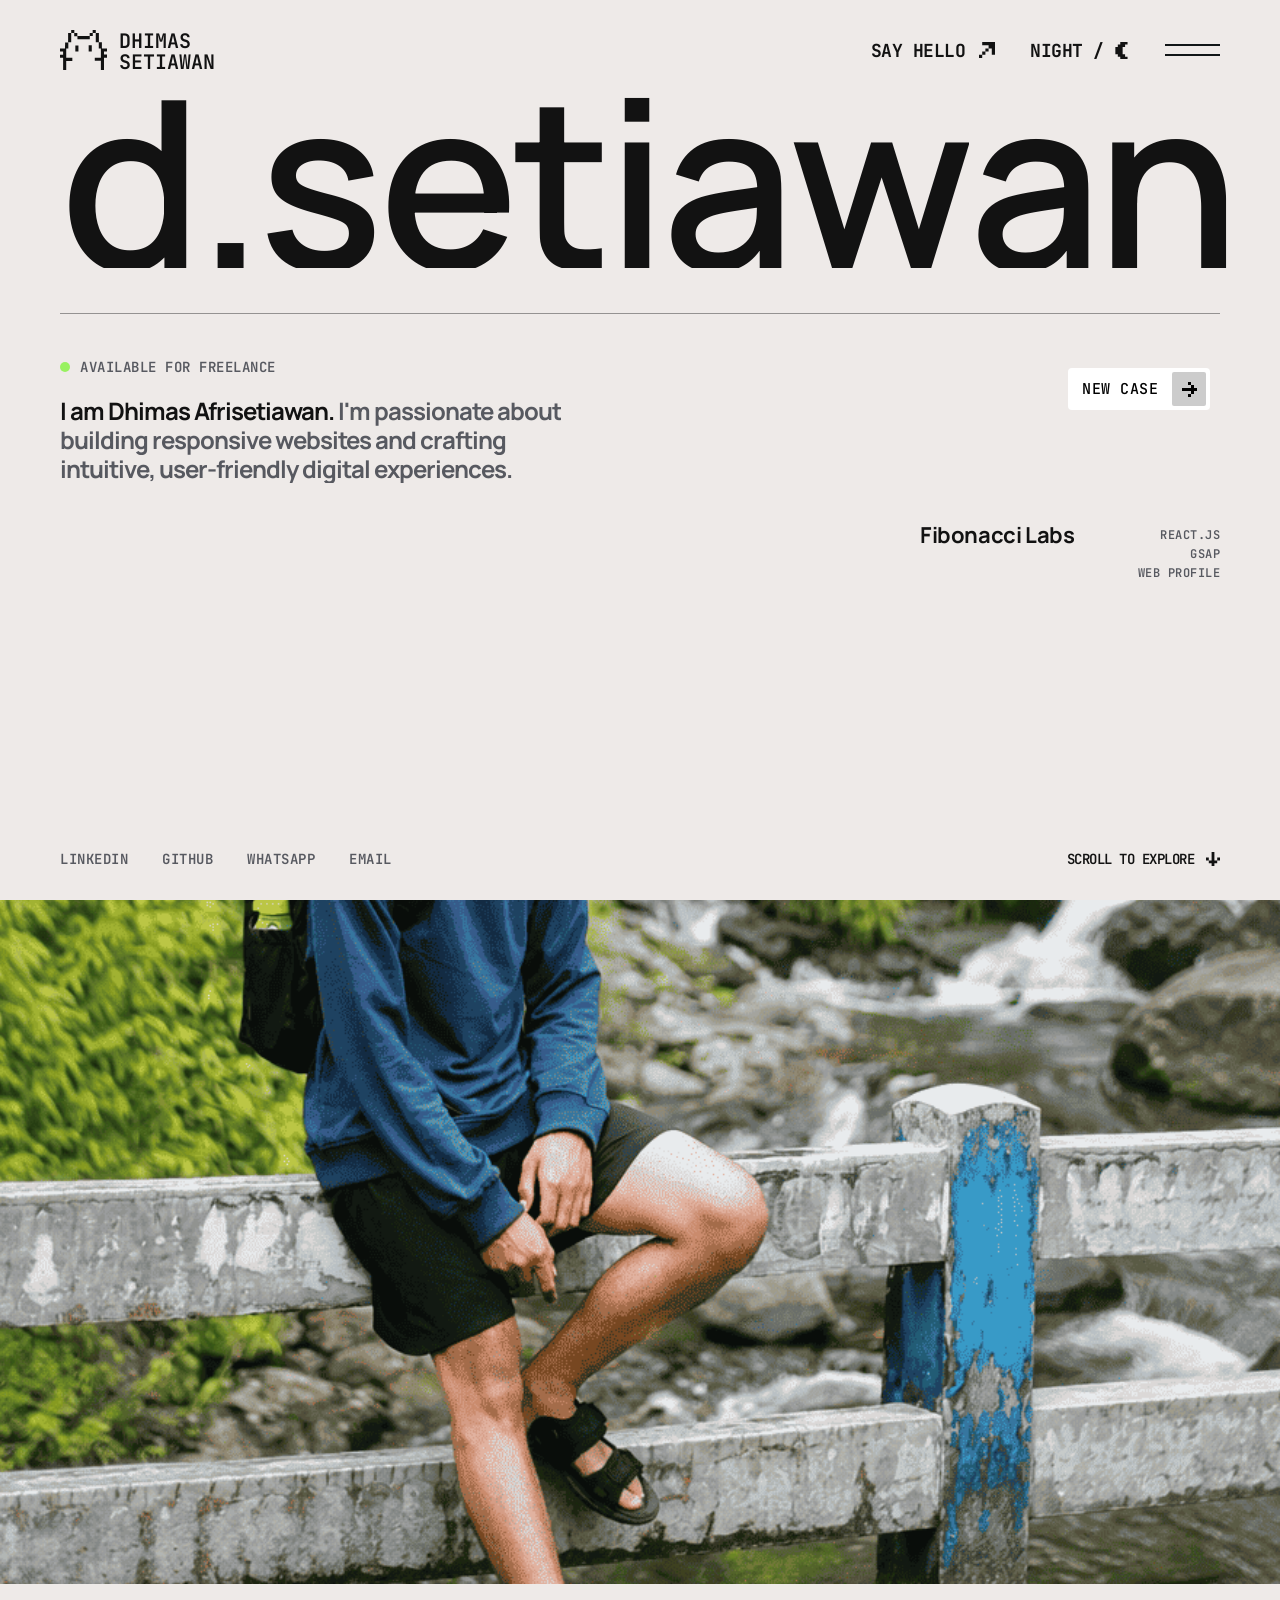
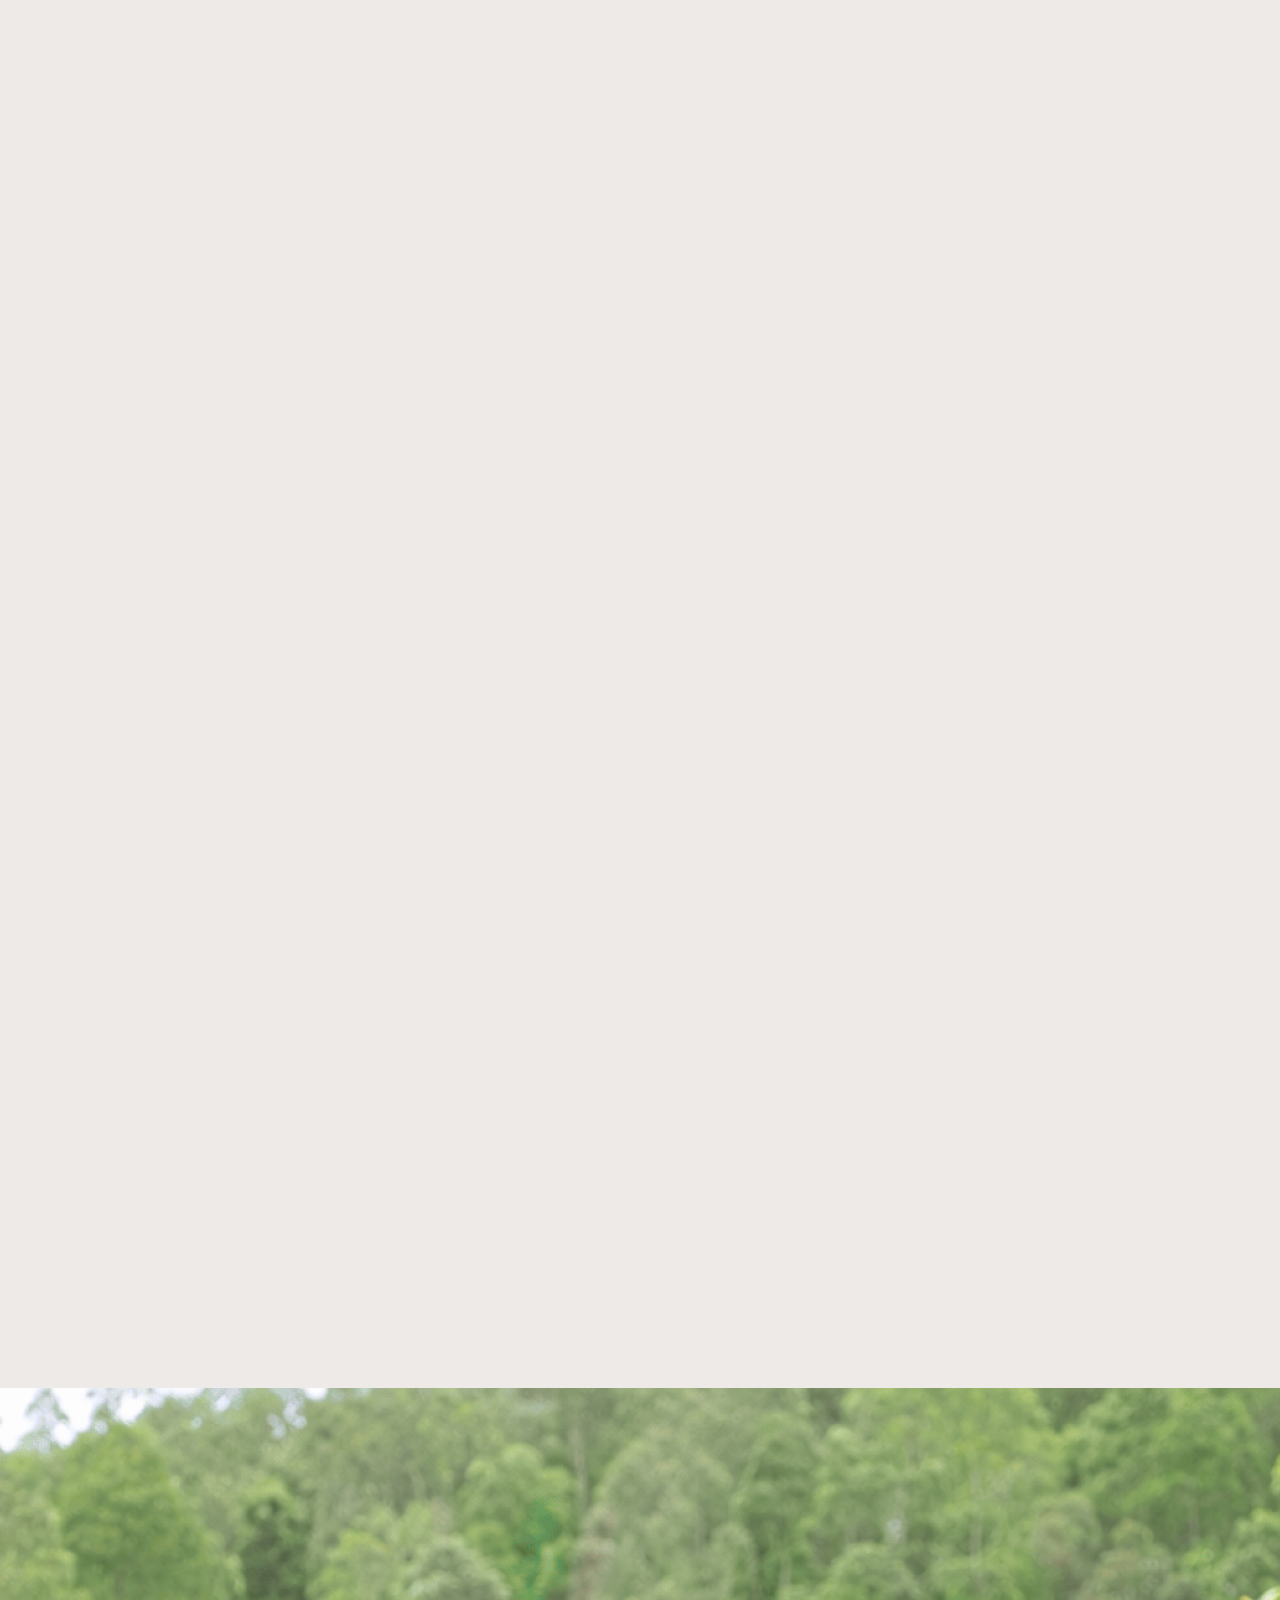
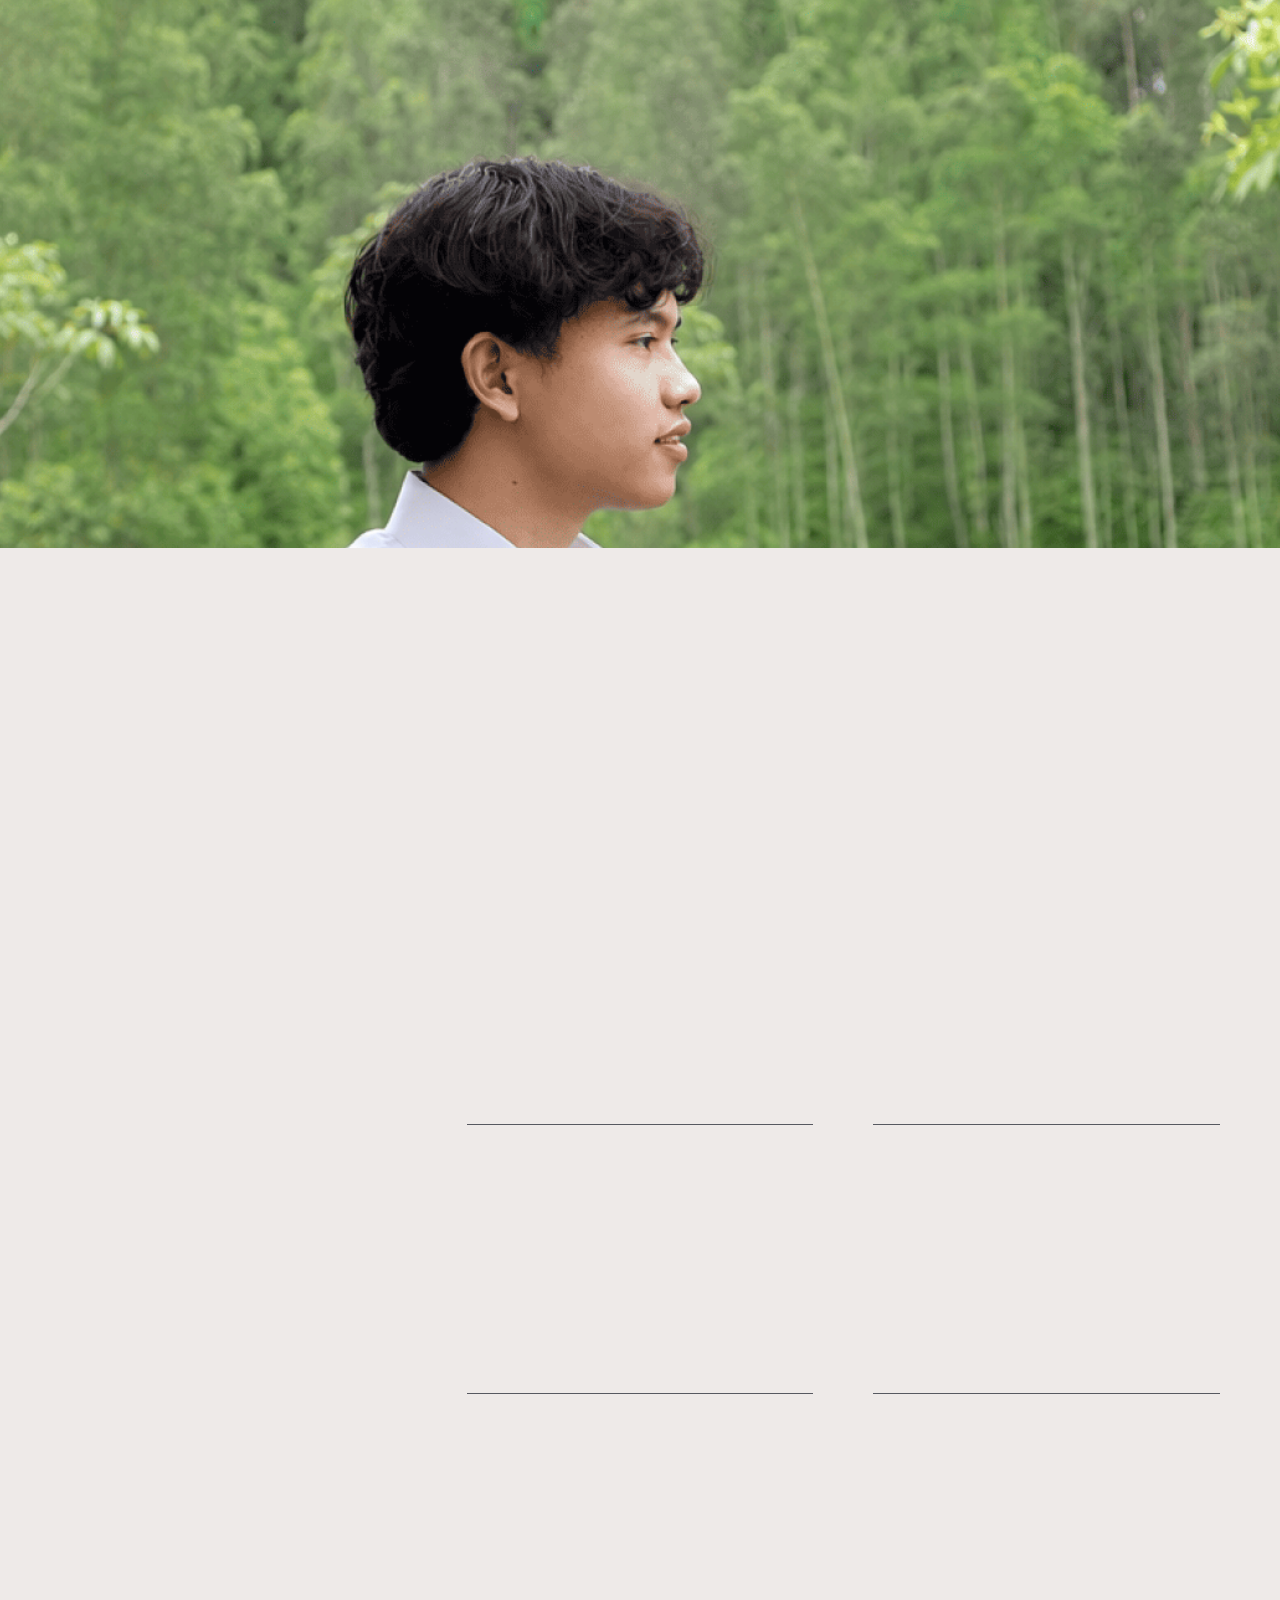
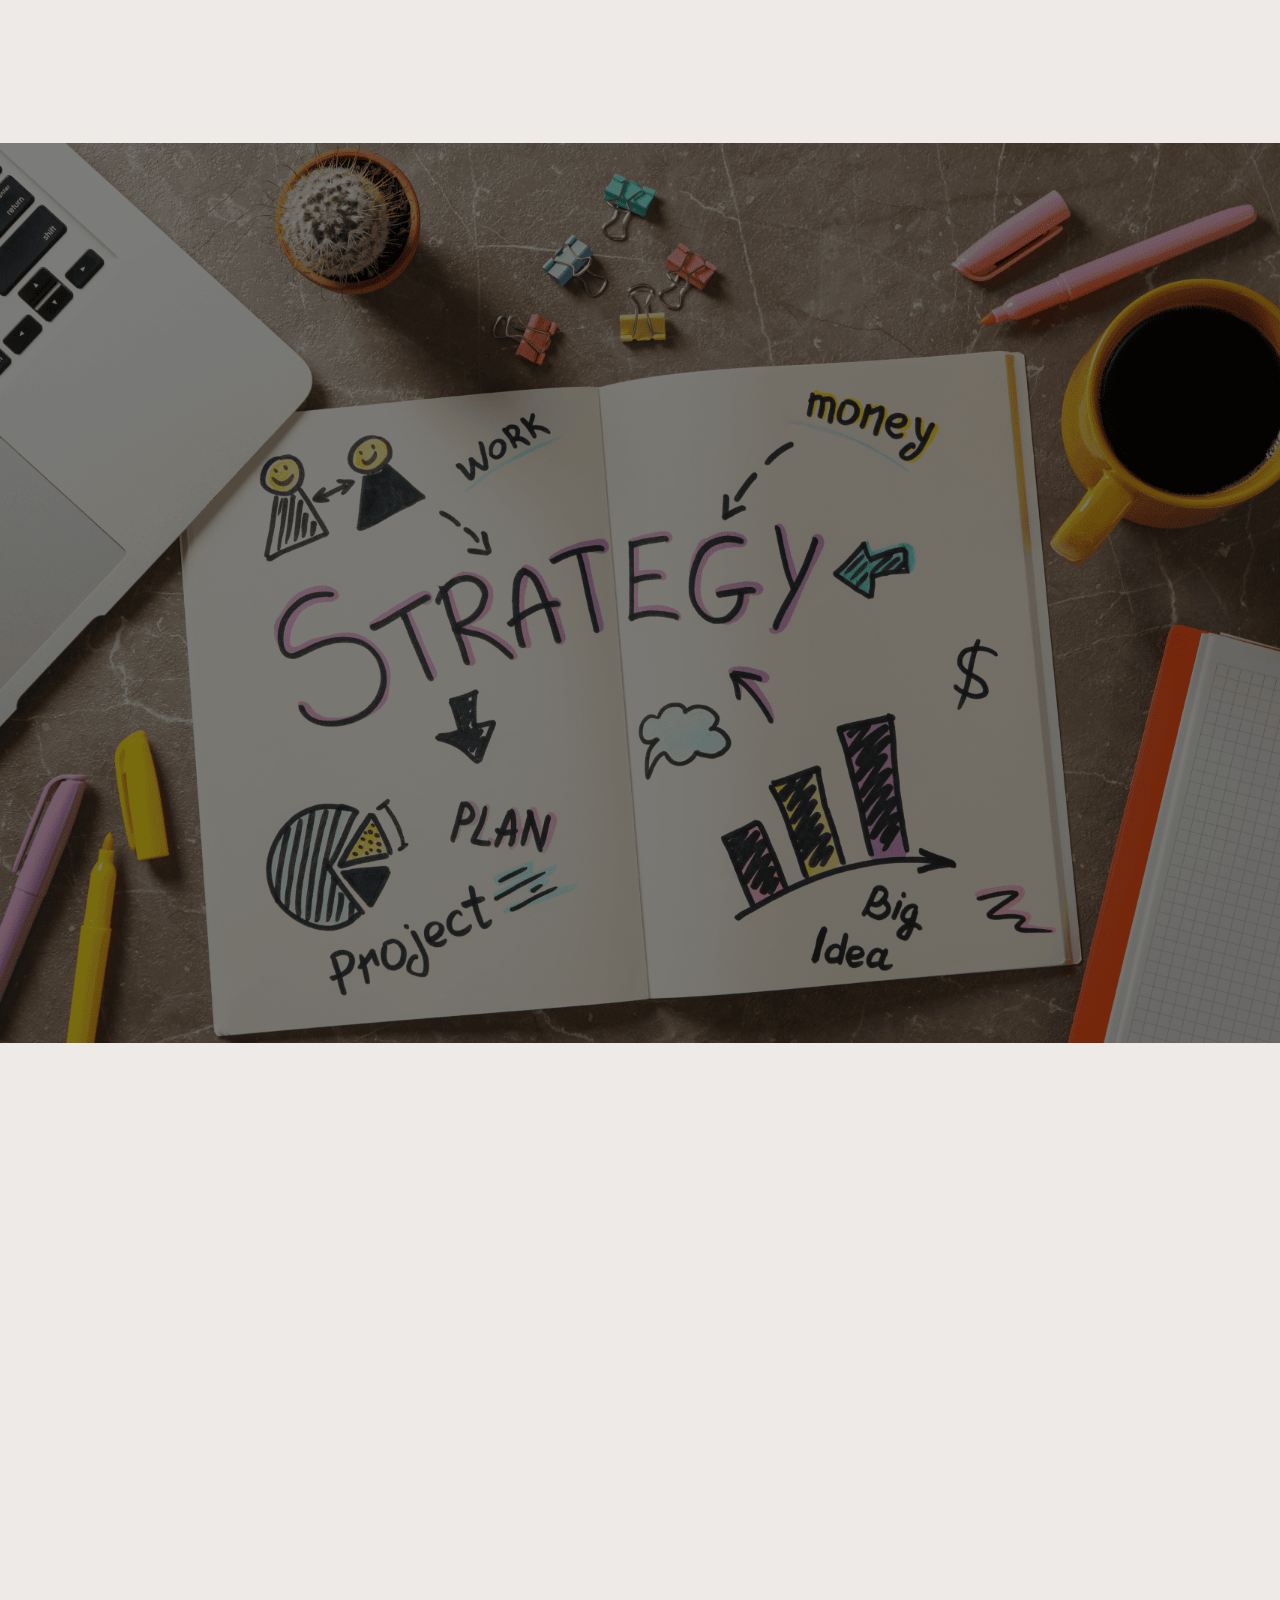
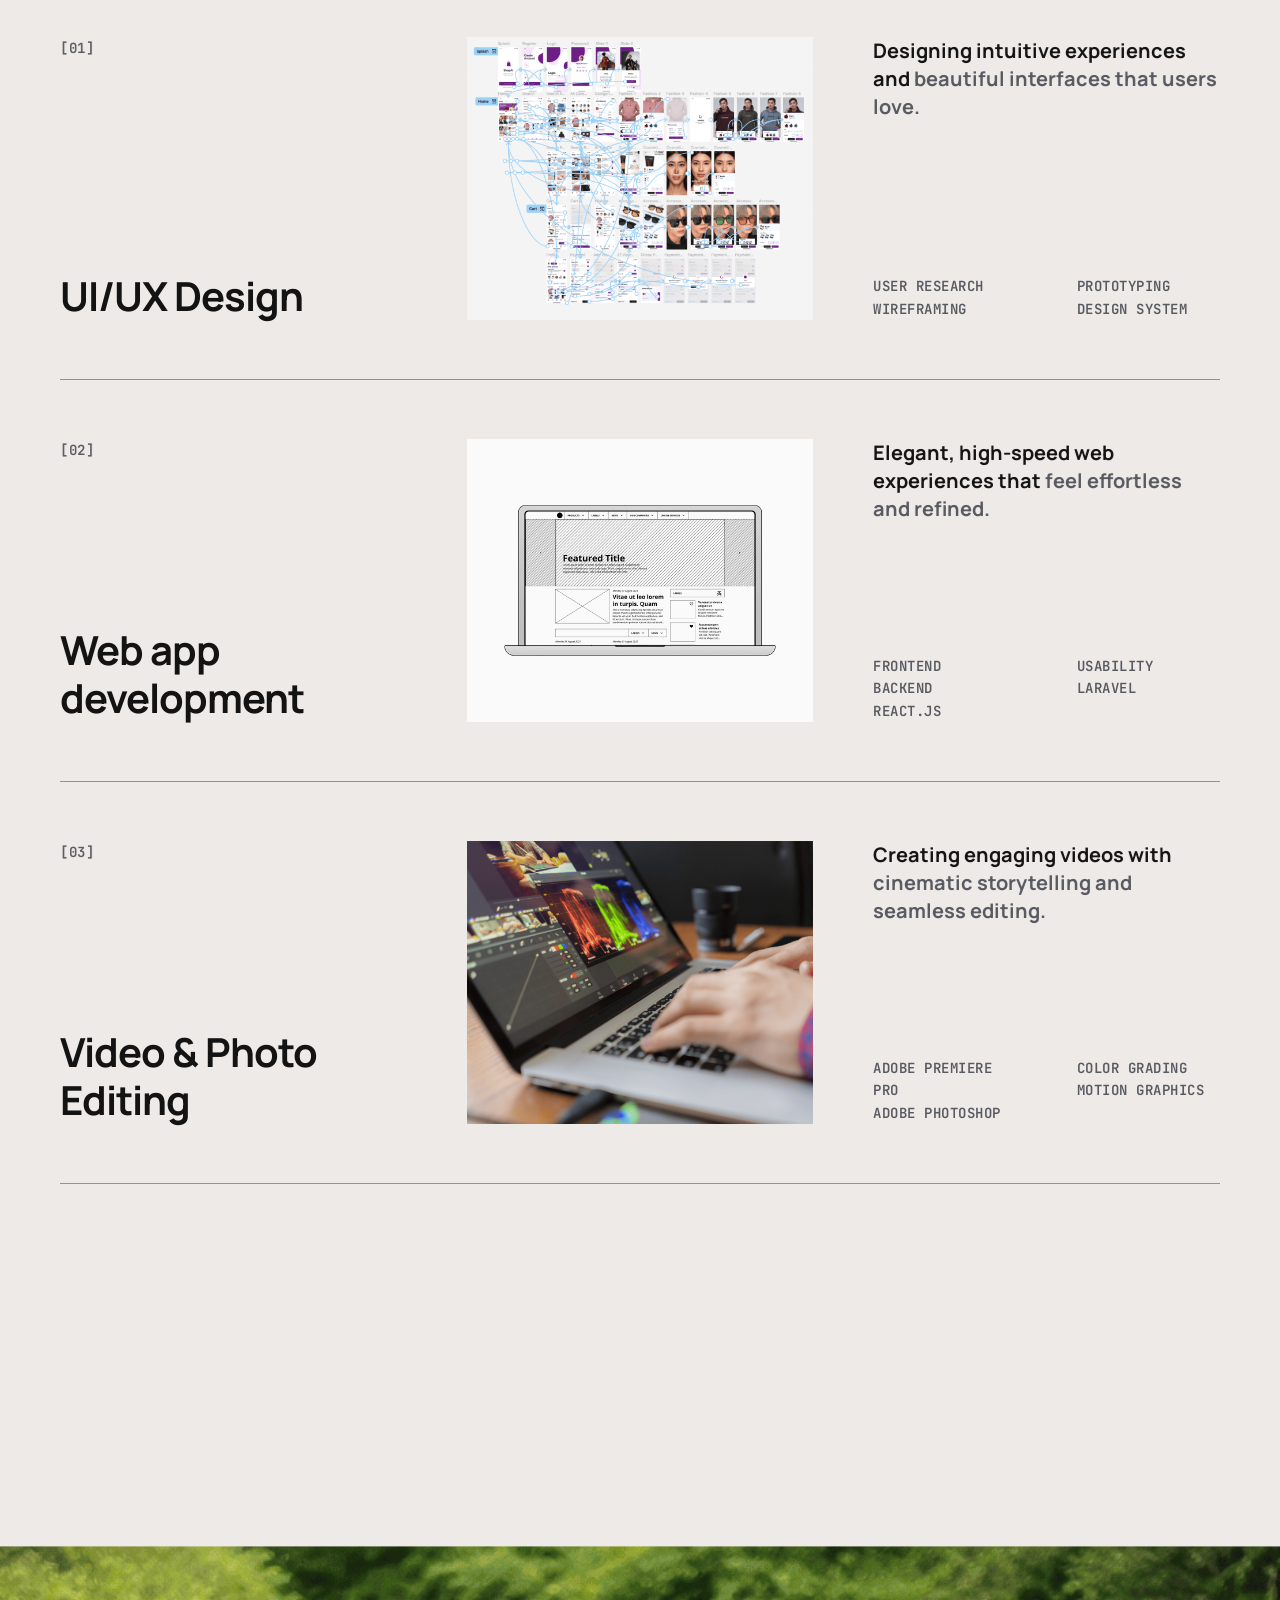
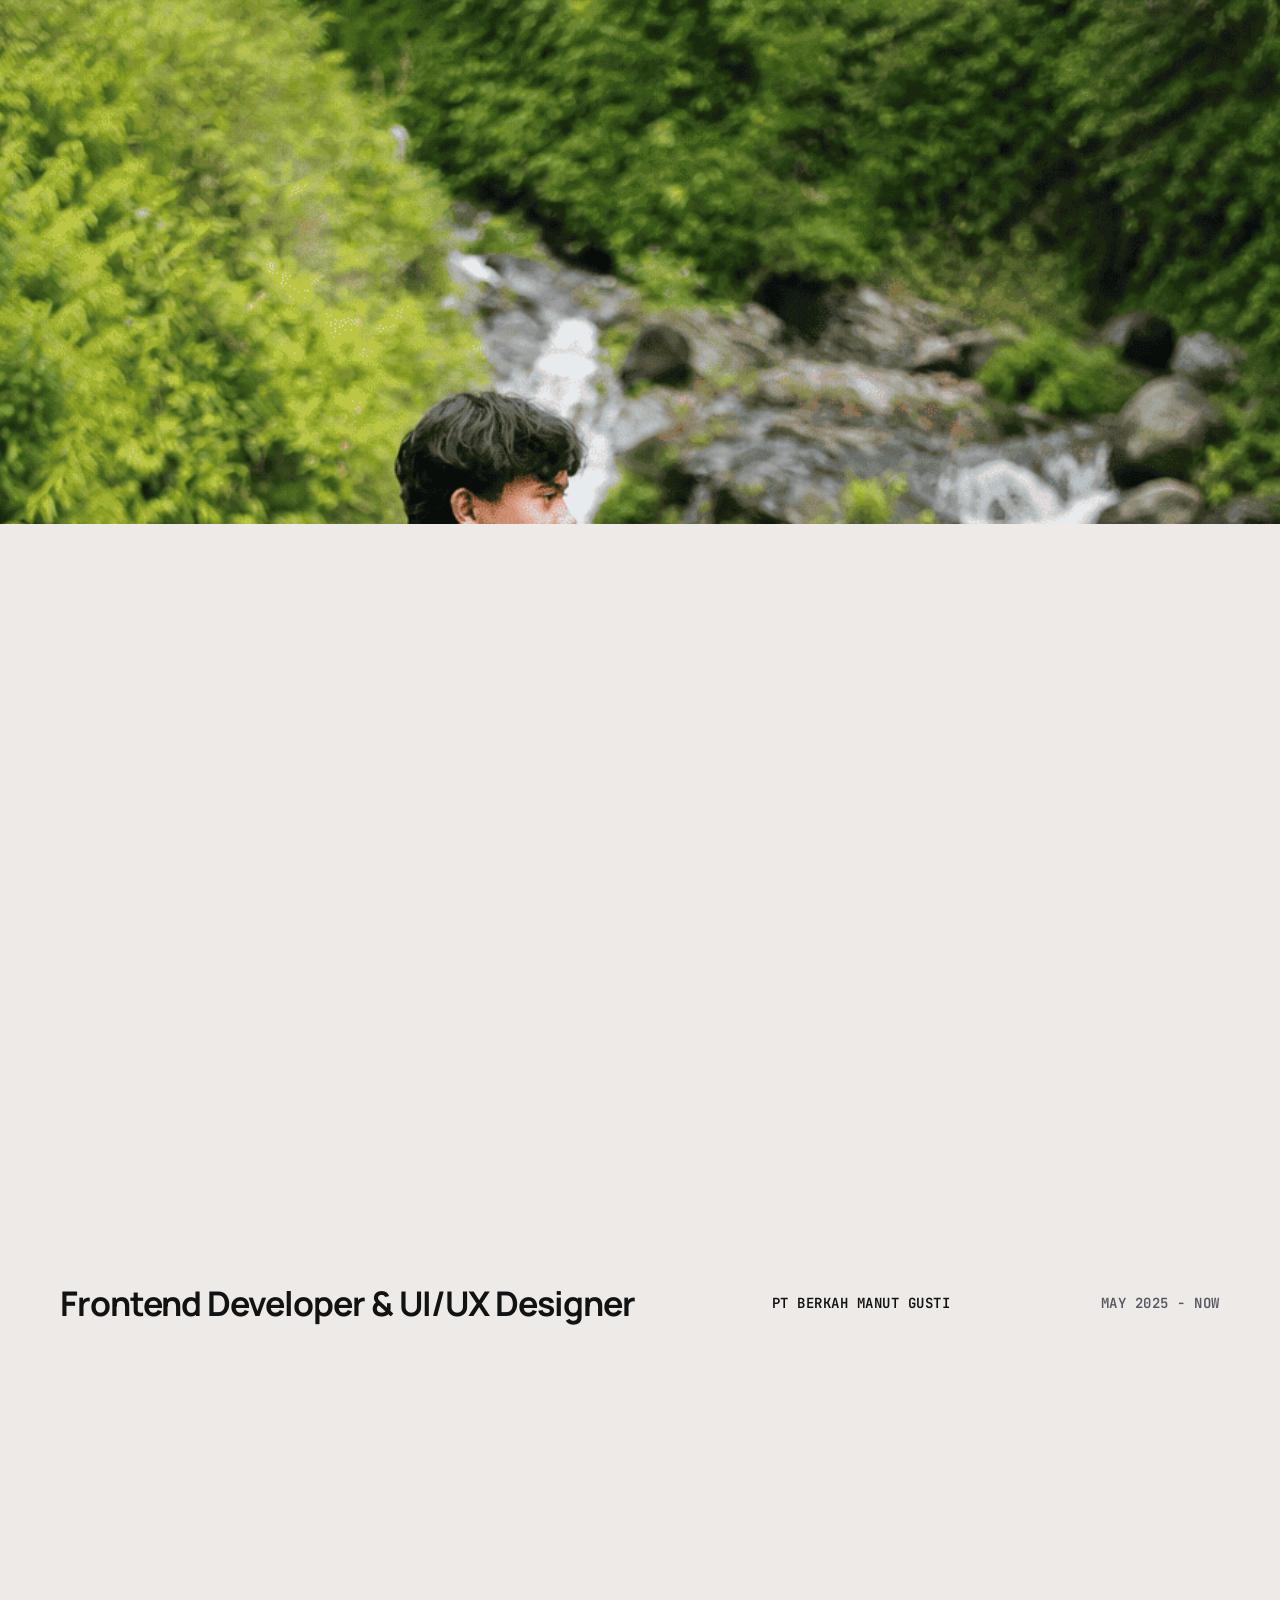
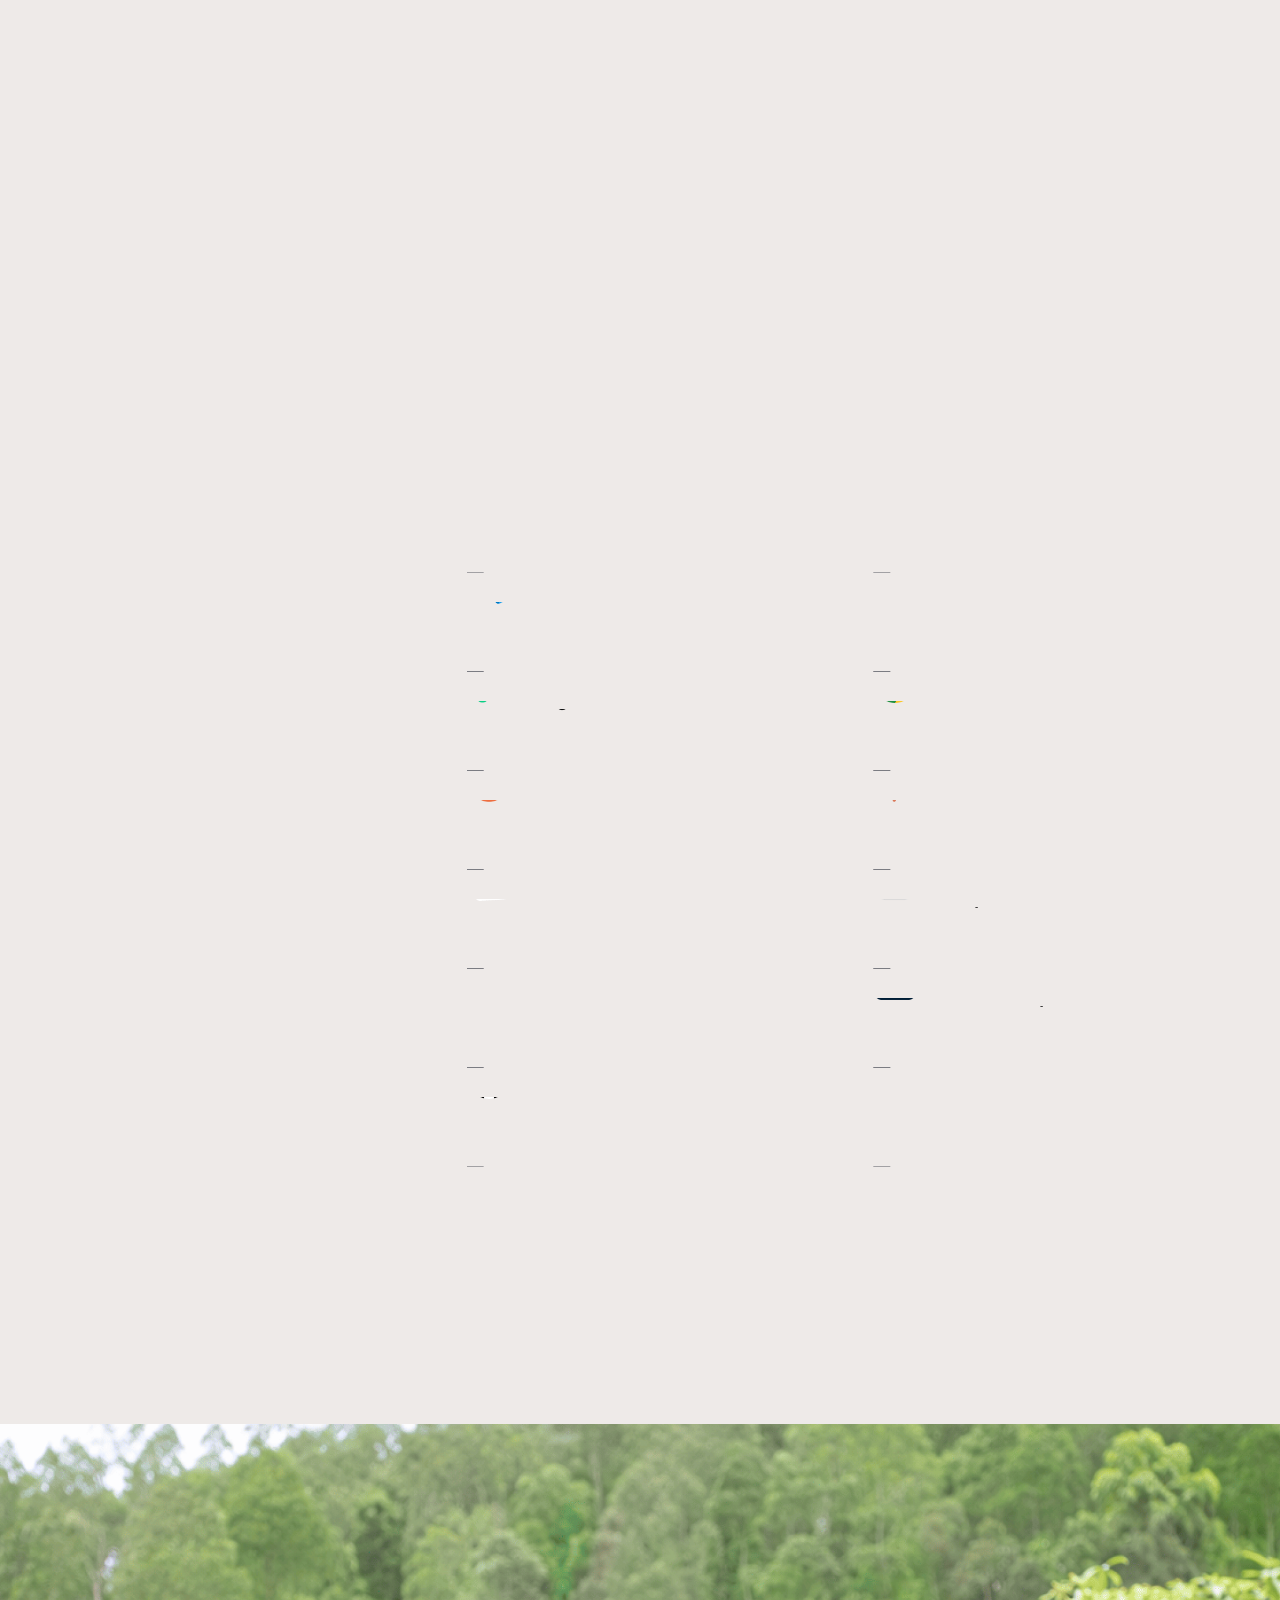
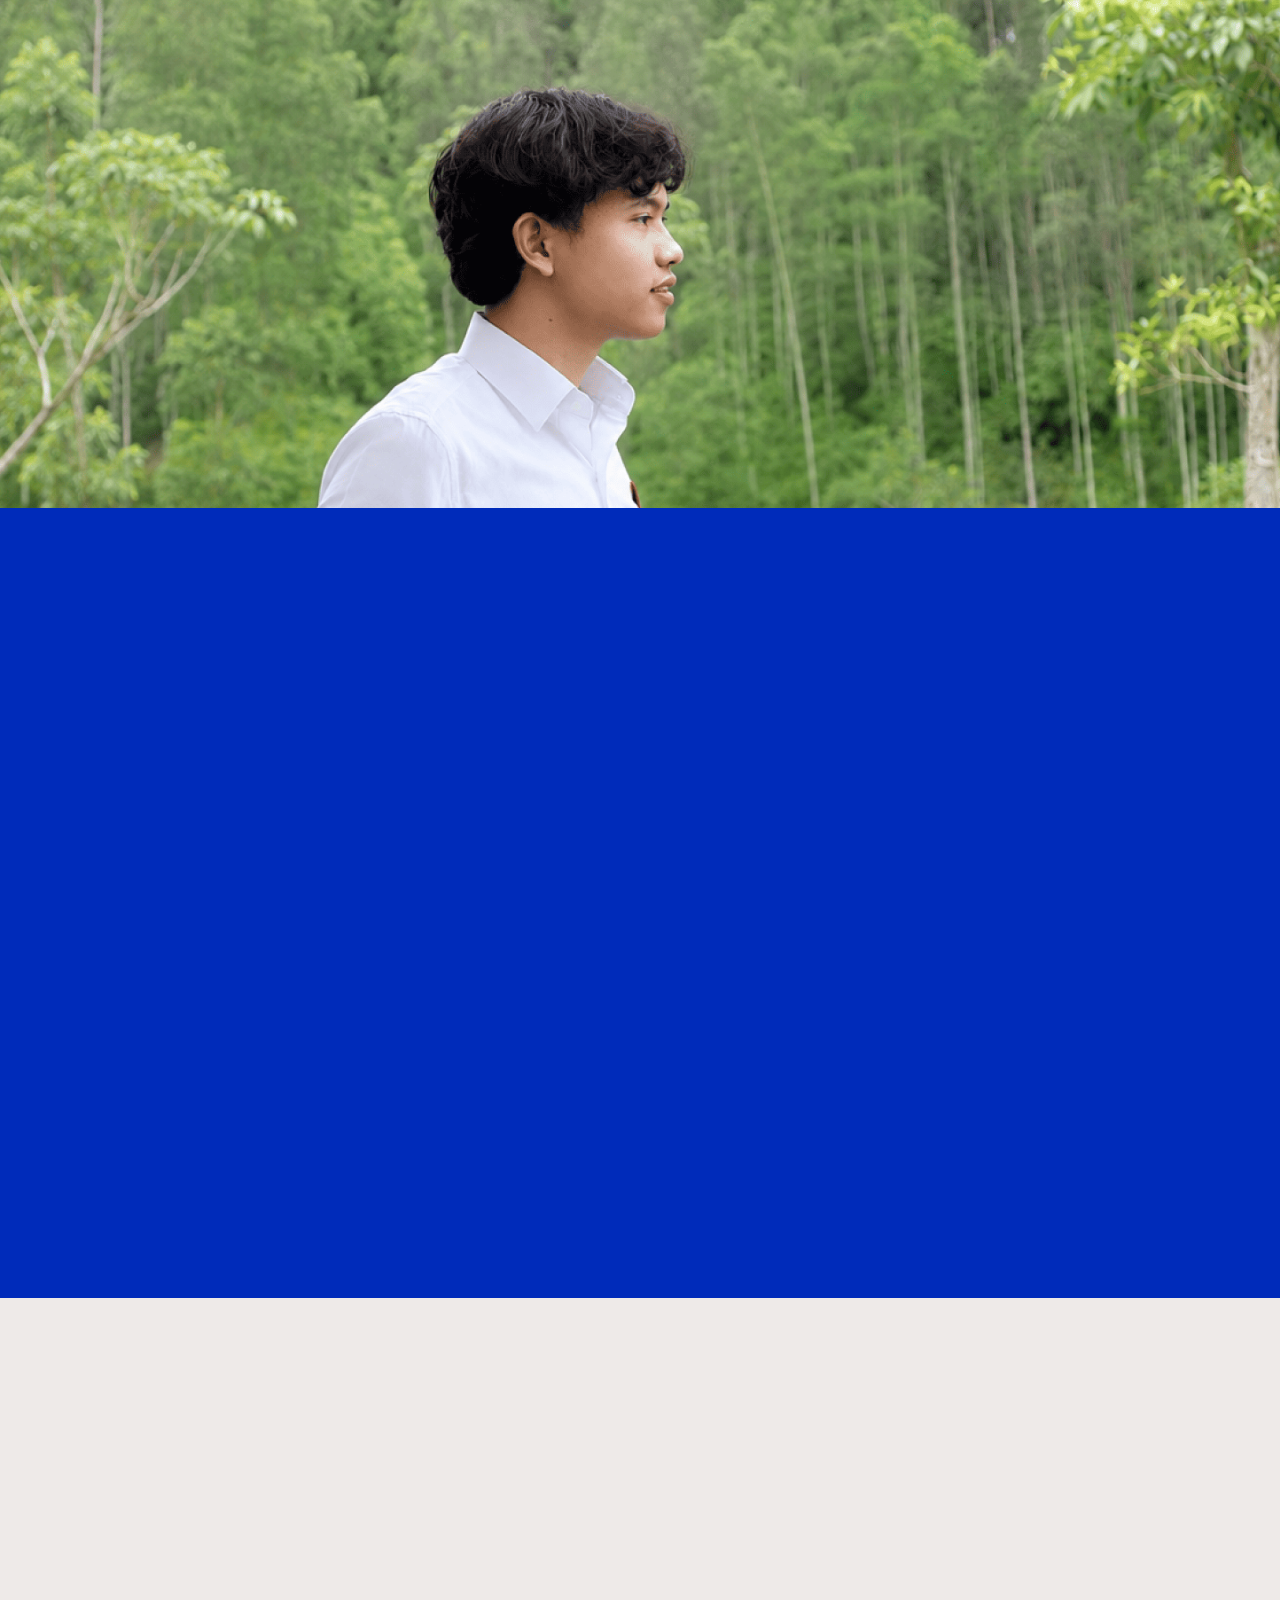
==== commit 4a726b09: "new-prjc" ====
--- a/index.html
+++ b/index.html
@@ -424,97 +424,6 @@
                 <div class="container-fluid p-0">
                   <div class="row g-0 mxd-projects-grid__gallery">
                     <div class="col-12 col-md-6 col-xl-4 mxd-project-item animate-card-2 mxd-project-item-s mxd-project-item-sticky">
-                      <a class="mxd-project-item__media mxd-img-anim active-cursor-permanent" data-cursor-text="View Work" href="https://fibonaccilabs.id/" target="_blank">
-                        <img class="mxd-img-anim__absolute centered-y" src="img/projects/fib/fib1.png" alt="Project Preview Image">
-                        <img class="mxd-img-anim__absolute centered-y" src="img/projects/fib/fib2.png" alt="Project Preview Image">
-                        <img class="mxd-img-anim__absolute centered-y" src="img/projects/fib/fib3.png" alt="Project Preview Image">
-                        <img class="mxd-img-anim__main" src="img/projects/fib/fib1.png" alt="Project Preview Image">
-                        <div class="mxd-cover mxd-cover-06"></div>
-                        <div class="mxd-project-item__logowrap">
-                          <img src="img/client-logo/fib.png" alt="Client's Logo">
-                        </div>
-                      </a>
-                      <div class="mxd-project-item__caption">
-                        <div class="mxd-project-item__name">
-                          <a class="project-name-s" href="https://fibonaccilabs.id/" target="_blank">Fibonacci Labs</a>
-                        </div>
-                        <div class="mxd-project-item__tags">
-                          <span class="tag tag-s tag-medium mxd-scramble">React.js</span>
-                          <span class="tag tag-s tag-medium mxd-scramble">GSAP</span>
-                          <span class="tag tag-s tag-medium mxd-scramble">Web Profile</span>
-                        </div>
-                      </div>
-                    </div>
-                    <div class="col-12 col-md-6 col-xl-4 mxd-project-item animate-card-2 mxd-project-item-s mxd-project-item-sticky">
-                      <a class="mxd-project-item__media mxd-img-anim active-cursor-permanent" data-cursor-text="View Work" href="https://flagshiiip.io/" target="_blank">
-                        <img class="mxd-img-anim__absolute centered-y" src="img/projects/ftn-token/1.png" alt="Project Preview Image">
-                        <img class="mxd-img-anim__absolute centered-y" src="img/projects/ftn-token/2.png" alt="Project Preview Image">
-                        <img class="mxd-img-anim__absolute centered-y" src="img/projects/ftn-token/3.png" alt="Project Preview Image">
-                        <img class="mxd-img-anim__main" src="img/projects/ftn-token/1.png" alt="Project Preview Image">
-                        <div class="mxd-cover mxd-cover-06"></div>
-                        <div class="mxd-project-item__logowrap">
-                          <img src="img/client-logo/ftn.png" alt="Client's Logo">
-                        </div>
-                      </a>
-                      <div class="mxd-project-item__caption">
-                        <div class="mxd-project-item__name">
-                          <a class="project-name-s" href="https://flagshiiip.io/" target="_blank">Token Profile</a>
-                        </div>
-                        <div class="mxd-project-item__tags">
-                          <span class="tag tag-s tag-medium mxd-scramble">React.js</span>
-                          <span class="tag tag-s tag-medium mxd-scramble">Blockchain</span>
-                          <span class="tag tag-s tag-medium mxd-scramble">Tokenomics</span>
-                        </div>
-                      </div>
-                    </div>
-                    <div class="col-12 col-md-6 col-xl-4 mxd-project-item animate-card-2 mxd-project-item-s mxd-project-item-sticky">
-                      <a class="mxd-project-item__media mxd-img-anim active-cursor-permanent" data-cursor-text="View Work" href="https://flagshiiip.com/" target="_blank">
-                        <img class="mxd-img-anim__absolute centered-y" src="img/projects/ftn-com/1.png" alt="Project Preview Image">
-                        <img class="mxd-img-anim__absolute centered-y" src="img/projects/ftn-com/2.png" alt="Project Preview Image">
-                        <img class="mxd-img-anim__absolute centered-y" src="img/projects/ftn-com/3.png" alt="Project Preview Image">
-                        <img class="mxd-img-anim__main" src="img/projects/ftn-com/1.png" alt="Project Preview Image">
-                        <div class="mxd-cover mxd-cover-06"></div>
-                        <div class="mxd-project-item__logowrap">
-                          <img src="img/client-logo/ftn-com.png" alt="Client's Logo">
-                        </div>
-                      </a>
-                      <div class="mxd-project-item__caption">
-                        <div class="mxd-project-item__name">
-                          <a class="project-name-s" href="https://flagshiiip.com/" target="_blank">Flagshiiip Web3 Loyalty</a>
-                        </div>
-                        <div class="mxd-project-item__tags">
-                          <span class="tag tag-s tag-medium mxd-scramble">React.js</span>
-                          <span class="tag tag-s tag-medium mxd-scramble">Web3</span>
-                          <span class="tag tag-s tag-medium mxd-scramble">Web Profile</span>
-                        </div>
-                      </div>
-                    </div>
-                    <div class="col-12 col-xl-1 mxd-project-divider"></div>
-                  </div>
-                  <div class="row g-0 mxd-projects-grid__gallery">
-                    <div class="col-12 col-md-6 col-xl-4 mxd-project-item animate-card-2 mxd-project-item-s mxd-project-item-sticky">
-                      <a class="mxd-project-item__media mxd-img-anim active-cursor-permanent" data-cursor-text="View Work" href="https://play.google.com/store/apps/details?id=com.flagshiiip&pcampaignid=web_share" target="_blank">
-                        <img class="mxd-img-anim__absolute centered-y" src="img/projects/ftn-app/3.png" alt="Project Preview Image">
-                        <img class="mxd-img-anim__absolute centered-y" src="img/projects/ftn-app/2.png" alt="Project Preview Image">
-                        <img class="mxd-img-anim__absolute centered-y" src="img/projects/ftn-app/1.png" alt="Project Preview Image">
-                        <img class="mxd-img-anim__main" src="img/projects/ftn-app/3.png" alt="Project Preview Image">
-                        <div class="mxd-cover mxd-cover-06"></div>
-                        <div class="mxd-project-item__logowrap">
-                          <img src="img/client-logo/ftn.png" alt="Client's Logo">
-                        </div>
-                      </a>
-                      <div class="mxd-project-item__caption">
-                        <div class="mxd-project-item__name">
-                          <a class="project-name-s" href="https://play.google.com/store/apps/details?id=com.flagshiiip&pcampaignid=web_share" target="_blank">FTN APPS</a>
-                        </div>
-                        <div class="mxd-project-item__tags">
-                          <span class="tag tag-s tag-medium mxd-scramble">UI/UX</span>
-                          <span class="tag tag-s tag-medium mxd-scramble">Mobile App</span>
-                          <span class="tag tag-s tag-medium mxd-scramble">Blockchain</span>
-                        </div>
-                      </div>
-                    </div>
-                    <div class="col-12 col-md-6 col-xl-4 mxd-project-item animate-card-2 mxd-project-item-s mxd-project-item-sticky">
                       <a class="mxd-project-item__media mxd-img-anim active-cursor-permanent" data-cursor-text="View Work" href="https://tersimpancerita.id/" target="_blank">
                         <img class="mxd-img-anim__absolute centered-y" src="img/projects/tc/1.png" alt="Project Preview Image">
                         <img class="mxd-img-anim__absolute centered-y" src="img/projects/tc/2.png" alt="Project Preview Image">
@@ -533,9 +442,134 @@
                           <a class="project-name-s" href="https://tersimpancerita.id/" target="_blank">Tersimpan Cerita</a>
                         </div>
                         <div class="mxd-project-item__tags">
-                          <span class="tag tag-s tag-medium mxd-scramble">Laravel</span>
                           <span class="tag tag-s tag-medium mxd-scramble">Custom CMS</span>
                           <span class="tag tag-s tag-medium mxd-scramble">Booking Sistem</span>
+                        </div>
+                      </div>
+                    </div>
+                    <div class="col-12 col-md-6 col-xl-4 mxd-project-item animate-card-2 mxd-project-item-s mxd-project-item-sticky">
+                      <a class="mxd-project-item__media mxd-img-anim active-cursor-permanent" data-cursor-text="View Work" href="https://rierparfume.com/" target="_blank">
+                        <img class="mxd-img-anim__absolute centered-y" src="img/projects/rier/1.png" alt="Project Preview Image">
+                        <img class="mxd-img-anim__absolute centered-y" src="img/projects/rier/2.png" alt="Project Preview Image">
+                        <img class="mxd-img-anim__absolute centered-y" src="img/projects/rier/3.png" alt="Project Preview Image">
+                        <img class="mxd-img-anim__main" src="img/projects/rier/1.png" alt="Project Preview Image">
+                        <div class="mxd-cover mxd-cover-06"></div>
+                        <div class="mxd-project-item__logowrap">
+                          <img src="img/client-logo/rier.png" alt="Client's Logo">
+                        </div>
+                      </a>
+                      <div class="mxd-project-item__caption">
+                        <div class="mxd-project-item__name">
+                          <a class="project-name-s" href="https://rierparfume.com/" target="_blank">Rier Parfume Commerce</a>
+                        </div>
+                        <div class="mxd-project-item__tags">
+                          <span class="tag tag-s tag-medium mxd-scramble">WebCommerce</span>
+                          <span class="tag tag-s tag-medium mxd-scramble">CMS</span>
+                        </div>
+                      </div>
+                    </div>
+                    <div class="col-12 col-md-6 col-xl-4 mxd-project-item animate-card-2 mxd-project-item-s mxd-project-item-sticky">
+                      <a class="mxd-project-item__media mxd-img-anim active-cursor-permanent" data-cursor-text="View Work" href="https://mejavinumberone.com/" target="_blank">
+                        <img class="mxd-img-anim__absolute centered-y" src="img/projects/mejavi/1.png" alt="Project Preview Image">
+                        <img class="mxd-img-anim__absolute centered-y" src="img/projects/mejavi/2.png" alt="Project Preview Image">
+                        <img class="mxd-img-anim__absolute centered-y" src="img/projects/mejavi/3.png" alt="Project Preview Image">
+                        <img class="mxd-img-anim__main" src="img/projects/mejavi/1.png" alt="Project Preview Image">
+                        <div class="mxd-cover mxd-cover-06"></div>
+                        <div class="mxd-project-item__logowrap">
+                          <img src="img/client-logo/mejavi.png" alt="Client's Logo">
+                        </div>
+                      </a>
+                      <div class="mxd-project-item__caption">
+                        <div class="mxd-project-item__name">
+                          <a class="project-name-s" href="https://mejavinumberone.com/" target="_blank">Mejavi Skin+</a>
+                        </div>
+                        <div class="mxd-project-item__tags">
+                          <span class="tag tag-s tag-medium mxd-scramble">Custom CMS</span>
+                          <span class="tag tag-s tag-medium mxd-scramble">Web Profile</span>
+                        </div>
+                      </div>
+                    </div>
+                    <div class="col-12 col-md-6 col-xl-4 mxd-project-item animate-card-2 mxd-project-item-s mxd-project-item-sticky">
+                      <a class="mxd-project-item__media mxd-img-anim active-cursor-permanent" data-cursor-text="View Work" href="https://flagshiiip.io/" target="_blank">
+                        <img class="mxd-img-anim__absolute centered-y" src="img/projects/ftn-token/1.png" alt="Project Preview Image">
+                        <img class="mxd-img-anim__absolute centered-y" src="img/projects/ftn-token/2.png" alt="Project Preview Image">
+                        <img class="mxd-img-anim__absolute centered-y" src="img/projects/ftn-token/3.png" alt="Project Preview Image">
+                        <img class="mxd-img-anim__main" src="img/projects/ftn-token/1.png" alt="Project Preview Image">
+                        <div class="mxd-cover mxd-cover-06"></div>
+                        <div class="mxd-project-item__logowrap">
+                          <img src="img/client-logo/ftn.png" alt="Client's Logo">
+                        </div>
+                      </a>
+                      <div class="mxd-project-item__caption">
+                        <div class="mxd-project-item__name">
+                          <a class="project-name-s" href="https://flagshiiip.io/" target="_blank">Token Profile</a>
+                        </div>
+                        <div class="mxd-project-item__tags">
+                          <span class="tag tag-s tag-medium mxd-scramble">Blockchain</span>
+                          <span class="tag tag-s tag-medium mxd-scramble">Tokenomics</span>
+                        </div>
+                      </div>
+                    </div>
+                    <div class="col-12 col-md-6 col-xl-4 mxd-project-item animate-card-2 mxd-project-item-s mxd-project-item-sticky">
+                      <a class="mxd-project-item__media mxd-img-anim active-cursor-permanent" data-cursor-text="View Work" href="https://flagshiiip.com/" target="_blank">
+                        <img class="mxd-img-anim__absolute centered-y" src="img/projects/ftn-com/1.png" alt="Project Preview Image">
+                        <img class="mxd-img-anim__absolute centered-y" src="img/projects/ftn-com/2.png" alt="Project Preview Image">
+                        <img class="mxd-img-anim__absolute centered-y" src="img/projects/ftn-com/3.png" alt="Project Preview Image">
+                        <img class="mxd-img-anim__main" src="img/projects/ftn-com/1.png" alt="Project Preview Image">
+                        <div class="mxd-cover mxd-cover-06"></div>
+                        <div class="mxd-project-item__logowrap">
+                          <img src="img/client-logo/ftn-com.png" alt="Client's Logo">
+                        </div>
+                      </a>
+                      <div class="mxd-project-item__caption">
+                        <div class="mxd-project-item__name">
+                          <a class="project-name-s" href="https://flagshiiip.com/" target="_blank">Flagshiiip Web3 Loyalty</a>
+                        </div>
+                        <div class="mxd-project-item__tags">
+                          <span class="tag tag-s tag-medium mxd-scramble">Web3</span>
+                          <span class="tag tag-s tag-medium mxd-scramble">Web Profile</span>
+                        </div>
+                      </div>
+                    </div>
+                    <div class="col-12 col-md-6 col-xl-4 mxd-project-item animate-card-2 mxd-project-item-s mxd-project-item-sticky">
+                      <a class="mxd-project-item__media mxd-img-anim active-cursor-permanent" data-cursor-text="View Work" href="https://play.google.com/store/apps/details?id=com.flagshiiip&pcampaignid=web_share" target="_blank">
+                        <img class="mxd-img-anim__absolute centered-y" src="img/projects/ftn-app/3.png" alt="Project Preview Image">
+                        <img class="mxd-img-anim__absolute centered-y" src="img/projects/ftn-app/2.png" alt="Project Preview Image">
+                        <img class="mxd-img-anim__absolute centered-y" src="img/projects/ftn-app/1.png" alt="Project Preview Image">
+                        <img class="mxd-img-anim__main" src="img/projects/ftn-app/3.png" alt="Project Preview Image">
+                        <div class="mxd-cover mxd-cover-06"></div>
+                        <div class="mxd-project-item__logowrap">
+                          <img src="img/client-logo/ftn.png" alt="Client's Logo">
+                        </div>
+                      </a>
+                      <div class="mxd-project-item__caption">
+                        <div class="mxd-project-item__name">
+                          <a class="project-name-s" href="https://play.google.com/store/apps/details?id=com.flagshiiip&pcampaignid=web_share" target="_blank">FTN APPS</a>
+                        </div>
+                        <div class="mxd-project-item__tags">
+                          <span class="tag tag-s tag-medium mxd-scramble">UI/UX</span>
+                          <span class="tag tag-s tag-medium mxd-scramble">Mobile App</span>
+                        </div>
+                      </div>
+                    </div>
+                    <div class="col-12 col-md-6 col-xl-4 mxd-project-item animate-card-2 mxd-project-item-s mxd-project-item-sticky">
+                      <a class="mxd-project-item__media mxd-img-anim active-cursor-permanent" data-cursor-text="View Work" href="https://fibonaccilabs.id/" target="_blank">
+                        <img class="mxd-img-anim__absolute centered-y" src="img/projects/fib/fib1.png" alt="Project Preview Image">
+                        <img class="mxd-img-anim__absolute centered-y" src="img/projects/fib/fib2.png" alt="Project Preview Image">
+                        <img class="mxd-img-anim__absolute centered-y" src="img/projects/fib/fib3.png" alt="Project Preview Image">
+                        <img class="mxd-img-anim__main" src="img/projects/fib/fib1.png" alt="Project Preview Image">
+                        <div class="mxd-cover mxd-cover-06"></div>
+                        <div class="mxd-project-item__logowrap">
+                          <img src="img/client-logo/fib.png" alt="Client's Logo">
+                        </div>
+                      </a>
+                      <div class="mxd-project-item__caption">
+                        <div class="mxd-project-item__name">
+                          <a class="project-name-s" href="https://fibonaccilabs.id/" target="_blank">Fibonacci Labs</a>
+                        </div>
+                        <div class="mxd-project-item__tags">
+                          <span class="tag tag-s tag-medium mxd-scramble">GSAP</span>
+                          <span class="tag tag-s tag-medium mxd-scramble">Web Profile</span>
                         </div>
                       </div>
                     </div>
@@ -555,15 +589,12 @@
                           <a class="project-name-s" href="https://topblackgarlic.com/" target="_blank">Top Black Garlic</a>
                         </div>
                         <div class="mxd-project-item__tags">
-                          <span class="tag tag-s tag-medium mxd-scramble">Laravel</span>
                           <span class="tag tag-s tag-medium mxd-scramble">Custom CMS</span>
                           <span class="tag tag-s tag-medium mxd-scramble">Healty</span>
                         </div>
                       </div>
                     </div>
-                    </div>
-                    <div class="row g-0 mxd-projects-grid__gallery">
-                      <div class="col-12 col-md-6 col-xl-4 mxd-project-item animate-card-2 mxd-project-item-s mxd-project-item-sticky">
+                    <div class="col-12 col-md-6 col-xl-4 mxd-project-item animate-card-2 mxd-project-item-s mxd-project-item-sticky">
                         <a class="mxd-project-item__media mxd-img-anim active-cursor-permanent" data-cursor-text="View Work" href="https://dashboard.flagshiiip.com/login" target="_blank">
                           <img class="mxd-img-anim__absolute centered-y" src="img/projects/ftn-dashboard/1.png" alt="Project Preview Image">
                           <img class="mxd-img-anim__absolute centered-y" src="img/projects/ftn-dashboard/2.png" alt="Project Preview Image">
@@ -579,31 +610,8 @@
                             <a class="project-name-s" href="https://dashboard.flagshiiip.com/login" target="_blank">Owner Dashboard</a>
                           </div>
                           <div class="mxd-project-item__tags">
-                            <span class="tag tag-s tag-medium mxd-scramble">React.js</span>
                             <span class="tag tag-s tag-medium mxd-scramble">Dashboard</span>
                             <span class="tag tag-s tag-medium mxd-scramble">Blockchain</span>
-                          </div>
-                        </div>
-                      </div>
-                      <div class="col-12 col-md-6 col-xl-4 mxd-project-item animate-card-2 mxd-project-item-s mxd-project-item-sticky">
-                        <a class="mxd-project-item__media mxd-img-anim active-cursor-permanent" data-cursor-text="View Work" href="https://rierparfume.com/" target="_blank">
-                          <img class="mxd-img-anim__absolute centered-y" src="img/projects/rier/1.png" alt="Project Preview Image">
-                          <img class="mxd-img-anim__absolute centered-y" src="img/projects/rier/2.png" alt="Project Preview Image">
-                          <img class="mxd-img-anim__absolute centered-y" src="img/projects/rier/3.png" alt="Project Preview Image">
-                          <img class="mxd-img-anim__main" src="img/projects/rier/1.png" alt="Project Preview Image">
-                          <div class="mxd-cover mxd-cover-06"></div>
-                          <div class="mxd-project-item__logowrap">
-                            <img src="img/client-logo/rier.png" alt="Client's Logo">
-                          </div>
-                        </a>
-                        <div class="mxd-project-item__caption">
-                          <div class="mxd-project-item__name">
-                            <a class="project-name-s" href="https://rierparfume.com/" target="_blank">Rier Parfume Commerce</a>
-                          </div>
-                          <div class="mxd-project-item__tags">
-                            <span class="tag tag-s tag-medium mxd-scramble">WordPress</span>
-                            <span class="tag tag-s tag-medium mxd-scramble">WebCommerce</span>
-                            <span class="tag tag-s tag-medium mxd-scramble">CMS</span>
                           </div>
                         </div>
                       </div>
@@ -623,15 +631,11 @@
                             <a class="project-name-s" href="https://almakwaumroh.com/" target="_blank">Al Makwa Umroh</a>
                           </div>
                           <div class="mxd-project-item__tags">
-                            <span class="tag tag-s tag-medium mxd-scramble">WordPress</span>
                             <span class="tag tag-s tag-medium mxd-scramble">CMS</span>
                             <span class="tag tag-s tag-medium mxd-scramble">Travel</span>
                           </div>
                         </div>
                       </div>
-                    </div>
-                    <div class="row g-0 mxd-projects-grid__gallery">
-
                       <div class="col-12 col-md-6 col-xl-4 mxd-project-item animate-card-2 mxd-project-item-s mxd-project-item-sticky">
                         <a class="mxd-project-item__media mxd-img-anim active-cursor-permanent" data-cursor-text="View Work" href="https://ynplegal.com/" target="_blank">
                           <img class="mxd-img-anim__absolute centered-y" src="img/projects/ynp/1.png" alt="Project Preview Image">
@@ -648,7 +652,6 @@
                             <a class="project-name-s" href="https://ynplegal.com/" target="_blank">YNPLegal</a>
                           </div>
                           <div class="mxd-project-item__tags">
-                            <span class="tag tag-s tag-medium mxd-scramble">React.js</span>
                             <span class="tag tag-s tag-medium mxd-scramble">Company Profile</span>
                             <span class="tag tag-s tag-medium mxd-scramble">Legal</span>
                           </div>
@@ -670,7 +673,6 @@
                             <a class="project-name-s" href="https://squbicinterior.com/" target="_blank">Squbic Interior</a>
                           </div>
                           <div class="mxd-project-item__tags">
-                            <span class="tag tag-s tag-medium mxd-scramble">WordPress</span>
                             <span class="tag tag-s tag-medium mxd-scramble">CMS</span>
                             <span class="tag tag-s tag-medium mxd-scramble">Interior Design</span>
                           </div>
@@ -692,14 +694,11 @@
                             <a class="project-name-s" href="https://interiorfurniturejogja.com/" target="_blank">Interior Furniture Jogja</a>
                           </div>
                           <div class="mxd-project-item__tags">
-                            <span class="tag tag-s tag-medium mxd-scramble">WordPress</span>
                             <span class="tag tag-s tag-medium mxd-scramble">CMS</span>
                             <span class="tag tag-s tag-medium mxd-scramble">Furniture</span>
                           </div>
                         </div>
                       </div>
-                    </div>
-                    <div class="row g-0 mxd-projects-grid__gallery">
                       <div class="col-12 col-md-6 col-xl-4 mxd-project-item animate-card-2 mxd-project-item-s mxd-project-item-sticky">
                         <a class="mxd-project-item__media mxd-img-anim active-cursor-permanent" data-cursor-text="View Work" href="https://hanisantana.com/" target="_blank">
                           <img class="mxd-img-anim__absolute centered-y" src="img/projects/hanisan/1.png" alt="Project Preview Image">
@@ -738,7 +737,6 @@
                             <a class="project-name-s" href="https://pikirkeri.com/" target="_blank">Pikir Keri</a>
                           </div>
                           <div class="mxd-project-item__tags">
-                            <span class="tag tag-s tag-medium mxd-scramble">Laravel</span>
                             <span class="tag tag-s tag-medium mxd-scramble">Custom CMS</span>
                             <span class="tag tag-s tag-medium mxd-scramble">Company Profile</span>
                           </div>
@@ -760,14 +758,13 @@
                             <a class="project-name-s" href="https://niggoatmilk.com/" target="_blank">Nig-Goat Milk</a>
                           </div>
                           <div class="mxd-project-item__tags">
-                            <span class="tag tag-s tag-medium mxd-scramble">Laravel</span>
                             <span class="tag tag-s tag-medium mxd-scramble">Custom CMS</span>
                             <span class="tag tag-s tag-medium mxd-scramble">Company Profile</span>
                           </div>
                         </div>
                       </div>
-                    </div>
                     <div class="col-12 col-xl-1 mxd-project-divider"></div>
+                  </div>
                 </div>
               </div>
             </div>
@@ -825,7 +822,7 @@
                         <div class="mxd-stats-lines__divider divider-top"></div>
                         <div class="mxd-stats-lines__inner mxd-stats-lines__anim">
                           <div class="mxd-stats-lines__number">
-                            <p id="stats-counter-1">15+</p>
+                            <p id="stats-counter-1">16+</p>
                           </div>
                           <div class="mxd-stats-lines__caption">
                             <p>Happy clients who trust my work</p>
@@ -849,7 +846,7 @@
                         <div class="mxd-stats-lines__divider divider-top"></div>
                         <div class="mxd-stats-lines__inner mxd-stats-lines__anim">
                           <div class="mxd-stats-lines__number">
-                            <p id="stats-counter-3">5+</p>
+                            <p id="stats-counter-3">4+</p>
                           </div>
                           <div class="mxd-stats-lines__caption">
                             <p>Years of professional experience</p>
